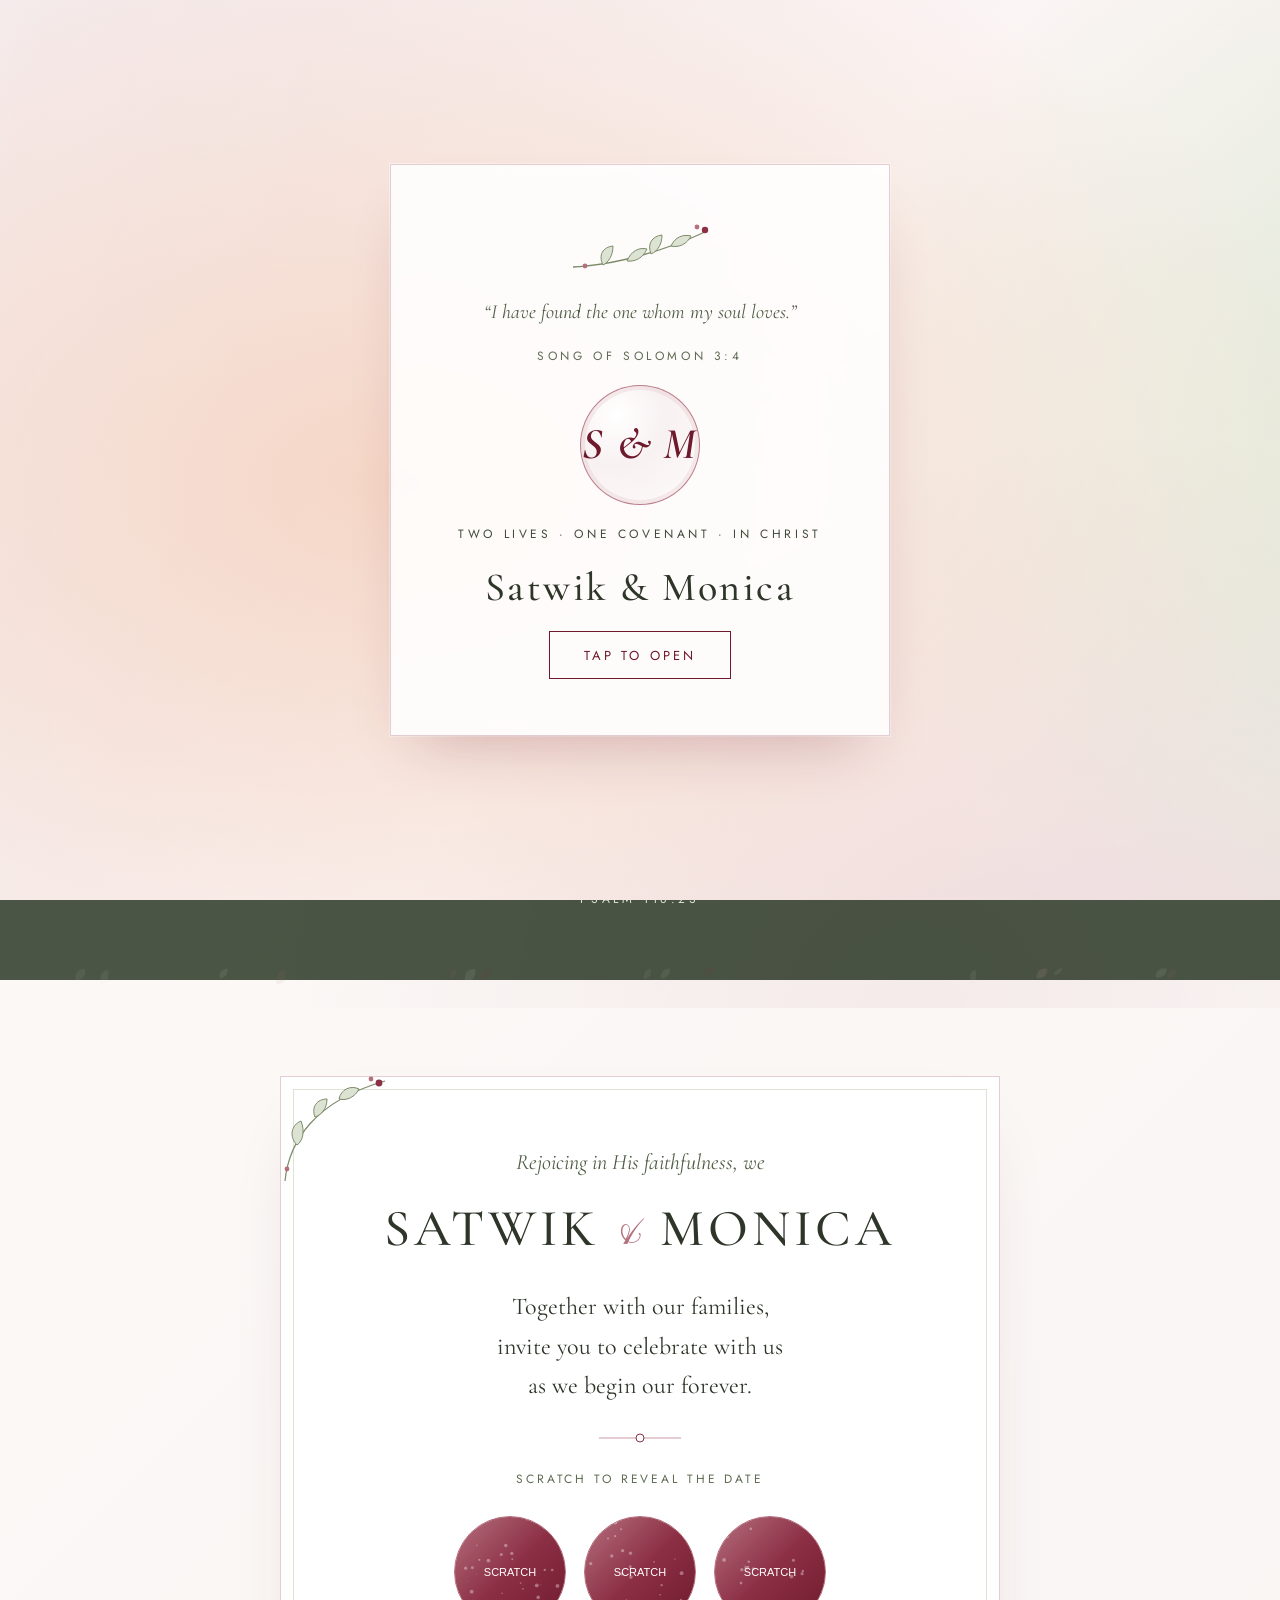
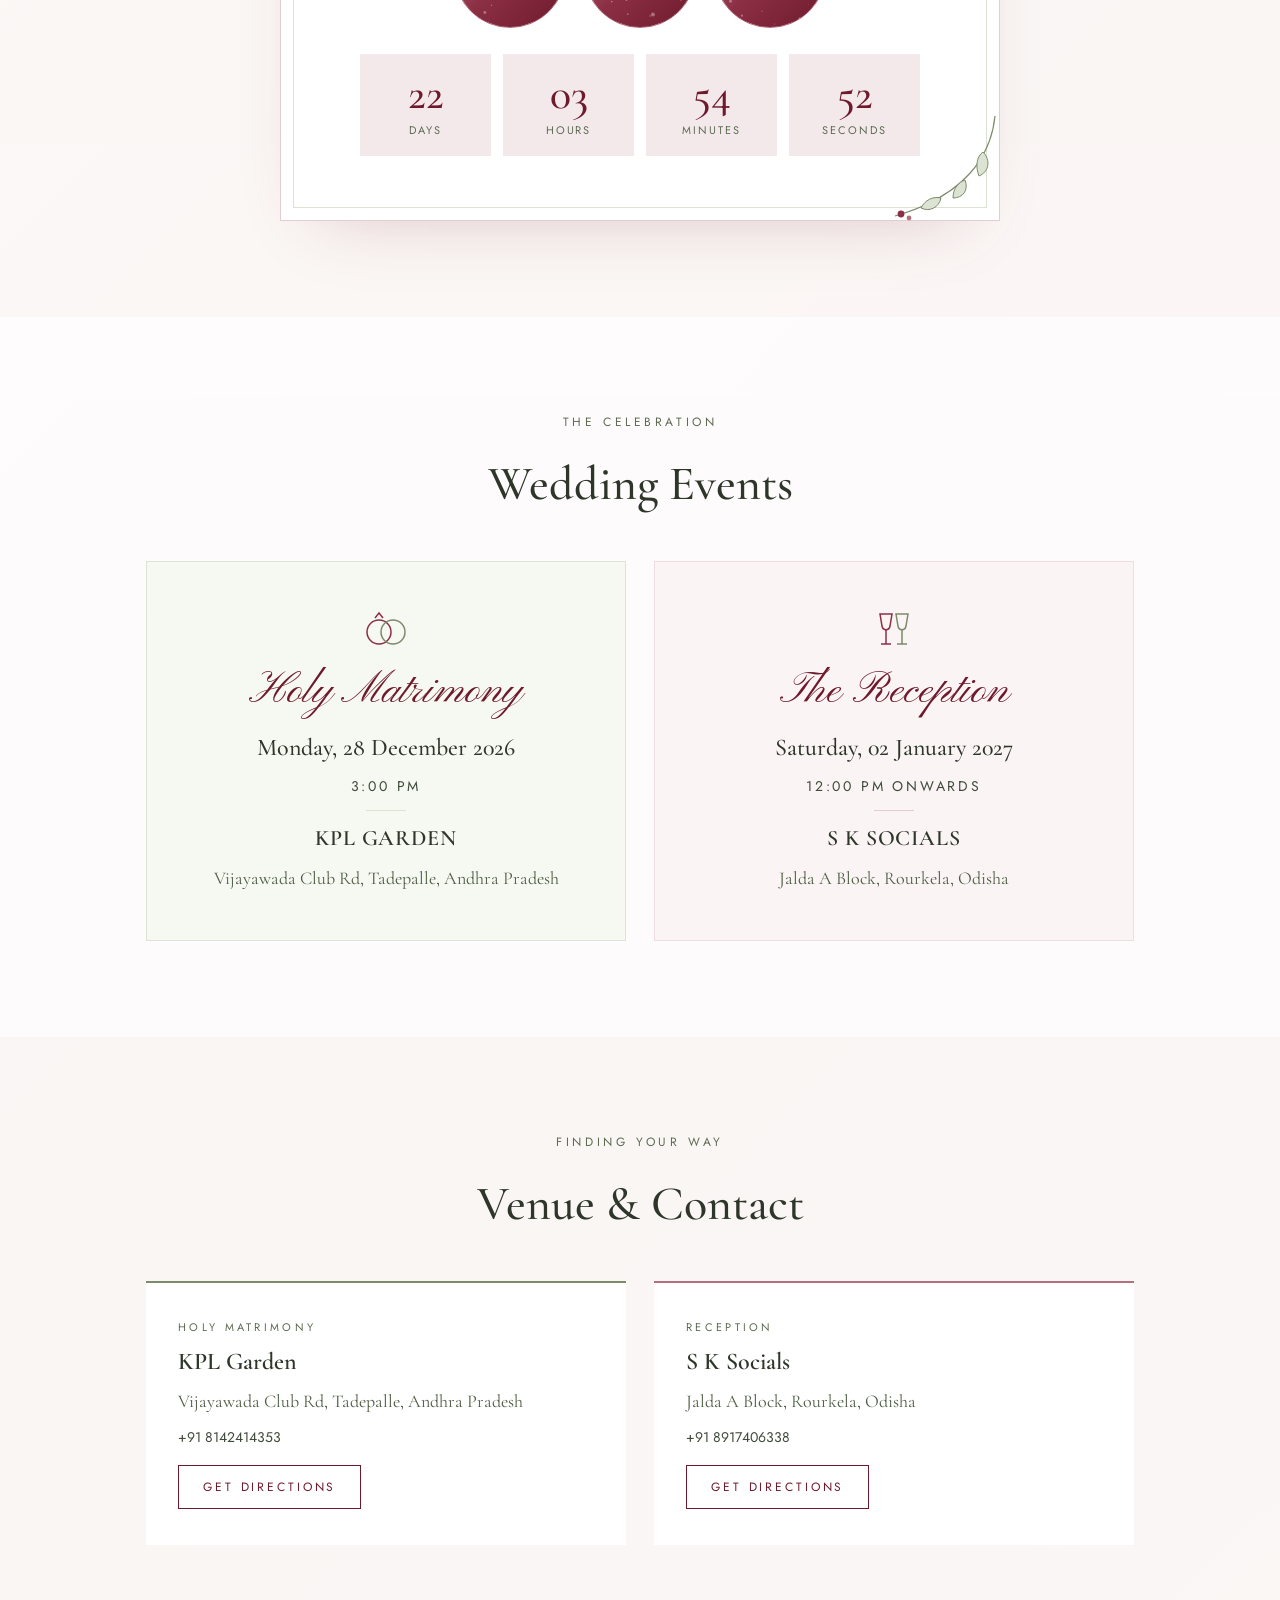
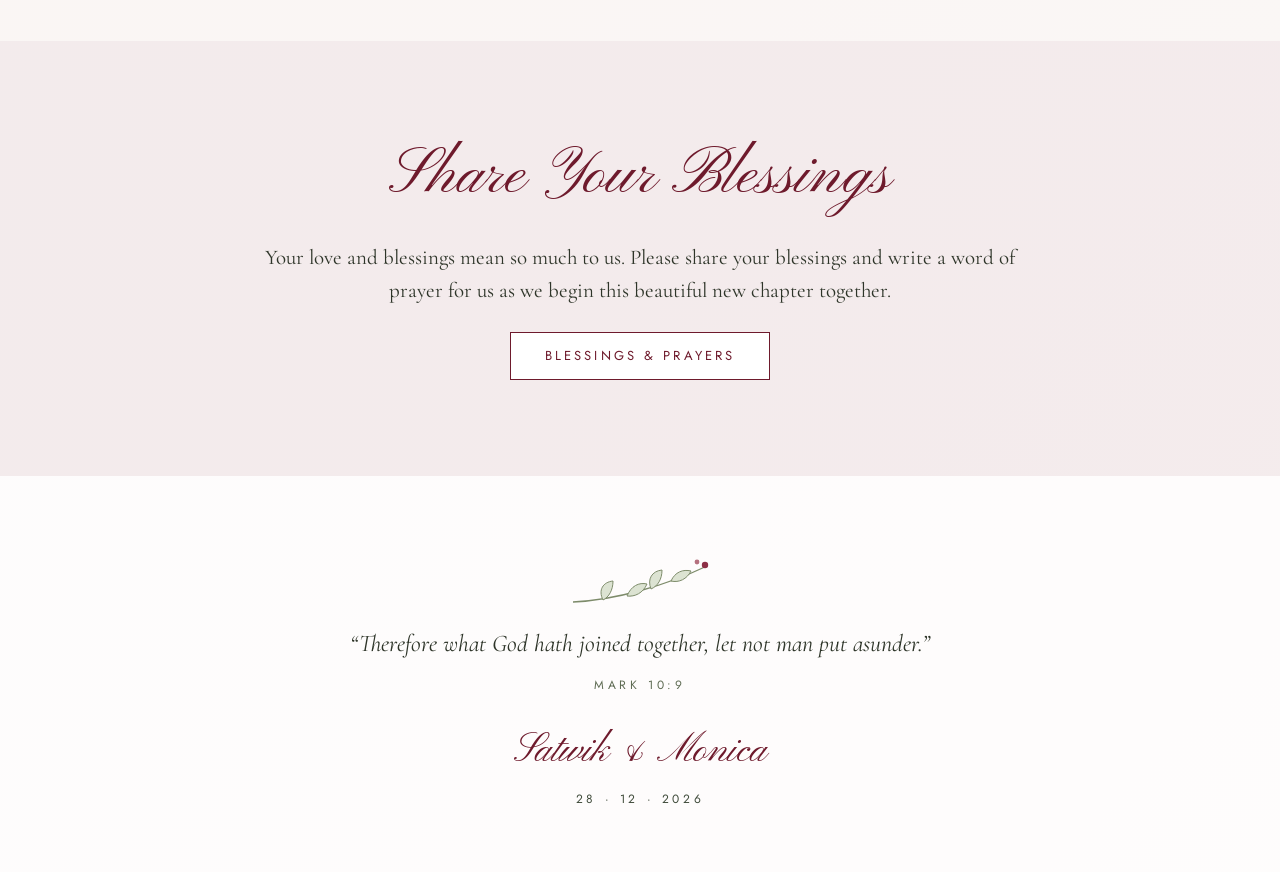
==== index.html @ 72ba2e5b "updated rsvp and animation" ====
<!DOCTYPE html>
<html lang="en">
<head>
<meta charset="UTF-8">
<meta name="viewport" content="width=device-width, initial-scale=1.0">
<meta name="theme-color" content="#6E1A2C">
<meta name="description" content="You are invited to our wedding">
<title>Wedding Invitation</title>
<link rel="preconnect" href="https://fonts.googleapis.com">
<link rel="preconnect" href="https://fonts.gstatic.com" crossorigin>
<link href="https://fonts.googleapis.com/css2?family=Cormorant+Garamond:ital,wght@0,400;0,500;0,600;1,400&family=Pinyon+Script&family=Jost:wght@400;500&display=swap" rel="stylesheet">
<link rel="stylesheet" href="inv.css">
</head>
<body class="locked">

<!--
  =====================================================================
   HOW TO EDIT THIS INVITATION
   You don't need to edit the HTML below.
   Scroll to the bottom of this file and change the values inside
   "WEDDING DETAILS" (names, date, venues, phone numbers, etc.).
   Every place on the page updates automatically.
   Colours are in inv.css, at the top (:root).
  =====================================================================
-->

<!-- ================= COVER (Tap to Open) ================= -->
<div id="cover" role="dialog" aria-label="Wedding invitation cover">
  <div class="cover-card">
    <svg class="float" width="150" height="56" viewBox="0 0 150 56" fill="none" aria-hidden="true"><path d="M8 46 C50 44 100 30 142 10" stroke="#7D8B6A" stroke-width="1.3"/><path d="M38 44 C33 34 38 26 48 25 C48 34 44 41 38 44Z" fill="#DCE3D2" stroke="#7D8B6A"/><path d="M62 40 C66 30 74 26 82 28 C78 37 70 41 62 40Z" fill="#DCE3D2" stroke="#7D8B6A"/><path d="M86 33 C82 23 87 15 97 14 C97 23 93 30 86 33Z" fill="#DCE3D2" stroke="#7D8B6A"/><path d="M106 25 C110 16 118 13 126 15 C122 23 114 27 106 25Z" fill="#DCE3D2" stroke="#7D8B6A"/><circle cx="140" cy="9" r="3.2" fill="#8C2F45"/><circle cx="132" cy="6" r="2.4" fill="#B5707E"/><circle cx="20" cy="45" r="2.4" fill="#B5707E"/></svg>
    <p class="verse">“I have found the one whom my soul loves.”</p>
    <p class="label">Song of Solomon 3:4</p>
    <div class="monogram" data-field="monogram"></div>
    <p class="label" style="color:var(--green-deep)">Two lives · One covenant · In Christ</p>
    <h1><span data-field="groom"></span> &amp; <span data-field="bride"></span></h1>
    <button class="btn" id="openBtn">Tap to Open</button>
  </div>
</div>

<!-- ================= NAVIGATION ================= -->
<nav>
  <a href="#top" class="brand" data-field="monogram"></a>
  <div class="links">
    <a href="#invitation-details">Invitation</a>
    <a href="#events">Events</a>
    <a href="#contact">Venue</a>
    <a href="#rsvp">BLESS US</a>
  </div>
</nav>

<!-- ================= HERO ================= -->
<section id="top">
  <div class="wrap narrow reveal">
    <svg width="220" height="44" viewBox="0 0 220 44" fill="none" aria-hidden="true"><path d="M10 22 H92" stroke="#C9D2BD"/><path d="M128 22 H210" stroke="#C9D2BD"/><path d="M110 8 C102 14 102 30 110 36 C118 30 118 14 110 8Z" fill="#F3E9EB" stroke="#B5707E"/><path d="M96 22 C100 14 106 14 110 22 C106 30 100 30 96 22Z" fill="#DCE3D2" stroke="#7D8B6A"/><path d="M124 22 C120 14 114 14 110 22 C114 30 120 30 124 22Z" fill="#DCE3D2" stroke="#7D8B6A"/></svg>
    <p class="label">Welcome to the wedding of</p>
    <h2 class="hero-name" data-field="groom"></h2>
    <span class="amp">&amp;</span>
    <h2 class="hero-name" data-field="bride"></h2>
    <div class="hero-meta">
      <span data-field="dayName"></span><span class="bar"></span>
      <span data-field="shortDate"></span><span class="bar"></span>
      <span data-field="city"></span>
    </div>
  </div>
</section>

<!-- ================= VERSE ================= -->
<section class="verse-band">
  <div class="wrap narrow reveal">
    <p class="q">“This is the LORD’s doing; it is marvellous in our eyes.”</p>
    <p class="label">Psalm 118:23</p>
  </div>
</section>

<!-- ================= INVITATION DETAILS ================= -->
<section id="invitation-details">
  <div class="inv-card reveal">
    <svg class="corner tl" viewBox="0 0 120 120" fill="none" aria-hidden="true"><path d="M10 110 C14 70 40 30 110 10" stroke="#7D8B6A" stroke-width="1.2"/><path d="M22 74 C14 66 16 54 26 50 C30 60 28 70 22 74Z" fill="#DCE3D2" stroke="#7D8B6A"/><path d="M40 46 C36 36 42 28 52 28 C52 38 46 44 40 46Z" fill="#DCE3D2" stroke="#7D8B6A"/><path d="M64 28 C66 18 76 14 84 18 C80 26 72 30 64 28Z" fill="#DCE3D2" stroke="#7D8B6A"/><circle cx="104" cy="12" r="3.4" fill="#8C2F45"/><circle cx="96" cy="8" r="2.4" fill="#B5707E"/><circle cx="12" cy="98" r="2.4" fill="#B5707E"/></svg>
    <svg class="corner br" viewBox="0 0 120 120" fill="none" aria-hidden="true"><path d="M10 110 C14 70 40 30 110 10" stroke="#7D8B6A" stroke-width="1.2"/><path d="M22 74 C14 66 16 54 26 50 C30 60 28 70 22 74Z" fill="#DCE3D2" stroke="#7D8B6A"/><path d="M40 46 C36 36 42 28 52 28 C52 38 46 44 40 46Z" fill="#DCE3D2" stroke="#7D8B6A"/><path d="M64 28 C66 18 76 14 84 18 C80 26 72 30 64 28Z" fill="#DCE3D2" stroke="#7D8B6A"/><circle cx="104" cy="12" r="3.4" fill="#8C2F45"/><circle cx="96" cy="8" r="2.4" fill="#B5707E"/></svg>

    <p class="lead">Rejoicing in His faithfulness, we</p>
    <h2 class="inv-names"><span data-field="groom"></span><span class="and">&amp;</span><span data-field="bride"></span></h2>
    <p class="inv-text">Together with our families,<br>invite you to celebrate with us<br>as we begin our forever.</p>

    <svg width="90" height="20" viewBox="0 0 90 20" fill="none" aria-hidden="true"><path d="M4 10 H86" stroke="#C99AA5"/><circle cx="45" cy="10" r="4" fill="#FFFFFF" stroke="#8C2F45"/></svg>

    <p class="scratch-hint" id="scratchHint">Scratch to reveal the date</p>
    <div class="scratch-row">
      <div class="scratch"><h3 data-field="scratchDay"></h3><canvas aria-label="Scratch to reveal the day"></canvas></div>
      <div class="scratch"><h3 data-field="scratchMonth"></h3><canvas aria-label="Scratch to reveal the month"></canvas></div>
      <div class="scratch"><h3 data-field="scratchYear"></h3><canvas aria-label="Scratch to reveal the year"></canvas></div>
    </div>

    <div class="countdown" id="countdown" aria-live="polite">
      <div class="cd"><b id="cdD">00</b><small>Days</small></div>
      <div class="cd"><b id="cdH">00</b><small>Hours</small></div>
      <div class="cd"><b id="cdM">00</b><small>Minutes</small></div>
      <div class="cd"><b id="cdS">00</b><small>Seconds</small></div>
    </div>
    <div class="special" id="special">
      <h3>Today is our special day!</h3>
      <p>We can’t wait to celebrate along with you.</p>
    </div>
  </div>
</section>

<!-- ================= EVENTS ================= -->
<section id="events">
  <div class="wrap">
    <p class="label reveal">The celebration</p>
    <h2 class="title reveal">Wedding Events</h2>
    <div class="cards">
      <div class="event green reveal">
        <svg width="56" height="40" viewBox="0 0 56 40" fill="none" aria-hidden="true"><circle cx="21" cy="22" r="12" stroke="#8C2F45" stroke-width="1.5"/><circle cx="35" cy="22" r="12" stroke="#7D8B6A" stroke-width="1.5"/><path d="M17 8 L21 3 L25 8" stroke="#8C2F45" stroke-width="1.5"/></svg>
        <h3>Holy Matrimony</h3>
        <p class="date" data-field="ceremony.date"></p>
        <p class="time" data-field="ceremony.time"></p>
        <span class="line"></span>
        <p class="venue" data-field="ceremony.venue"></p>
        <p class="addr" data-field="ceremony.address"></p>
      </div>
      <div class="event pink reveal">
        <svg width="56" height="40" viewBox="0 0 56 40" fill="none" aria-hidden="true"><path d="M14 4 H26 L24 16 C23 21 17 21 16 16 Z" stroke="#8C2F45" stroke-width="1.5"/><path d="M20 20 V34 M15 34 H25" stroke="#8C2F45" stroke-width="1.5"/><path d="M30 4 H42 L40 16 C39 21 33 21 32 16 Z" stroke="#7D8B6A" stroke-width="1.5"/><path d="M36 20 V34 M31 34 H41" stroke="#7D8B6A" stroke-width="1.5"/></svg>
        <h3>The Reception</h3>
        <p class="date" data-field="reception.date"></p>
        <p class="time" data-field="reception.time"></p>
        <span class="line"></span>
        <p class="venue" data-field="reception.venue"></p>
        <p class="addr" data-field="reception.address"></p>
      </div>
    </div>
  </div>
</section>

<!-- ================= VENUE & CONTACT ================= -->
<section id="contact">
  <div class="wrap">
    <p class="label reveal">Finding your way</p>
    <h2 class="title reveal">Venue &amp; Contact</h2>
    <div class="cards">
      <div class="vcard reveal">
        <p class="label">Holy Matrimony</p>
        <p class="name" data-field="ceremony.venue"></p>
        <p class="addr" data-field="ceremony.address"></p>
        <a class="phone" id="ceremonyPhone" href="#"></a>
        <a class="btn" id="ceremonyMap" href="#" target="_blank" rel="noopener">Get Directions</a>
      </div>
      <div class="vcard rose reveal">
        <p class="label">Reception</p>
        <p class="name" data-field="reception.venue"></p>
        <p class="addr" data-field="reception.address"></p>
        <a class="phone" id="receptionPhone" href="#"></a>
        <a class="btn" id="receptionMap" href="#" target="_blank" rel="noopener">Get Directions</a>
      </div>
    </div>
  </div>
</section>

<!-- ================= RSVP ================= -->
<section id="rsvp">
  <div class="wrap narrow reveal">
    <h2 class="script" style="margin:0;font-size:clamp(48px,6vw,64px)">Share Your Blessings</h2>
    <p>Your love and blessings mean so much to us. Please share your blessings and write a word of prayer for us as we begin this beautiful new chapter together.</p>
    <a class="btn" id="rsvpBtn" href="#" target="_blank" rel="noopener">Blessings &amp; Prayers</a>
  </div>
</section>

<!-- ================= FOOTER ================= -->
<footer>
  <div class="wrap narrow reveal">
    <svg width="150" height="56" viewBox="0 0 150 56" fill="none" aria-hidden="true"><path d="M8 46 C50 44 100 30 142 10" stroke="#7D8B6A" stroke-width="1.3"/><path d="M38 44 C33 34 38 26 48 25 C48 34 44 41 38 44Z" fill="#DCE3D2" stroke="#7D8B6A"/><path d="M62 40 C66 30 74 26 82 28 C78 37 70 41 62 40Z" fill="#DCE3D2" stroke="#7D8B6A"/><path d="M86 33 C82 23 87 15 97 14 C97 23 93 30 86 33Z" fill="#DCE3D2" stroke="#7D8B6A"/><path d="M106 25 C110 16 118 13 126 15 C122 23 114 27 106 25Z" fill="#DCE3D2" stroke="#7D8B6A"/><circle cx="140" cy="9" r="3.2" fill="#8C2F45"/><circle cx="132" cy="6" r="2.4" fill="#B5707E"/></svg>
    <p class="q">“Therefore what God hath joined together, let not man put asunder.”</p>
    <p class="label">Mark 10:9</p>
    <p class="script names"><span data-field="groom"></span> &amp; <span data-field="bride"></span></p>
    <p class="label" style="color:var(--green-deep)" data-field="shortDate"></p>
  </div>
</footer>

<!-- Background music (optional) – plays after "Tap to Open" -->
<audio id="bgMusic" loop preload="metadata"></audio>
<button id="musicBtn" aria-label="Play background music" title="Play background music">
  <svg width="20" height="20" viewBox="0 0 24 24" fill="none" stroke="currentColor" stroke-width="1.6" aria-hidden="true"><path d="M9 18V5l12-2v13"/><circle cx="6" cy="18" r="3"/><circle cx="18" cy="16" r="3"/></svg>
</button>

<script>
/* =====================================================================
   ✏️  WEDDING DETAILS — EDIT ONLY THIS PART
   Keep the quotes " " around every value.
   Use \n inside an address to start a new line.
   ===================================================================== */
const WEDDING = {
  groom:    "Satwik",            // Groom's first name
  bride:    "Monica",            // Bride's first name
  monogram: "S & M",            // Initials shown in the circle and menu
  city:     "Vijayawada",             // Shown under the names at the top

  // Wedding date & time (YYYY-MM-DDTHH:MM:SS) — used for the countdown,
  // the scratch circles and all the dates on the page.
  dateTime: "2026-12-28T15:00:00",
  timeZone: "+05:30",           // India = +05:30

  ceremony: {
    venue:   "KPL Garden",
    address: "Vijayawada Club Rd, Tadepalle, Andhra Pradesh",
    phone:   "+91 8142414353",
    mapLink: "https://maps.app.goo.gl/Qx7F8LjF2C4PEPLE7"                 // Paste a Google Maps link, or leave "" to search by venue name
  },

  reception: {
    date:    "Saturday, 02 January 2027",                // Leave "" if same day as the wedding, or e.g. "Sunday, 20 December 2026"
    time:    "12:00 PM onwards",
    venue:   "S K Socials",
    address: "Jalda A Block, Rourkela, Odisha",
    phone:   "+91 8917406338",
    mapLink: ""
  },

  rsvpBy:       "26 December 2026",
  rsvpWhatsApp: "918895868112", // WhatsApp number with country code, no + or spaces. Leave "" to use email.
  rsvpEmail:    "monica.aind92@gmail.com",

  music: "audio/great-is-thy-faithfulness.mp3" // Relative path; set to "" to disable music
};
/* ======================= END OF EDITABLE PART ======================= */


/* ---------- Build all the text from WEDDING ---------- */
const weddingDate = new Date(WEDDING.dateTime + WEDDING.timeZone);
const local = new Date(WEDDING.dateTime);  // for showing the day/month exactly as typed
const DAYS = ["Sunday","Monday","Tuesday","Wednesday","Thursday","Friday","Saturday"];
const MONTHS = ["January","February","March","April","May","June","July","August","September","October","November","December"];
const pad = n => String(n).padStart(2, "0");

const day = local.getDate(), month = local.getMonth(), year = local.getFullYear();
let h = local.getHours(); const ampm = h >= 12 ? "PM" : "AM"; h = h % 12 || 12;
const fullDate = `${DAYS[local.getDay()]}, ${day} ${MONTHS[month]} ${year}`;

const fields = {
  groom: WEDDING.groom,
  bride: WEDDING.bride,
  monogram: WEDDING.monogram,
  city: WEDDING.city,
  dayName: DAYS[local.getDay()],
  shortDate: `${pad(day)} · ${pad(month + 1)} · ${year}`,
  scratchDay: pad(day),
  scratchMonth: MONTHS[month].slice(0, 3).toUpperCase(),
  scratchYear: year,
  rsvpBy: WEDDING.rsvpBy,
  "ceremony.date": fullDate,
  "ceremony.time": `${h}:${pad(local.getMinutes())} ${ampm}`,
  "ceremony.venue": WEDDING.ceremony.venue,
  "ceremony.address": WEDDING.ceremony.address,
  "reception.date": WEDDING.reception.date || fullDate,
  "reception.time": WEDDING.reception.time,
  "reception.venue": WEDDING.reception.venue,
  "reception.address": WEDDING.reception.address
};
document.querySelectorAll("[data-field]").forEach(el => {
  const v = fields[el.dataset.field];
  if (v !== undefined) el.textContent = v;
});
document.title = `${WEDDING.groom} & ${WEDDING.bride} | Wedding Invitation`;

/* Phone + map links */
function setupVenue(key) {
  const v = WEDDING[key];
  const phone = document.getElementById(key + "Phone");
  phone.textContent = v.phone;
  phone.href = "tel:" + v.phone.replace(/[^\d+]/g, "");
  if (!v.phone) phone.style.display = "none";
  document.getElementById(key + "Map").href = v.mapLink ||
    "https://www.google.com/maps/search/?api=1&query=" + encodeURIComponent(v.venue + ", " + v.address.replace(/\n/g, ", "));
}
setupVenue("ceremony");
setupVenue("reception");

/* RSVP button: WhatsApp if a number is given, otherwise email */
const rsvpMsg = `Wishing you both a lifetime of love and happiness! My prayers and blessings are with you as you begin this beautiful new chapter together.`;
document.getElementById("rsvpBtn").href = WEDDING.rsvpWhatsApp
  ? `https://wa.me/${WEDDING.rsvpWhatsApp}?text=${encodeURIComponent(rsvpMsg)}`
  : `mailto:${WEDDING.rsvpEmail}?subject=${encodeURIComponent("RSVP - Wedding")}&body=${encodeURIComponent(rsvpMsg)}`;


/* ---------- Tap to open + music ---------- */
const cover = document.getElementById("cover");
const music = document.getElementById("bgMusic");
const musicBtn = document.getElementById("musicBtn");
if (WEDDING.music) {
  music.src = WEDDING.music;
  musicBtn.classList.add("show", "paused");
}

function syncMusicButton() {
  const playing = !music.paused;
  musicBtn.classList.toggle("paused", !playing);
  musicBtn.setAttribute("aria-label", playing ? "Pause background music" : "Play background music");
  musicBtn.title = playing ? "Pause background music" : "Play background music";
}

document.getElementById("openBtn").addEventListener("click", () => {
  cover.classList.add("hide");
  document.body.classList.remove("locked");
  document.body.classList.add("invitation-open");
  spawnPetals(28);
  if (WEDDING.music) {
    music.play().then(syncMusicButton).catch(error => {
      syncMusicButton();
      console.error("Background music could not start:", error);
    });
  }
});
musicBtn.addEventListener("click", () => {
  if (music.paused) {
    music.play().then(syncMusicButton).catch(error => {
      syncMusicButton();
      console.error("Background music could not start:", error);
    });
  } else {
    music.pause();
    syncMusicButton();
  }
});


/* ---------- Fade sections in on scroll ---------- */
const io = new IntersectionObserver(entries => {
  entries.forEach(e => { if (e.isIntersecting) { e.target.classList.add("in"); io.unobserve(e.target); } });
}, { threshold: 0.15 });
document.querySelectorAll(".reveal").forEach(el => io.observe(el));

/* ---------- Gentle floating petals on page load ---------- */
function spawnPetals(count = 12) {
  const colors = ["#B5707E", "#E3CDD2", "#DCE3D2", "#8C2F45", "#FFFFFF"];
  for (let i = 0; i < count; i++) {
    const p = document.createElement("span");
    p.className = "petal";
    p.style.left = Math.random() * 100 + "vw";
    p.style.width = (8 + Math.random() * 10) + "px";
    p.style.height = (10 + Math.random() * 12) + "px";
    p.style.background = colors[i % colors.length];
    p.style.setProperty("--dx", (Math.random() * 220 - 110) + "px");
    p.style.animationDuration = (5 + Math.random() * 6) + "s";
    p.style.animationDelay = (Math.random() * 1.4) + "s";
    document.body.appendChild(p);
    setTimeout(() => p.remove(), 12000);
  }
}
setTimeout(() => spawnPetals(18), 600);
setInterval(() => spawnPetals(10), 7000);

/* ---------- Scratch to reveal the date ---------- */
let revealed = 0;
const scratches = document.querySelectorAll(".scratch canvas");
scratches.forEach(canvas => {
  const ctx = canvas.getContext("2d");
  const dpr = window.devicePixelRatio || 1;
  let drawing = false, finished = false;

  function paint() {
    const r = canvas.getBoundingClientRect();
    canvas.width = r.width * dpr; canvas.height = r.height * dpr;
    ctx.setTransform(dpr, 0, 0, dpr, 0, 0);
    const g = ctx.createLinearGradient(0, 0, r.width, r.height);
    g.addColorStop(0, "#B5707E"); g.addColorStop(.5, "#8C2F45"); g.addColorStop(1, "#6E1A2C");
    ctx.fillStyle = g; ctx.fillRect(0, 0, r.width, r.height);
    ctx.fillStyle = "rgba(255,255,255,.35)";
    for (let i = 0; i < 26; i++) { ctx.beginPath(); ctx.arc(Math.random() * r.width, Math.random() * r.height, Math.random() * 1.6 + .4, 0, Math.PI * 2); ctx.fill(); }
    ctx.fillStyle = "#FFFFFF"; ctx.font = "500 11px Jost, sans-serif"; ctx.textAlign = "center";
    ctx.fillText("SCRATCH", r.width / 2, r.height / 2 + 4);
  }
  paint();

  function scratch(e) {
    if (!drawing || finished) return;
    const r = canvas.getBoundingClientRect();
    ctx.globalCompositeOperation = "destination-out";
    ctx.beginPath(); ctx.arc(e.clientX - r.left, e.clientY - r.top, 16, 0, Math.PI * 2); ctx.fill();
    check();
  }
  function check() {
    const data = ctx.getImageData(0, 0, canvas.width, canvas.height).data;
    let clear = 0;
    for (let i = 3; i < data.length; i += 32) if (data[i] === 0) clear++;
    if (clear / (data.length / 32) > 0.5) {
      finished = true; canvas.classList.add("done"); revealed++;
      if (revealed === scratches.length) { document.getElementById("scratchHint").style.opacity = 0; petals(); }
    }
  }
  canvas.addEventListener("pointerdown", e => { drawing = true; canvas.setPointerCapture(e.pointerId); scratch(e); });
  canvas.addEventListener("pointermove", scratch);
  ["pointerup", "pointercancel", "pointerleave"].forEach(t => canvas.addEventListener(t, () => drawing = false));
  canvas.tabIndex = 0;  // keyboard: press Enter to reveal
  canvas.addEventListener("keydown", e => {
    if (e.key === "Enter" || e.key === " ") { e.preventDefault(); ctx.clearRect(0, 0, canvas.width, canvas.height); check(); }
  });
});

/* Falling petals after all three circles are revealed */
function petals() {
  const colors = ["#B5707E", "#E3CDD2", "#DCE3D2", "#8C2F45", "#FFFFFF"];
  for (let i = 0; i < 40; i++) {
    const p = document.createElement("span");
    p.className = "petal";
    p.style.left = Math.random() * 100 + "vw";
    p.style.background = colors[i % colors.length];
    p.style.setProperty("--dx", (Math.random() * 160 - 80) + "px");
    p.style.animationDuration = (3 + Math.random() * 3) + "s";
    p.style.animationDelay = (Math.random() * 1.2) + "s";
    document.body.appendChild(p);
    setTimeout(() => p.remove(), 7500);
  }
}


/* ---------- Countdown ---------- */
function tick() {
  const diff = weddingDate - new Date();
  if (diff <= 0) {
    document.getElementById("countdown").style.display = "none";
    document.getElementById("special").classList.add("show");
    return clearInterval(timer);
  }
  document.getElementById("cdD").textContent = pad(Math.floor(diff / 864e5));
  document.getElementById("cdH").textContent = pad(Math.floor(diff / 36e5) % 24);
  document.getElementById("cdM").textContent = pad(Math.floor(diff / 6e4) % 60);
  document.getElementById("cdS").textContent = pad(Math.floor(diff / 1e3) % 60);
}
const timer = setInterval(tick, 1000);
tick();
</script>
</body>
</html>
---- inv.css ----
/* =========================================================
   WEDDING INVITATION – STYLES (inv.css)
   To change colours, edit only the values in :root below.
   ========================================================= */

:root{
  /* --- Burgundy family (main theme colour, used sparingly) --- */
  --burgundy:#6E1A2C;
  --burgundy-mid:#8C2F45;
  --rose:#B5707E;
  --blush:#F3E9EB;
  --blush-line:#E3CDD2;

  /* --- Whites --- */
  --white:#FFFFFF;
  --ivory:#FBF8F6;

  /* --- Greens --- */
  --sage:#7D8B6A;
  --sage-light:#DCE3D2;
  --sage-pale:#F6F8F2;
  --green-deep:#3F4B3A;

  /* --- Text --- */
  --text:#2E3529;
  --text-soft:#4F5D45;
  --label:#5E6B53;

  /* --- Fonts --- */
  --serif:'Cormorant Garamond', Georgia, serif;
  --script:'Pinyon Script', cursive;
  --sans:'Jost', system-ui, sans-serif;
  --monogram:'Cormorant Garamond', Georgia, serif;
}

/* ---------- Base ---------- */
*{box-sizing:border-box}
html{scroll-behavior:smooth}
body{margin:0;background:linear-gradient(135deg,#fffdfb 0%,#f9f1f3 18%,#fbf8f6 42%,#f3ebef 72%,#f8f4f1 100%);background-size:300% 300%;color:var(--text);font-family:var(--serif);-webkit-font-smoothing:antialiased;animation:backgroundShift 12s ease-in-out infinite alternate}
body::before{content:"";position:fixed;inset:-12%;pointer-events:none;z-index:0;background:
  radial-gradient(ellipse at 18% 24%, rgba(244,208,188,.72), transparent 34%),
  radial-gradient(ellipse at 82% 18%, rgba(190,211,177,.72), transparent 36%),
  radial-gradient(ellipse at 48% 72%, rgba(181,112,126,.34), transparent 38%);
  background-size:140% 140%;animation:ambientDrift 16s ease-in-out infinite alternate}
body::after{content:"";position:fixed;inset:-20%;pointer-events:none;z-index:0;background:
  radial-gradient(ellipse at 25% 42%,rgba(255,255,255,.72),transparent 25%),
  radial-gradient(ellipse at 76% 58%,rgba(243,233,235,.82),transparent 29%),
  radial-gradient(ellipse at 55% 12%,rgba(244,208,188,.48),transparent 24%);
  filter:blur(20px);animation:wallpaperDrift 20s ease-in-out infinite alternate}
body > *{position:relative;z-index:1}
body.locked{overflow:hidden}
a{color:var(--burgundy)}
img,svg{display:block}
@keyframes backgroundShift{0%{background-position:0% 50%}100%{background-position:100% 50%}}
@keyframes ambientDrift{0%{transform:scale(1) translate3d(-1%,0,0);background-position:0% 20%;opacity:.65}100%{transform:scale(1.12) translate3d(1%,-1%,0);background-position:100% 80%;opacity:1}}
@keyframes wallpaperDrift{0%{transform:translate3d(-2%,1%,0) rotate(-5deg) scale(.95)}100%{transform:translate3d(2%,-1%,0) rotate(5deg) scale(1.08)}}

.label{font-family:var(--sans);font-size:12px;letter-spacing:.3em;text-transform:uppercase;color:var(--label);margin:0}
.script{font-family:var(--script);font-weight:400;color:var(--burgundy)}
.btn{display:inline-flex;align-items:center;justify-content:center;min-height:48px;padding:0 34px;background:transparent;border:1px solid var(--burgundy);color:var(--burgundy);font-family:var(--sans);font-size:13px;letter-spacing:.24em;text-transform:uppercase;text-decoration:none;cursor:pointer;transition:background .3s,color .3s,transform .3s ease,box-shadow .3s ease}
.btn:hover,.btn:focus-visible{background:var(--burgundy);color:var(--white);transform:translateY(-1px);box-shadow:0 8px 18px -10px rgba(110,26,44,.5)}
section{padding:96px 16px;display:flex;justify-content:center}
.wrap{width:100%;max-width:1040px;display:flex;flex-direction:column;align-items:center;gap:24px;text-align:center}
.narrow{max-width:760px}
h2.title{margin:0;font-weight:500;font-size:clamp(36px,4.4vw,48px);color:var(--text)}

/* Fade-up when scrolled into view */
.reveal{opacity:0;transform:translateY(22px)}
.reveal.in{opacity:1;transform:none;animation:sectionReveal .9s ease both}
@keyframes sectionReveal{0%{opacity:0;transform:translateY(22px)}100%{opacity:1;transform:none}}

/* ---------- Cover (Tap to Open) ---------- */
#cover{position:fixed;inset:0;z-index:50;background:linear-gradient(125deg,#f3e9eb 0%,#fffaf7 32%,#e5ecdf 62%,#f5d9cc 100%);background-size:300% 300%;display:flex;align-items:center;justify-content:center;padding:24px 16px;overflow:hidden;transition:opacity 1.1s ease,visibility 1.1s,transform 1.1s cubic-bezier(.2,.75,.2,1),filter 1.1s ease;animation:backgroundShift 12s ease-in-out infinite alternate}
#cover::before{content:"";position:absolute;inset:-25%;background:
  radial-gradient(ellipse at 25% 35%,rgba(244,208,188,.8),transparent 32%),
  radial-gradient(ellipse at 75% 32%,rgba(190,211,177,.75),transparent 34%),
  radial-gradient(ellipse at 50% 70%,rgba(181,112,126,.32),transparent 38%),
  radial-gradient(ellipse at 50% 45%,rgba(255,255,255,.5),transparent 60%);
  background-size:150% 150%;animation:coverLight 9s ease-in-out infinite alternate;pointer-events:none}
#cover::after{content:"";position:absolute;inset:-40%;pointer-events:none;background:linear-gradient(115deg,transparent 35%,rgba(255,255,255,.38) 48%,rgba(255,255,255,.08) 53%,transparent 65%);transform:translateX(-35%) rotate(-8deg);animation:lightSweep 12s ease-in-out infinite}
#cover.hide{opacity:0;visibility:hidden;transform:scale(1.08);filter:blur(8px)}
.cover-card{position:relative;z-index:1;width:100%;max-width:500px;background:rgba(255,255,255,.88);border:1px solid var(--blush-line);padding:56px 32px;display:flex;flex-direction:column;align-items:center;gap:20px;text-align:center;box-shadow:0 30px 60px -30px rgba(110,26,44,.3),0 0 0 1px rgba(255,255,255,.4);backdrop-filter:blur(4px);animation:rise 1.5s cubic-bezier(.2,.8,.2,1) both,cardFloat 9s ease-in-out infinite 1.5s}
.cover-card .verse{margin:0;font-style:italic;font-size:20px;line-height:1.5;color:var(--text-soft)}
.monogram{width:120px;height:120px;border-radius:50%;border:1px solid rgba(181,112,126,.9);background:radial-gradient(circle at 30% 25%, rgba(255,255,255,.9), rgba(243,233,235,.6) 42%, rgba(255,255,255,.3) 100%);display:flex;align-items:center;justify-content:center;font-family:var(--monogram);font-size:44px;line-height:.9;font-style:italic;font-weight:600;letter-spacing:.04em;text-transform:uppercase;color:var(--burgundy);box-shadow:inset 0 0 0 4px rgba(181,112,126,.12),0 0 0 rgba(181,112,126,0);animation:monogramPulse 3.5s ease-in-out infinite}
.cover-card h1{margin:0;font-weight:500;font-size:clamp(30px,6vw,40px);letter-spacing:.06em;animation:fadeUp 1.2s ease both}
.float{animation:float 4s ease-in-out infinite}
@keyframes rise{0%{opacity:0;transform:translateY(34px) scale(.9);filter:blur(6px)}70%{opacity:1;filter:blur(0)}100%{transform:none}}
@keyframes float{0%,100%{transform:translateY(0)}50%{transform:translateY(-6px)}}
@keyframes cardFloat{0%,100%{transform:translateY(0)}50%{transform:translateY(-8px)}}
@keyframes coverLight{0%{transform:translate3d(-6%,3%,0) scale(.88);opacity:.72}100%{transform:translate3d(6%,-3%,0) scale(1.12);opacity:1}}
@keyframes lightSweep{0%,15%{transform:translateX(-45%) rotate(-8deg);opacity:0}35%{opacity:.8}70%,100%{transform:translateX(45%) rotate(-8deg);opacity:0}}
@keyframes monogramPulse{0%,100%{transform:scale(1);box-shadow:inset 0 0 0 4px rgba(181,112,126,.12),0 0 0 rgba(181,112,126,0)}50%{transform:scale(1.05);box-shadow:inset 0 0 0 4px rgba(181,112,126,.18),0 0 20px rgba(181,112,126,.15)}}
@keyframes fadeUp{0%{opacity:0;transform:translateY(12px)}100%{opacity:1;transform:translateY(0)}}

/* ---------- Navigation ---------- */
nav{position:sticky;top:0;z-index:20;background:rgba(255,255,255,.94);backdrop-filter:blur(6px);border-bottom:1px solid #EFE3E5;padding:12px 24px;display:flex;flex-wrap:wrap;align-items:center;justify-content:space-between;gap:10px}
nav .brand{font-family:var(--monogram);font-size:28px;line-height:1;font-style:italic;font-weight:600;letter-spacing:.16em;text-transform:uppercase;color:var(--burgundy);text-decoration:none;display:inline-flex;align-items:center;justify-content:center;min-width:86px;transition:transform .3s ease,color .3s ease}
nav .brand:hover{transform:scale(1.04);color:var(--burgundy-mid)}
nav .links{display:flex;flex-wrap:wrap;gap:22px}
nav .links a{font-family:var(--sans);font-size:12px;letter-spacing:.2em;text-transform:uppercase;color:var(--green-deep);text-decoration:none;padding:8px 0}
nav .links a:hover{color:var(--burgundy)}

/* ---------- Hero ---------- */
#top{background:rgba(255,255,255,.72);padding:100px 16px 110px}
.hero-name{margin:0;font-family:var(--script);font-weight:400;font-size:clamp(56px,10vw,104px);line-height:1.05;color:var(--burgundy);animation:fadeUp .9s ease both}
.amp{font-style:italic;font-size:30px;color:var(--sage);animation:fadeUp 1.1s ease both}
.hero-meta{margin-top:12px;display:flex;flex-wrap:wrap;align-items:center;justify-content:center;gap:20px;font-family:var(--sans);font-size:14px;letter-spacing:.28em;text-transform:uppercase;color:var(--green-deep);animation:fadeUp 1.3s ease both}
.hero-meta .bar{width:1px;height:28px;background:var(--sage-light)}

/* ---------- Verse band ---------- */
.verse-band{background:rgba(63,75,58,.94);padding:72px 16px}
.verse-band p.q{margin:0;font-style:italic;font-size:clamp(24px,3.4vw,34px);line-height:1.4;color:var(--white)}
.verse-band .label{color:var(--sage-light)}

/* ---------- Invitation details ---------- */
#invitation-details{background:rgba(251,248,246,.72);position:relative;overflow:hidden}
.inv-card{position:relative;width:100%;max-width:720px;background:var(--white);border:1px solid var(--blush-line);padding:72px 32px 64px;display:flex;flex-direction:column;align-items:center;gap:22px;text-align:center;box-shadow:0 30px 70px -40px rgba(110,26,44,.25)}
.inv-card::before{content:"";position:absolute;inset:12px;border:1px solid var(--sage-light);pointer-events:none}
.corner{position:absolute;width:120px;height:120px;pointer-events:none}
.corner.tl{top:-6px;left:-6px}
.corner.br{bottom:-6px;right:-6px;transform:rotate(180deg)}
.inv-card .lead{margin:0;font-style:italic;font-size:22px;color:var(--text-soft)}
.inv-names{margin:0;font-weight:500;font-size:clamp(34px,6vw,52px);letter-spacing:.08em;text-transform:uppercase;color:var(--text)}
.inv-names .and{font-family:var(--script);font-weight:400;letter-spacing:0;text-transform:none;color:var(--rose);padding:0 10px}
.inv-text{margin:0;font-size:clamp(20px,2.4vw,24px);line-height:1.65;color:var(--text)}

/* Scratch-to-reveal circles */
.scratch-row{display:flex;flex-wrap:wrap;justify-content:center;gap:18px;margin-top:6px}
.scratch{position:relative;width:112px;height:112px;border-radius:50%;background:var(--white);border:1px solid var(--rose);display:flex;align-items:center;justify-content:center;touch-action:none;user-select:none}
.scratch h3{margin:0;font-size:38px;font-weight:600;letter-spacing:.06em;color:var(--burgundy)}
.scratch canvas{position:absolute;inset:0;width:100%;height:100%;border-radius:50%;cursor:grab;transition:opacity .7s ease}
.scratch canvas.done{opacity:0;pointer-events:none}
.scratch-hint{margin:0;font-family:var(--sans);font-size:12px;letter-spacing:.24em;text-transform:uppercase;color:var(--label);transition:opacity .5s}

/* Countdown */
.countdown{width:100%;max-width:560px;display:grid;grid-template-columns:repeat(4,minmax(0,1fr));gap:12px;margin-top:4px}
.cd{background:var(--blush);padding:18px 4px;display:flex;flex-direction:column;gap:6px}
.cd b{font-size:clamp(30px,5vw,44px);font-weight:500;line-height:1;color:var(--burgundy)}
.cd small{font-family:var(--sans);font-size:11px;letter-spacing:.18em;text-transform:uppercase;color:var(--label)}
.special{display:none;flex-direction:column;gap:6px}
.special.show{display:flex}
.special h3{margin:0;font-family:var(--script);font-weight:400;font-size:44px;color:var(--burgundy)}
.special p{margin:0;font-size:20px;color:var(--text-soft)}

/* Falling petals */
.petal{position:fixed;top:-24px;width:12px;height:14px;border-radius:12px 0 12px 0;pointer-events:none;z-index:60;opacity:.85;filter:drop-shadow(0 4px 8px rgba(110,26,44,.12));animation:fall 7s linear forwards}
@keyframes fall{0%{transform:translate3d(0,0,0) rotate(0deg) scale(1);opacity:0}10%{opacity:1}100%{transform:translate3d(var(--dx),110vh,0) rotate(720deg) scale(.65);opacity:.08}}

/* ---------- Events ---------- */
#events{background:rgba(255,255,255,.72)}
.cards{width:100%;display:flex;flex-wrap:wrap;gap:28px;justify-content:center;margin-top:24px}
.event{flex:1 1 320px;max-width:480px;padding:48px 32px;display:flex;flex-direction:column;align-items:center;gap:14px;text-align:center;border:1px solid}
.event.green{background:var(--sage-pale);border-color:var(--sage-light)}
.event.pink{background:#FBF4F5;border-color:#EFDDE1}
.event h3{margin:0;font-family:var(--script);font-weight:400;font-size:44px;color:var(--burgundy)}
.event{transition:transform .35s ease,box-shadow .35s ease}
.event:hover{transform:translateY(-4px);box-shadow:0 18px 28px -18px rgba(110,26,44,.22)}
.event .date{margin:0;font-size:24px;font-weight:500}
.event .time{margin:0;font-family:var(--sans);font-size:14px;letter-spacing:.2em;text-transform:uppercase;color:var(--green-deep)}
.event .line{width:40px;height:1px;background:var(--sage-light)}
.event.pink .line{background:var(--blush-line)}
.event .venue{margin:0;font-size:22px;font-weight:600;letter-spacing:.04em;text-transform:uppercase}
.addr{margin:0;font-size:18px;line-height:1.5;color:var(--text-soft);white-space:pre-line}

/* ---------- Venue & contact ---------- */
#contact{background:rgba(251,248,246,.72)}
.vcard{flex:1 1 320px;max-width:480px;background:var(--white);padding:36px 32px;display:flex;flex-direction:column;gap:12px;text-align:left;border-top:2px solid var(--sage)}
.vcard.rose{border-top-color:var(--rose)}
.vcard .label{font-size:11px}
.vcard .name{margin:0;font-size:24px;font-weight:600}
.vcard .phone{font-family:var(--sans);font-size:14px;color:var(--green-deep);text-decoration:none}
.vcard .btn{align-self:flex-start;margin-top:6px;min-height:44px;padding:0 24px;font-size:12px}

/* ---------- RSVP ---------- */
#rsvp{background:rgba(243,233,235,.78)}
#rsvp p{margin:0;font-size:21px;line-height:1.6}
#rsvp .btn{background:var(--white)}

/* ---------- Footer ---------- */
footer{background:rgba(255,255,255,.76);padding:80px 16px 64px;display:flex;justify-content:center}
footer .wrap{gap:14px}
footer .q{margin:0;font-style:italic;font-size:24px;line-height:1.5}
footer .names{margin:18px 0 0;font-size:40px}

/* ---------- Music button ---------- */
#musicBtn{position:fixed;right:18px;bottom:18px;z-index:30;width:48px;height:48px;border-radius:50%;border:1px solid var(--burgundy);background:var(--white);color:var(--burgundy);display:none;align-items:center;justify-content:center;cursor:pointer;box-shadow:0 8px 20px -10px rgba(110,26,44,.4)}
#musicBtn.show{display:flex}
#musicBtn.paused{opacity:.55}

/* ---------- Phones ---------- */
@media (max-width:520px){
  section{padding:72px 16px}
  .inv-card{padding:60px 20px 52px}
  .scratch{width:92px;height:92px}
  .scratch h3{font-size:30px}
  .corner{width:84px;height:84px}
  nav{justify-content:center}
}

/* Respect users who prefer less motion */
@media (prefers-reduced-motion:reduce){
  *{animation:none!important;transition:none!important}
  .reveal{opacity:1;transform:none}
}
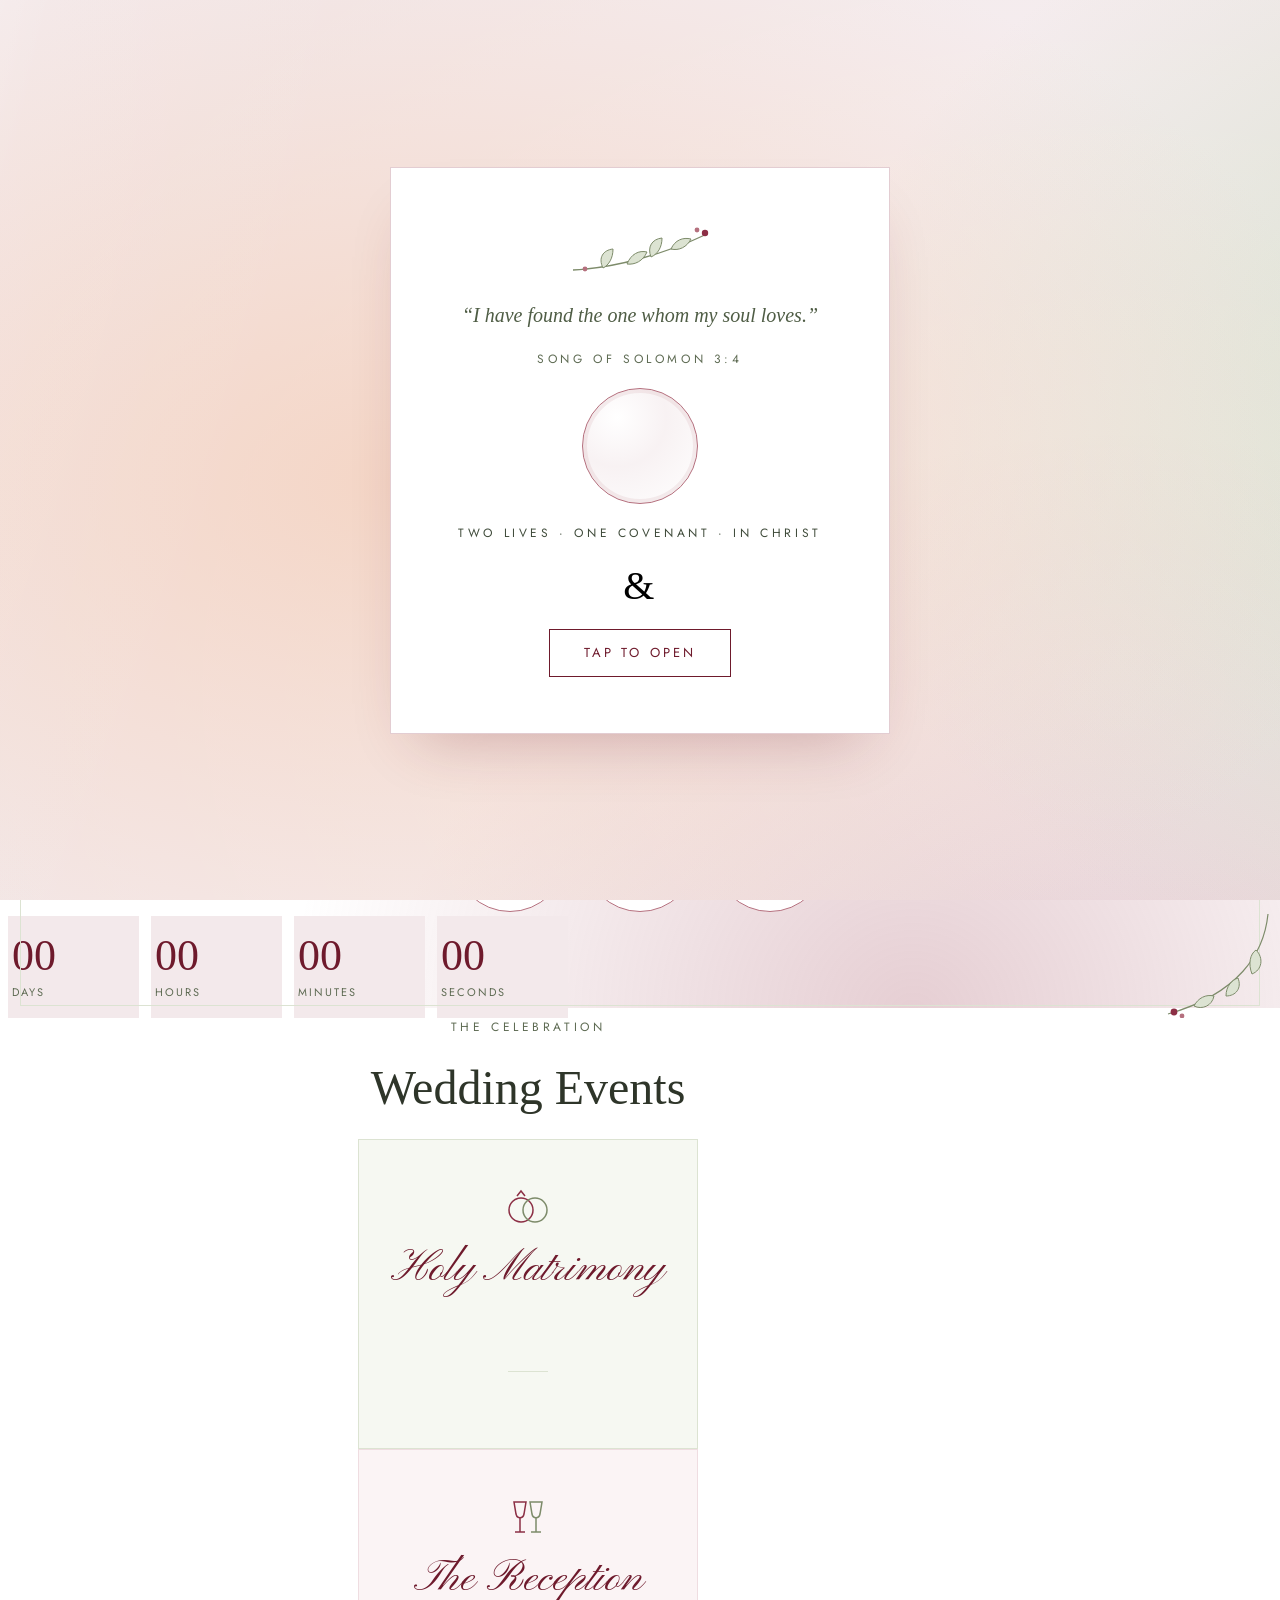
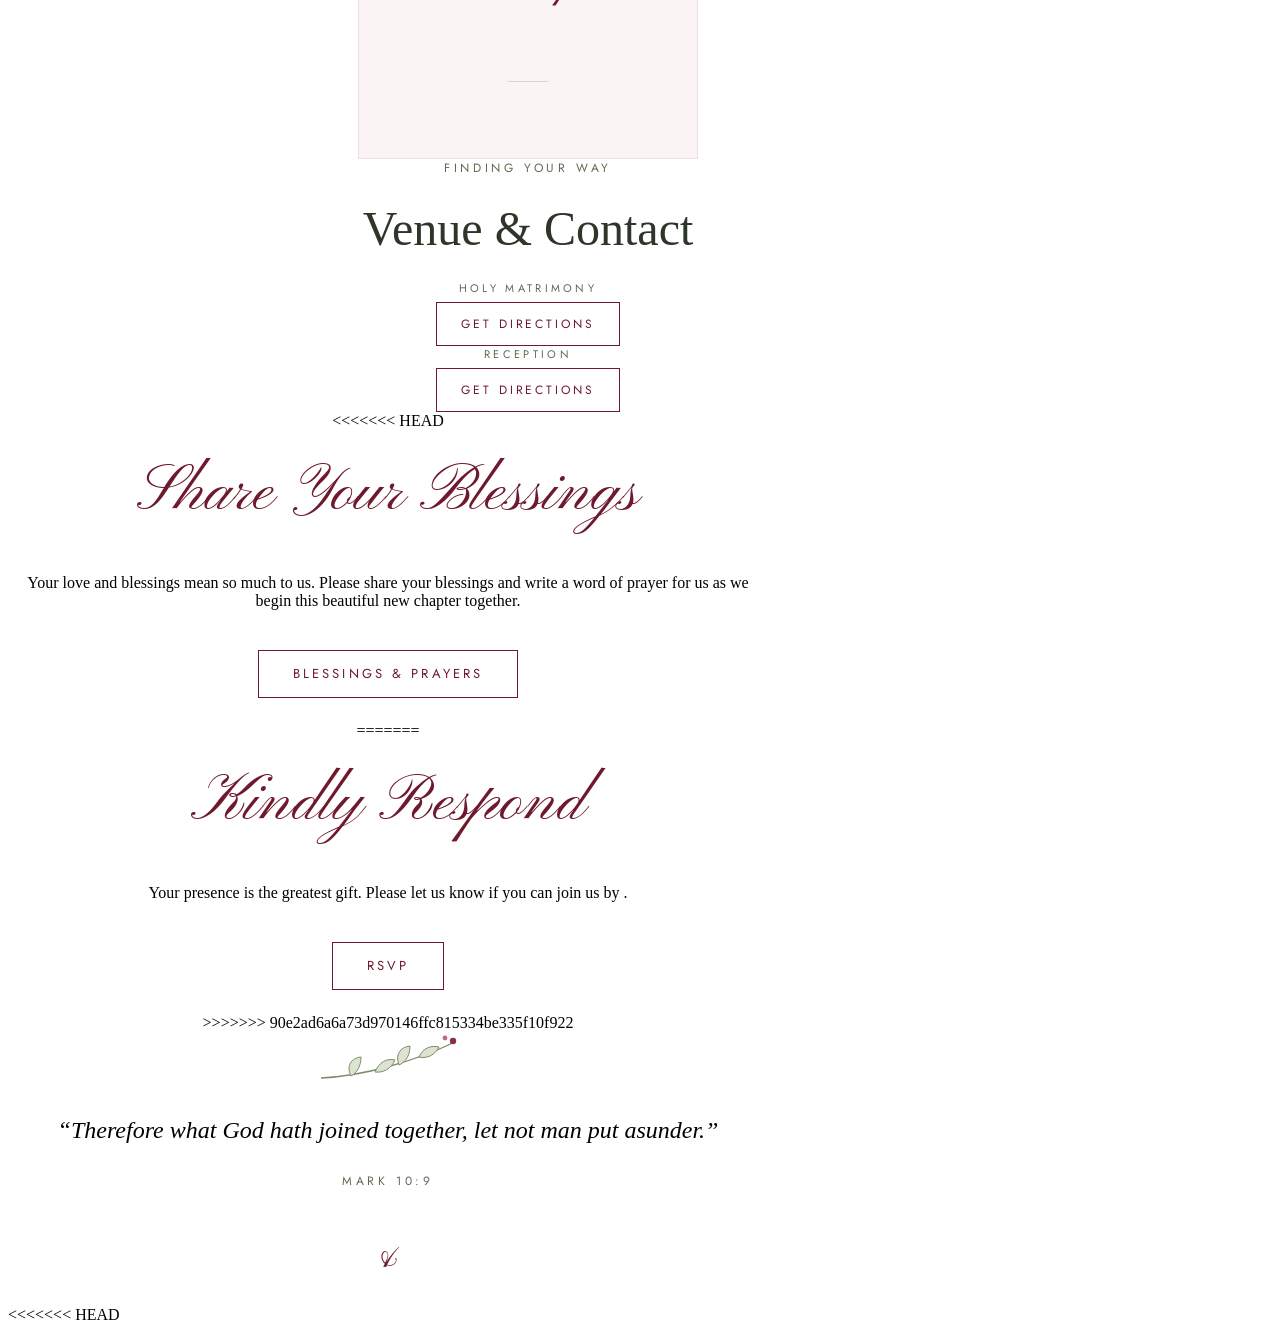
==== commit 23868026: "Merge remote and local changes" ====
--- a/index.html
+++ b/index.html
@@ -44,7 +44,11 @@
     <a href="#invitation-details">Invitation</a>
     <a href="#events">Events</a>
     <a href="#contact">Venue</a>
+<<<<<<< HEAD
     <a href="#rsvp">BLESS US</a>
+=======
+    <a href="#rsvp">RSVP</a>
+>>>>>>> 90e2ad6a6a73d970146ffc815334be335f10f922
   </div>
 </nav>
 
@@ -159,9 +163,15 @@
 <!-- ================= RSVP ================= -->
 <section id="rsvp">
   <div class="wrap narrow reveal">
+<<<<<<< HEAD
     <h2 class="script" style="margin:0;font-size:clamp(48px,6vw,64px)">Share Your Blessings</h2>
     <p>Your love and blessings mean so much to us. Please share your blessings and write a word of prayer for us as we begin this beautiful new chapter together.</p>
     <a class="btn" id="rsvpBtn" href="#" target="_blank" rel="noopener">Blessings &amp; Prayers</a>
+=======
+    <h2 class="script" style="margin:0;font-size:clamp(48px,6vw,64px)">Kindly Respond</h2>
+    <p>Your presence is the greatest gift. Please let us know if you can join us by <span data-field="rsvpBy"></span>.</p>
+    <a class="btn" id="rsvpBtn" href="#" target="_blank" rel="noopener">RSVP</a>
+>>>>>>> 90e2ad6a6a73d970146ffc815334be335f10f922
   </div>
 </section>
 
@@ -177,8 +187,13 @@
 </footer>
 
 <!-- Background music (optional) – plays after "Tap to Open" -->
+<<<<<<< HEAD
 <audio id="bgMusic" loop preload="metadata"></audio>
 <button id="musicBtn" aria-label="Play background music" title="Play background music">
+=======
+<audio id="bgMusic" loop preload="none"></audio>
+<button id="musicBtn" aria-label="Pause music">
+>>>>>>> 90e2ad6a6a73d970146ffc815334be335f10f922
   <svg width="20" height="20" viewBox="0 0 24 24" fill="none" stroke="currentColor" stroke-width="1.6" aria-hidden="true"><path d="M9 18V5l12-2v13"/><circle cx="6" cy="18" r="3"/><circle cx="18" cy="16" r="3"/></svg>
 </button>
 
@@ -196,13 +211,22 @@
 
   // Wedding date & time (YYYY-MM-DDTHH:MM:SS) — used for the countdown,
   // the scratch circles and all the dates on the page.
+<<<<<<< HEAD
   dateTime: "2026-12-28T15:00:00",
+=======
+  dateTime: "2026-12-28T03:00:00",
+>>>>>>> 90e2ad6a6a73d970146ffc815334be335f10f922
   timeZone: "+05:30",           // India = +05:30
 
   ceremony: {
     venue:   "KPL Garden",
+<<<<<<< HEAD
     address: "Vijayawada Club Rd, Tadepalle, Andhra Pradesh",
     phone:   "+91 8142414353",
+=======
+    address: "Vijayawada Club Rd, Tadepalle, Andhra Pradesh 522501",
+    phone:   "+91 00000 00000",
+>>>>>>> 90e2ad6a6a73d970146ffc815334be335f10f922
     mapLink: "https://maps.app.goo.gl/Qx7F8LjF2C4PEPLE7"                 // Paste a Google Maps link, or leave "" to search by venue name
   },
 
@@ -210,8 +234,13 @@
     date:    "Saturday, 02 January 2027",                // Leave "" if same day as the wedding, or e.g. "Sunday, 20 December 2026"
     time:    "12:00 PM onwards",
     venue:   "S K Socials",
+<<<<<<< HEAD
     address: "Jalda A Block, Rourkela, Odisha",
     phone:   "+91 8917406338",
+=======
+    address: "Jalda A Block",
+    phone:   "+91 00000 00000",
+>>>>>>> 90e2ad6a6a73d970146ffc815334be335f10f922
     mapLink: ""
   },
 
@@ -219,7 +248,11 @@
   rsvpWhatsApp: "918895868112", // WhatsApp number with country code, no + or spaces. Leave "" to use email.
   rsvpEmail:    "monica.aind92@gmail.com",
 
+<<<<<<< HEAD
   music: "audio/great-is-thy-faithfulness.mp3" // Relative path; set to "" to disable music
+=======
+  music: "D:/Monica/Monica/Wedding-docs/e-invitation/satpin-wed-02/audio/great-is-thy-faithfulness.mp3"       // Put your song file here, or "" for no music
+>>>>>>> 90e2ad6a6a73d970146ffc815334be335f10f922
 };
 /* ======================= END OF EDITABLE PART ======================= */
 
@@ -275,7 +308,11 @@
 setupVenue("reception");
 
 /* RSVP button: WhatsApp if a number is given, otherwise email */
+<<<<<<< HEAD
 const rsvpMsg = `Wishing you both a lifetime of love and happiness! My prayers and blessings are with you as you begin this beautiful new chapter together.`;
+=======
+const rsvpMsg = `Hi! I'd love to attend the wedding of ${WEDDING.groom} & ${WEDDING.bride}.`;
+>>>>>>> 90e2ad6a6a73d970146ffc815334be335f10f922
 document.getElementById("rsvpBtn").href = WEDDING.rsvpWhatsApp
   ? `https://wa.me/${WEDDING.rsvpWhatsApp}?text=${encodeURIComponent(rsvpMsg)}`
   : `mailto:${WEDDING.rsvpEmail}?subject=${encodeURIComponent("RSVP - Wedding")}&body=${encodeURIComponent(rsvpMsg)}`;
@@ -285,6 +322,7 @@
 const cover = document.getElementById("cover");
 const music = document.getElementById("bgMusic");
 const musicBtn = document.getElementById("musicBtn");
+<<<<<<< HEAD
 if (WEDDING.music) {
   music.src = WEDDING.music;
   musicBtn.classList.add("show", "paused");
@@ -296,10 +334,14 @@
   musicBtn.setAttribute("aria-label", playing ? "Pause background music" : "Play background music");
   musicBtn.title = playing ? "Pause background music" : "Play background music";
 }
+=======
+if (WEDDING.music) music.src = WEDDING.music;
+>>>>>>> 90e2ad6a6a73d970146ffc815334be335f10f922
 
 document.getElementById("openBtn").addEventListener("click", () => {
   cover.classList.add("hide");
   document.body.classList.remove("locked");
+<<<<<<< HEAD
   document.body.classList.add("invitation-open");
   spawnPetals(28);
   if (WEDDING.music) {
@@ -319,6 +361,13 @@
     music.pause();
     syncMusicButton();
   }
+=======
+  if (WEDDING.music) music.play().then(() => musicBtn.classList.add("show")).catch(() => {});
+});
+musicBtn.addEventListener("click", () => {
+  if (music.paused) { music.play(); musicBtn.classList.remove("paused"); musicBtn.setAttribute("aria-label", "Pause music"); }
+  else { music.pause(); musicBtn.classList.add("paused"); musicBtn.setAttribute("aria-label", "Play music"); }
+>>>>>>> 90e2ad6a6a73d970146ffc815334be335f10f922
 });
 
 
@@ -328,6 +377,7 @@
 }, { threshold: 0.15 });
 document.querySelectorAll(".reveal").forEach(el => io.observe(el));
 
+<<<<<<< HEAD
 /* ---------- Gentle floating petals on page load ---------- */
 function spawnPetals(count = 12) {
   const colors = ["#B5707E", "#E3CDD2", "#DCE3D2", "#8C2F45", "#FFFFFF"];
@@ -347,6 +397,8 @@
 }
 setTimeout(() => spawnPetals(18), 600);
 setInterval(() => spawnPetals(10), 7000);
+=======
+>>>>>>> 90e2ad6a6a73d970146ffc815334be335f10f922
 
 /* ---------- Scratch to reveal the date ---------- */
 let revealed = 0;
--- a/inv.css
+++ b/inv.css
@@ -30,12 +30,16 @@
   --serif:'Cormorant Garamond', Georgia, serif;
   --script:'Pinyon Script', cursive;
   --sans:'Jost', system-ui, sans-serif;
+<<<<<<< HEAD
   --monogram:'Cormorant Garamond', Georgia, serif;
+=======
+>>>>>>> 90e2ad6a6a73d970146ffc815334be335f10f922
 }
 
 /* ---------- Base ---------- */
 *{box-sizing:border-box}
 html{scroll-behavior:smooth}
+<<<<<<< HEAD
 body{margin:0;background:linear-gradient(135deg,#fffdfb 0%,#f9f1f3 18%,#fbf8f6 42%,#f3ebef 72%,#f8f4f1 100%);background-size:300% 300%;color:var(--text);font-family:var(--serif);-webkit-font-smoothing:antialiased;animation:backgroundShift 12s ease-in-out infinite alternate}
 body::before{content:"";position:fixed;inset:-12%;pointer-events:none;z-index:0;background:
   radial-gradient(ellipse at 18% 24%, rgba(244,208,188,.72), transparent 34%),
@@ -59,12 +63,24 @@
 .script{font-family:var(--script);font-weight:400;color:var(--burgundy)}
 .btn{display:inline-flex;align-items:center;justify-content:center;min-height:48px;padding:0 34px;background:transparent;border:1px solid var(--burgundy);color:var(--burgundy);font-family:var(--sans);font-size:13px;letter-spacing:.24em;text-transform:uppercase;text-decoration:none;cursor:pointer;transition:background .3s,color .3s,transform .3s ease,box-shadow .3s ease}
 .btn:hover,.btn:focus-visible{background:var(--burgundy);color:var(--white);transform:translateY(-1px);box-shadow:0 8px 18px -10px rgba(110,26,44,.5)}
+=======
+body{margin:0;background:var(--ivory);color:var(--text);font-family:var(--serif);-webkit-font-smoothing:antialiased}
+body.locked{overflow:hidden}
+a{color:var(--burgundy)}
+img,svg{display:block}
+
+.label{font-family:var(--sans);font-size:12px;letter-spacing:.3em;text-transform:uppercase;color:var(--label);margin:0}
+.script{font-family:var(--script);font-weight:400;color:var(--burgundy)}
+.btn{display:inline-flex;align-items:center;justify-content:center;min-height:48px;padding:0 34px;background:transparent;border:1px solid var(--burgundy);color:var(--burgundy);font-family:var(--sans);font-size:13px;letter-spacing:.24em;text-transform:uppercase;text-decoration:none;cursor:pointer;transition:background .3s,color .3s}
+.btn:hover,.btn:focus-visible{background:var(--burgundy);color:var(--white)}
+>>>>>>> 90e2ad6a6a73d970146ffc815334be335f10f922
 section{padding:96px 16px;display:flex;justify-content:center}
 .wrap{width:100%;max-width:1040px;display:flex;flex-direction:column;align-items:center;gap:24px;text-align:center}
 .narrow{max-width:760px}
 h2.title{margin:0;font-weight:500;font-size:clamp(36px,4.4vw,48px);color:var(--text)}
 
 /* Fade-up when scrolled into view */
+<<<<<<< HEAD
 .reveal{opacity:0;transform:translateY(22px)}
 .reveal.in{opacity:1;transform:none;animation:sectionReveal .9s ease both}
 @keyframes sectionReveal{0%{opacity:0;transform:translateY(22px)}100%{opacity:1;transform:none}}
@@ -96,11 +112,31 @@
 nav{position:sticky;top:0;z-index:20;background:rgba(255,255,255,.94);backdrop-filter:blur(6px);border-bottom:1px solid #EFE3E5;padding:12px 24px;display:flex;flex-wrap:wrap;align-items:center;justify-content:space-between;gap:10px}
 nav .brand{font-family:var(--monogram);font-size:28px;line-height:1;font-style:italic;font-weight:600;letter-spacing:.16em;text-transform:uppercase;color:var(--burgundy);text-decoration:none;display:inline-flex;align-items:center;justify-content:center;min-width:86px;transition:transform .3s ease,color .3s ease}
 nav .brand:hover{transform:scale(1.04);color:var(--burgundy-mid)}
+=======
+.reveal{opacity:0;transform:translateY(22px);transition:opacity 1s ease,transform 1s ease}
+.reveal.in{opacity:1;transform:none}
+
+/* ---------- Cover (Tap to Open) ---------- */
+#cover{position:fixed;inset:0;z-index:50;background:var(--blush);display:flex;align-items:center;justify-content:center;padding:24px 16px;transition:opacity .9s ease,visibility .9s}
+#cover.hide{opacity:0;visibility:hidden}
+.cover-card{width:100%;max-width:500px;background:var(--white);border:1px solid var(--blush-line);padding:56px 32px;display:flex;flex-direction:column;align-items:center;gap:20px;text-align:center;box-shadow:0 30px 60px -30px rgba(110,26,44,.3);animation:rise 1.2s ease both}
+.cover-card .verse{margin:0;font-style:italic;font-size:20px;line-height:1.5;color:var(--text-soft)}
+.monogram{width:116px;height:116px;border-radius:50%;border:1px solid var(--rose);display:flex;align-items:center;justify-content:center;font-family:var(--script);font-size:42px;color:var(--burgundy)}
+.cover-card h1{margin:0;font-weight:500;font-size:clamp(30px,6vw,40px);letter-spacing:.06em}
+.float{animation:float 4s ease-in-out infinite}
+@keyframes rise{from{opacity:0;transform:translateY(18px)}to{opacity:1;transform:none}}
+@keyframes float{0%,100%{transform:translateY(0)}50%{transform:translateY(-6px)}}
+
+/* ---------- Navigation ---------- */
+nav{position:sticky;top:0;z-index:20;background:rgba(255,255,255,.94);backdrop-filter:blur(6px);border-bottom:1px solid #EFE3E5;padding:12px 24px;display:flex;flex-wrap:wrap;align-items:center;justify-content:space-between;gap:10px}
+nav .brand{font-family:var(--script);font-size:28px;color:var(--burgundy);text-decoration:none}
+>>>>>>> 90e2ad6a6a73d970146ffc815334be335f10f922
 nav .links{display:flex;flex-wrap:wrap;gap:22px}
 nav .links a{font-family:var(--sans);font-size:12px;letter-spacing:.2em;text-transform:uppercase;color:var(--green-deep);text-decoration:none;padding:8px 0}
 nav .links a:hover{color:var(--burgundy)}
 
 /* ---------- Hero ---------- */
+<<<<<<< HEAD
 #top{background:rgba(255,255,255,.72);padding:100px 16px 110px}
 .hero-name{margin:0;font-family:var(--script);font-weight:400;font-size:clamp(56px,10vw,104px);line-height:1.05;color:var(--burgundy);animation:fadeUp .9s ease both}
 .amp{font-style:italic;font-size:30px;color:var(--sage);animation:fadeUp 1.1s ease both}
@@ -109,11 +145,25 @@
 
 /* ---------- Verse band ---------- */
 .verse-band{background:rgba(63,75,58,.94);padding:72px 16px}
+=======
+#top{background:var(--white);padding:100px 16px 110px}
+.hero-name{margin:0;font-family:var(--script);font-weight:400;font-size:clamp(56px,10vw,104px);line-height:1.05;color:var(--burgundy)}
+.amp{font-style:italic;font-size:30px;color:var(--sage)}
+.hero-meta{margin-top:12px;display:flex;flex-wrap:wrap;align-items:center;justify-content:center;gap:20px;font-family:var(--sans);font-size:14px;letter-spacing:.28em;text-transform:uppercase;color:var(--green-deep)}
+.hero-meta .bar{width:1px;height:28px;background:var(--sage-light)}
+
+/* ---------- Verse band ---------- */
+.verse-band{background:var(--green-deep);padding:72px 16px}
+>>>>>>> 90e2ad6a6a73d970146ffc815334be335f10f922
 .verse-band p.q{margin:0;font-style:italic;font-size:clamp(24px,3.4vw,34px);line-height:1.4;color:var(--white)}
 .verse-band .label{color:var(--sage-light)}
 
 /* ---------- Invitation details ---------- */
+<<<<<<< HEAD
 #invitation-details{background:rgba(251,248,246,.72);position:relative;overflow:hidden}
+=======
+#invitation-details{background:var(--ivory);position:relative;overflow:hidden}
+>>>>>>> 90e2ad6a6a73d970146ffc815334be335f10f922
 .inv-card{position:relative;width:100%;max-width:720px;background:var(--white);border:1px solid var(--blush-line);padding:72px 32px 64px;display:flex;flex-direction:column;align-items:center;gap:22px;text-align:center;box-shadow:0 30px 70px -40px rgba(110,26,44,.25)}
 .inv-card::before{content:"";position:absolute;inset:12px;border:1px solid var(--sage-light);pointer-events:none}
 .corner{position:absolute;width:120px;height:120px;pointer-events:none}
@@ -143,18 +193,29 @@
 .special p{margin:0;font-size:20px;color:var(--text-soft)}
 
 /* Falling petals */
+<<<<<<< HEAD
 .petal{position:fixed;top:-24px;width:12px;height:14px;border-radius:12px 0 12px 0;pointer-events:none;z-index:60;opacity:.85;filter:drop-shadow(0 4px 8px rgba(110,26,44,.12));animation:fall 7s linear forwards}
 @keyframes fall{0%{transform:translate3d(0,0,0) rotate(0deg) scale(1);opacity:0}10%{opacity:1}100%{transform:translate3d(var(--dx),110vh,0) rotate(720deg) scale(.65);opacity:.08}}
 
 /* ---------- Events ---------- */
 #events{background:rgba(255,255,255,.72)}
+=======
+.petal{position:fixed;top:-20px;width:12px;height:14px;border-radius:12px 0 12px 0;pointer-events:none;z-index:40;animation:fall linear forwards}
+@keyframes fall{to{transform:translate(var(--dx),110vh) rotate(540deg);opacity:.2}}
+
+/* ---------- Events ---------- */
+#events{background:var(--white)}
+>>>>>>> 90e2ad6a6a73d970146ffc815334be335f10f922
 .cards{width:100%;display:flex;flex-wrap:wrap;gap:28px;justify-content:center;margin-top:24px}
 .event{flex:1 1 320px;max-width:480px;padding:48px 32px;display:flex;flex-direction:column;align-items:center;gap:14px;text-align:center;border:1px solid}
 .event.green{background:var(--sage-pale);border-color:var(--sage-light)}
 .event.pink{background:#FBF4F5;border-color:#EFDDE1}
 .event h3{margin:0;font-family:var(--script);font-weight:400;font-size:44px;color:var(--burgundy)}
+<<<<<<< HEAD
 .event{transition:transform .35s ease,box-shadow .35s ease}
 .event:hover{transform:translateY(-4px);box-shadow:0 18px 28px -18px rgba(110,26,44,.22)}
+=======
+>>>>>>> 90e2ad6a6a73d970146ffc815334be335f10f922
 .event .date{margin:0;font-size:24px;font-weight:500}
 .event .time{margin:0;font-family:var(--sans);font-size:14px;letter-spacing:.2em;text-transform:uppercase;color:var(--green-deep)}
 .event .line{width:40px;height:1px;background:var(--sage-light)}
@@ -163,7 +224,11 @@
 .addr{margin:0;font-size:18px;line-height:1.5;color:var(--text-soft);white-space:pre-line}
 
 /* ---------- Venue & contact ---------- */
+<<<<<<< HEAD
 #contact{background:rgba(251,248,246,.72)}
+=======
+#contact{background:var(--ivory)}
+>>>>>>> 90e2ad6a6a73d970146ffc815334be335f10f922
 .vcard{flex:1 1 320px;max-width:480px;background:var(--white);padding:36px 32px;display:flex;flex-direction:column;gap:12px;text-align:left;border-top:2px solid var(--sage)}
 .vcard.rose{border-top-color:var(--rose)}
 .vcard .label{font-size:11px}
@@ -172,12 +237,20 @@
 .vcard .btn{align-self:flex-start;margin-top:6px;min-height:44px;padding:0 24px;font-size:12px}
 
 /* ---------- RSVP ---------- */
+<<<<<<< HEAD
 #rsvp{background:rgba(243,233,235,.78)}
+=======
+#rsvp{background:var(--blush)}
+>>>>>>> 90e2ad6a6a73d970146ffc815334be335f10f922
 #rsvp p{margin:0;font-size:21px;line-height:1.6}
 #rsvp .btn{background:var(--white)}
 
 /* ---------- Footer ---------- */
+<<<<<<< HEAD
 footer{background:rgba(255,255,255,.76);padding:80px 16px 64px;display:flex;justify-content:center}
+=======
+footer{background:var(--white);padding:80px 16px 64px;display:flex;justify-content:center}
+>>>>>>> 90e2ad6a6a73d970146ffc815334be335f10f922
 footer .wrap{gap:14px}
 footer .q{margin:0;font-style:italic;font-size:24px;line-height:1.5}
 footer .names{margin:18px 0 0;font-size:40px}
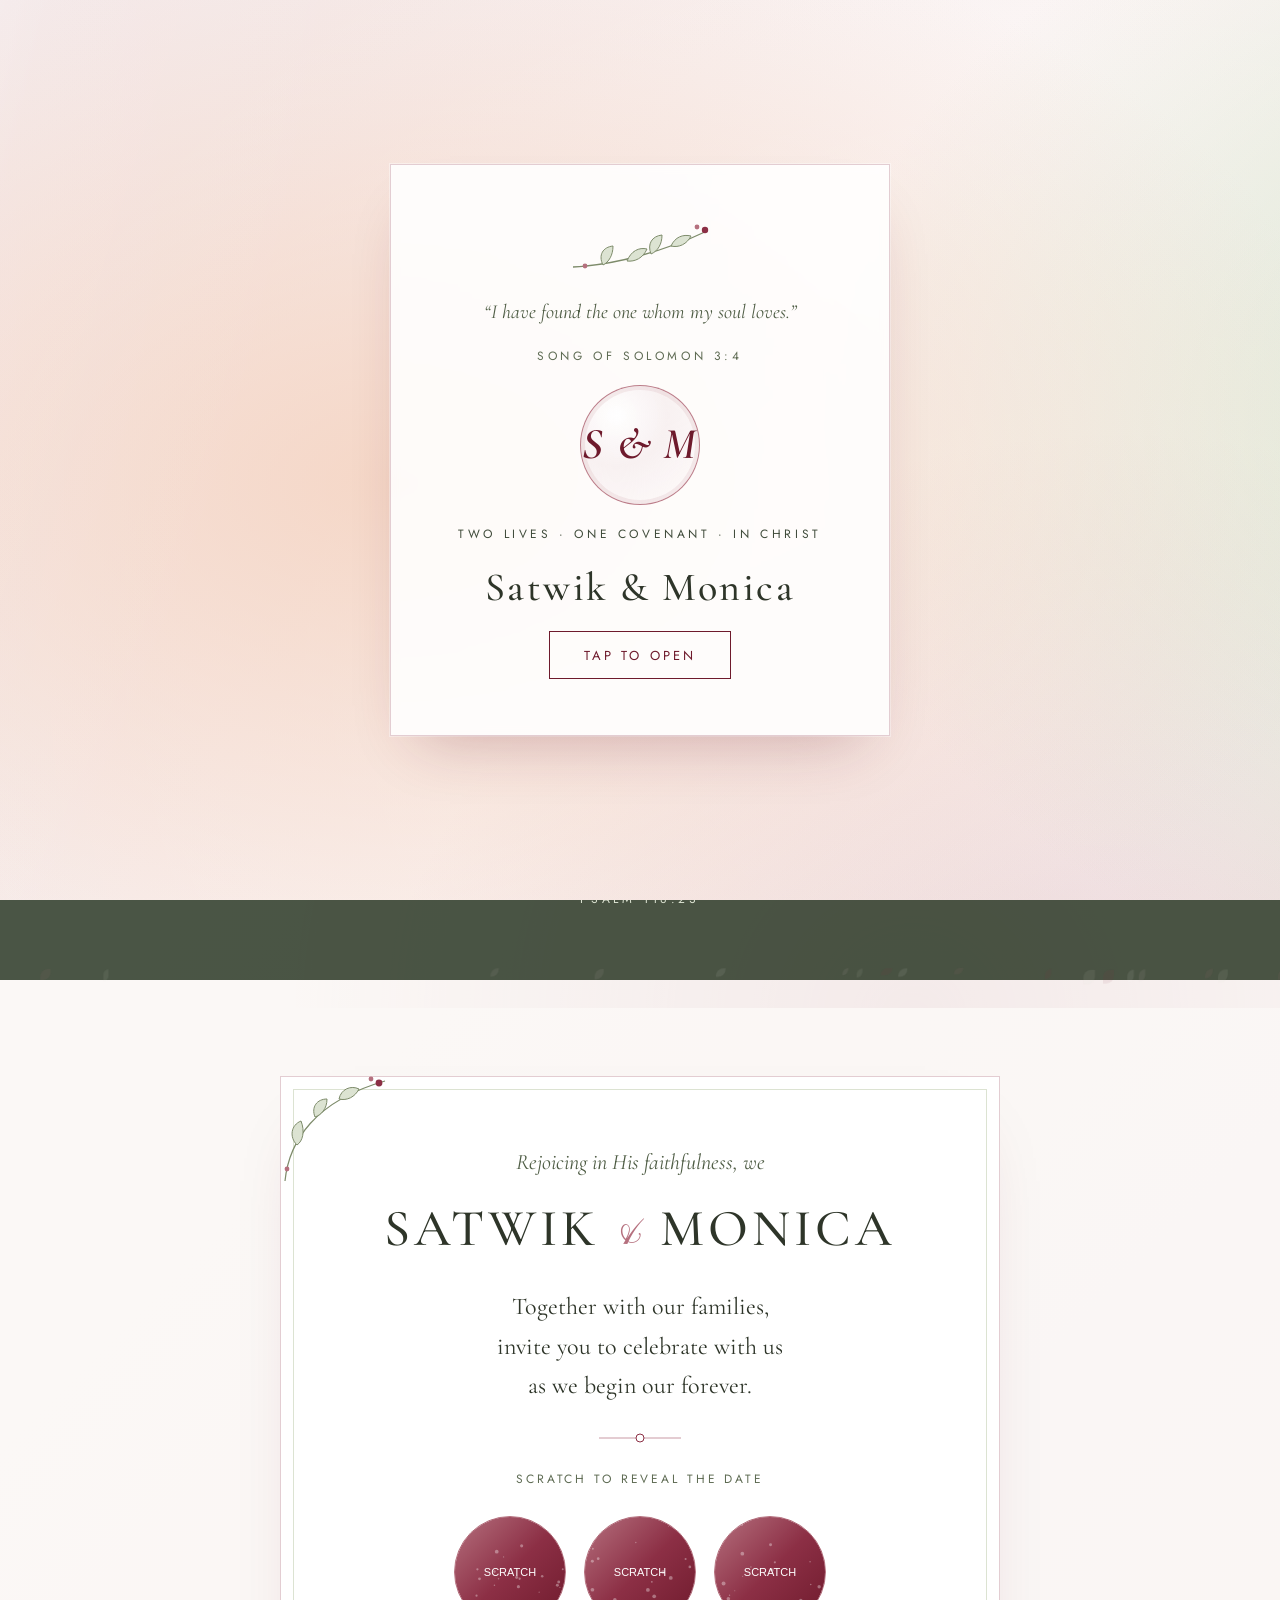
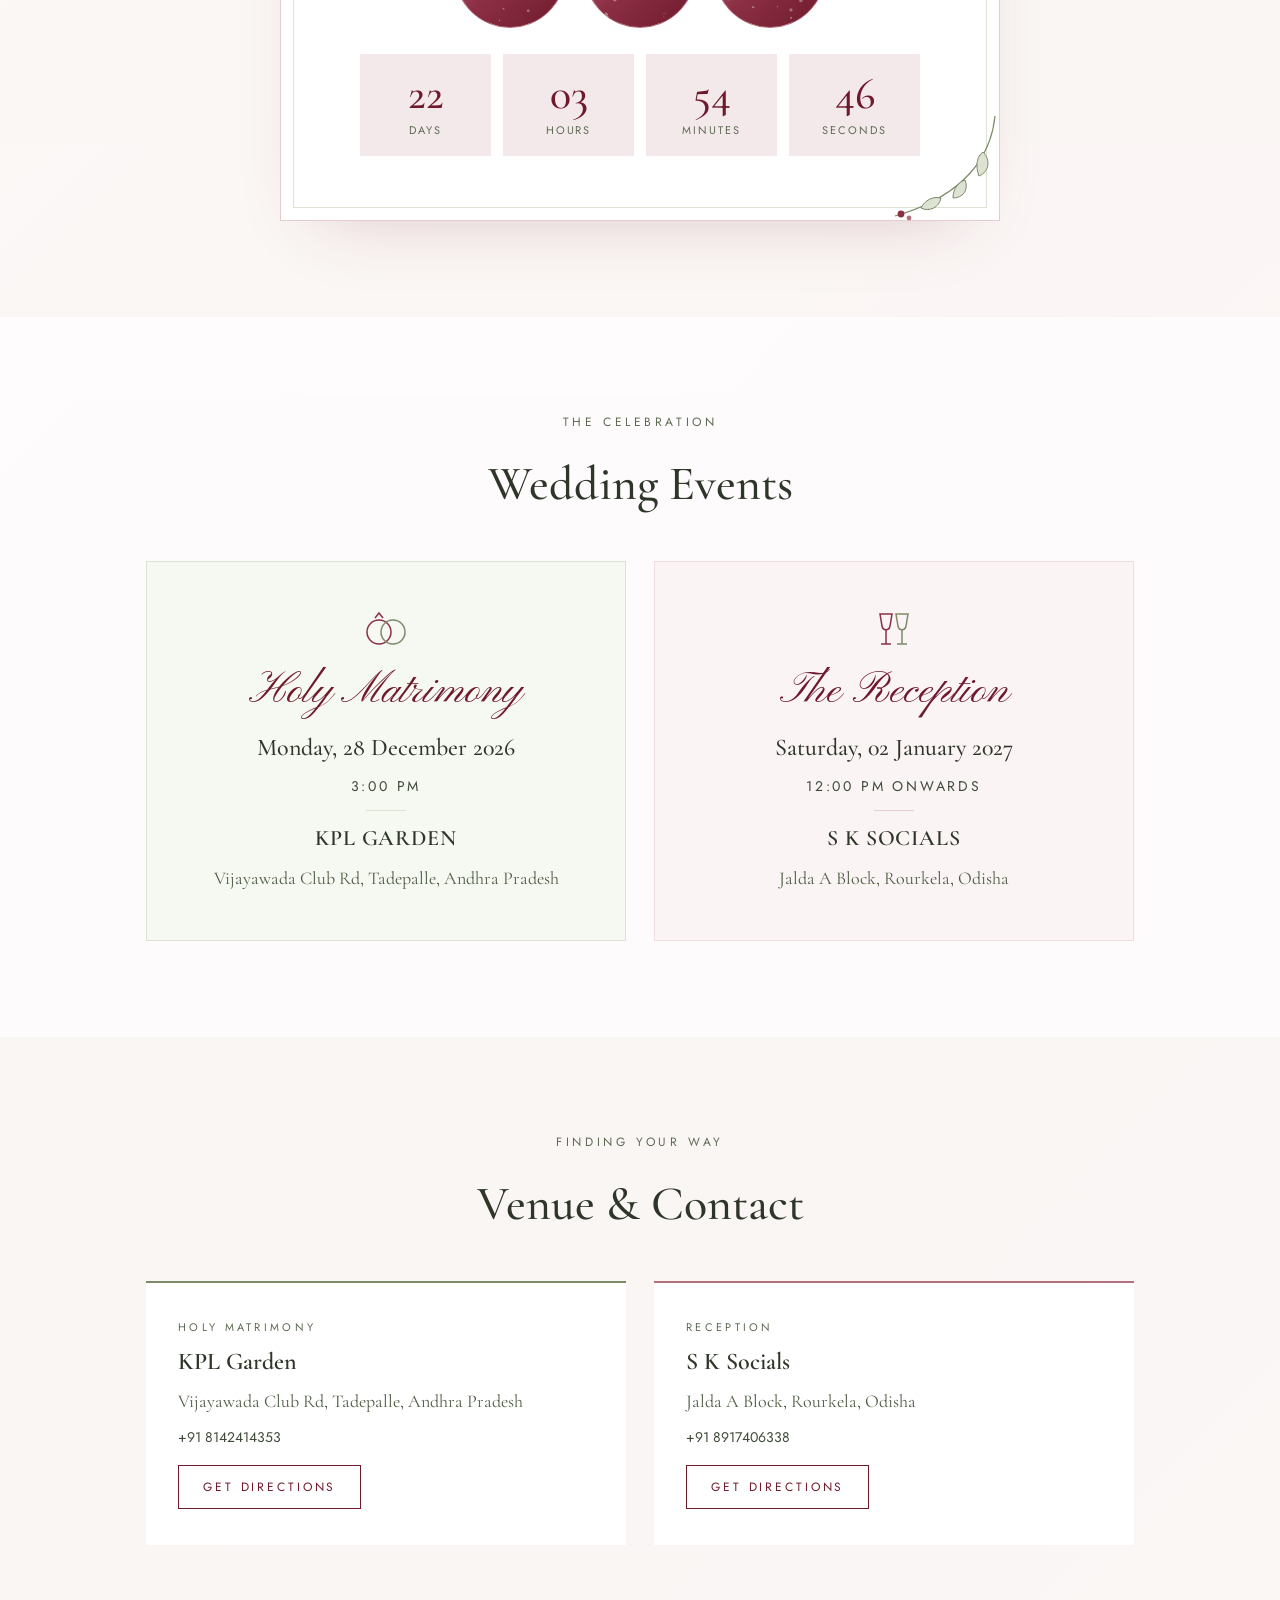
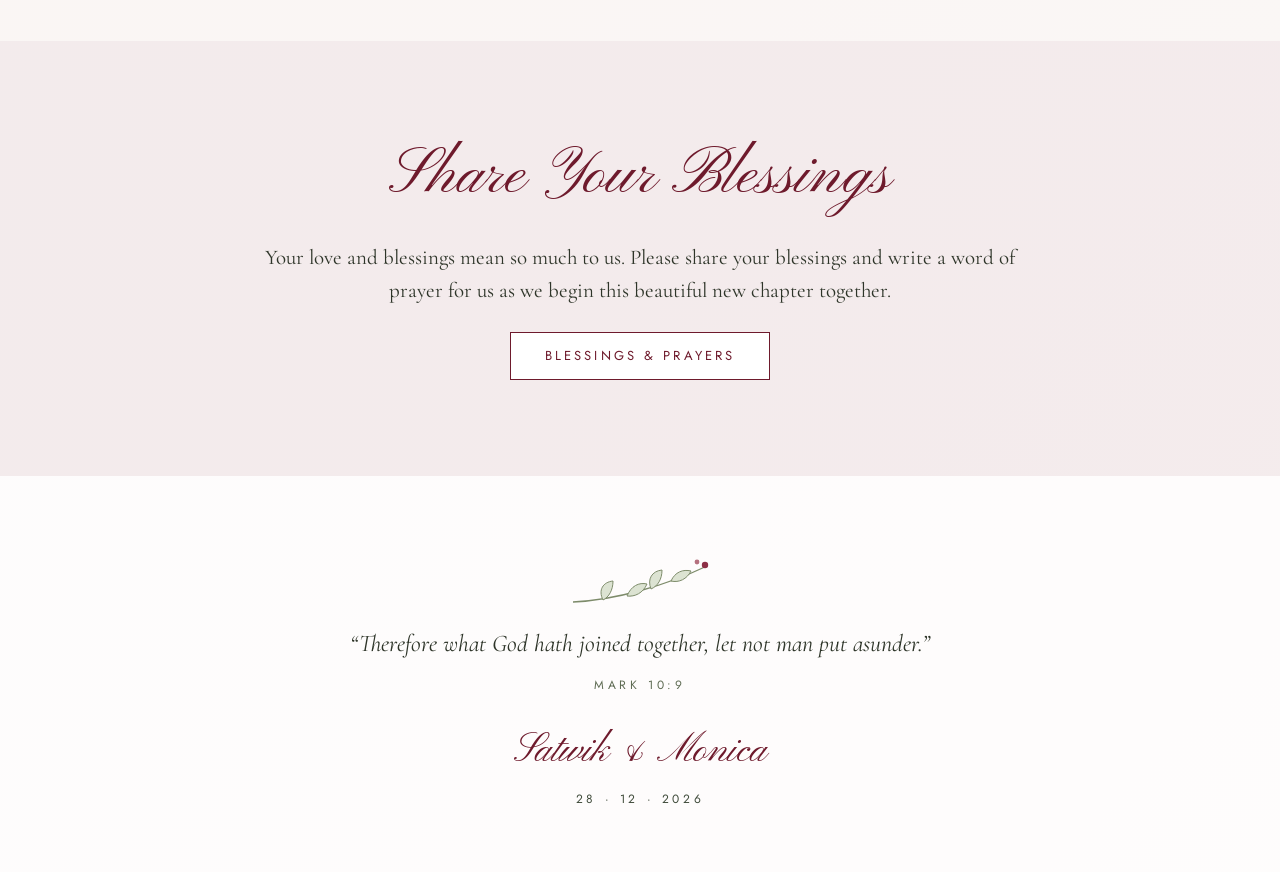
==== commit 202ab7b0: "Agent Host changes for agents/cleanup-and-organization (#2)" ====
--- a/index.html
+++ b/index.html
@@ -44,11 +44,7 @@
     <a href="#invitation-details">Invitation</a>
     <a href="#events">Events</a>
     <a href="#contact">Venue</a>
-<<<<<<< HEAD
     <a href="#rsvp">BLESS US</a>
-=======
-    <a href="#rsvp">RSVP</a>
->>>>>>> 90e2ad6a6a73d970146ffc815334be335f10f922
   </div>
 </nav>
 
@@ -163,15 +159,9 @@
 <!-- ================= RSVP ================= -->
 <section id="rsvp">
   <div class="wrap narrow reveal">
-<<<<<<< HEAD
     <h2 class="script" style="margin:0;font-size:clamp(48px,6vw,64px)">Share Your Blessings</h2>
     <p>Your love and blessings mean so much to us. Please share your blessings and write a word of prayer for us as we begin this beautiful new chapter together.</p>
     <a class="btn" id="rsvpBtn" href="#" target="_blank" rel="noopener">Blessings &amp; Prayers</a>
-=======
-    <h2 class="script" style="margin:0;font-size:clamp(48px,6vw,64px)">Kindly Respond</h2>
-    <p>Your presence is the greatest gift. Please let us know if you can join us by <span data-field="rsvpBy"></span>.</p>
-    <a class="btn" id="rsvpBtn" href="#" target="_blank" rel="noopener">RSVP</a>
->>>>>>> 90e2ad6a6a73d970146ffc815334be335f10f922
   </div>
 </section>
 
@@ -187,13 +177,8 @@
 </footer>
 
 <!-- Background music (optional) – plays after "Tap to Open" -->
-<<<<<<< HEAD
 <audio id="bgMusic" loop preload="metadata"></audio>
 <button id="musicBtn" aria-label="Play background music" title="Play background music">
-=======
-<audio id="bgMusic" loop preload="none"></audio>
-<button id="musicBtn" aria-label="Pause music">
->>>>>>> 90e2ad6a6a73d970146ffc815334be335f10f922
   <svg width="20" height="20" viewBox="0 0 24 24" fill="none" stroke="currentColor" stroke-width="1.6" aria-hidden="true"><path d="M9 18V5l12-2v13"/><circle cx="6" cy="18" r="3"/><circle cx="18" cy="16" r="3"/></svg>
 </button>
 
@@ -211,22 +196,13 @@
 
   // Wedding date & time (YYYY-MM-DDTHH:MM:SS) — used for the countdown,
   // the scratch circles and all the dates on the page.
-<<<<<<< HEAD
   dateTime: "2026-12-28T15:00:00",
-=======
-  dateTime: "2026-12-28T03:00:00",
->>>>>>> 90e2ad6a6a73d970146ffc815334be335f10f922
   timeZone: "+05:30",           // India = +05:30
 
   ceremony: {
     venue:   "KPL Garden",
-<<<<<<< HEAD
     address: "Vijayawada Club Rd, Tadepalle, Andhra Pradesh",
     phone:   "+91 8142414353",
-=======
-    address: "Vijayawada Club Rd, Tadepalle, Andhra Pradesh 522501",
-    phone:   "+91 00000 00000",
->>>>>>> 90e2ad6a6a73d970146ffc815334be335f10f922
     mapLink: "https://maps.app.goo.gl/Qx7F8LjF2C4PEPLE7"                 // Paste a Google Maps link, or leave "" to search by venue name
   },
 
@@ -234,13 +210,8 @@
     date:    "Saturday, 02 January 2027",                // Leave "" if same day as the wedding, or e.g. "Sunday, 20 December 2026"
     time:    "12:00 PM onwards",
     venue:   "S K Socials",
-<<<<<<< HEAD
     address: "Jalda A Block, Rourkela, Odisha",
     phone:   "+91 8917406338",
-=======
-    address: "Jalda A Block",
-    phone:   "+91 00000 00000",
->>>>>>> 90e2ad6a6a73d970146ffc815334be335f10f922
     mapLink: ""
   },
 
@@ -248,11 +219,7 @@
   rsvpWhatsApp: "918895868112", // WhatsApp number with country code, no + or spaces. Leave "" to use email.
   rsvpEmail:    "monica.aind92@gmail.com",
 
-<<<<<<< HEAD
   music: "audio/great-is-thy-faithfulness.mp3" // Relative path; set to "" to disable music
-=======
-  music: "D:/Monica/Monica/Wedding-docs/e-invitation/satpin-wed-02/audio/great-is-thy-faithfulness.mp3"       // Put your song file here, or "" for no music
->>>>>>> 90e2ad6a6a73d970146ffc815334be335f10f922
 };
 /* ======================= END OF EDITABLE PART ======================= */
 
@@ -308,11 +275,7 @@
 setupVenue("reception");
 
 /* RSVP button: WhatsApp if a number is given, otherwise email */
-<<<<<<< HEAD
 const rsvpMsg = `Wishing you both a lifetime of love and happiness! My prayers and blessings are with you as you begin this beautiful new chapter together.`;
-=======
-const rsvpMsg = `Hi! I'd love to attend the wedding of ${WEDDING.groom} & ${WEDDING.bride}.`;
->>>>>>> 90e2ad6a6a73d970146ffc815334be335f10f922
 document.getElementById("rsvpBtn").href = WEDDING.rsvpWhatsApp
   ? `https://wa.me/${WEDDING.rsvpWhatsApp}?text=${encodeURIComponent(rsvpMsg)}`
   : `mailto:${WEDDING.rsvpEmail}?subject=${encodeURIComponent("RSVP - Wedding")}&body=${encodeURIComponent(rsvpMsg)}`;
@@ -322,7 +285,6 @@
 const cover = document.getElementById("cover");
 const music = document.getElementById("bgMusic");
 const musicBtn = document.getElementById("musicBtn");
-<<<<<<< HEAD
 if (WEDDING.music) {
   music.src = WEDDING.music;
   musicBtn.classList.add("show", "paused");
@@ -334,14 +296,10 @@
   musicBtn.setAttribute("aria-label", playing ? "Pause background music" : "Play background music");
   musicBtn.title = playing ? "Pause background music" : "Play background music";
 }
-=======
-if (WEDDING.music) music.src = WEDDING.music;
->>>>>>> 90e2ad6a6a73d970146ffc815334be335f10f922
 
 document.getElementById("openBtn").addEventListener("click", () => {
   cover.classList.add("hide");
   document.body.classList.remove("locked");
-<<<<<<< HEAD
   document.body.classList.add("invitation-open");
   spawnPetals(28);
   if (WEDDING.music) {
@@ -361,13 +319,6 @@
     music.pause();
     syncMusicButton();
   }
-=======
-  if (WEDDING.music) music.play().then(() => musicBtn.classList.add("show")).catch(() => {});
-});
-musicBtn.addEventListener("click", () => {
-  if (music.paused) { music.play(); musicBtn.classList.remove("paused"); musicBtn.setAttribute("aria-label", "Pause music"); }
-  else { music.pause(); musicBtn.classList.add("paused"); musicBtn.setAttribute("aria-label", "Play music"); }
->>>>>>> 90e2ad6a6a73d970146ffc815334be335f10f922
 });
 
 
@@ -377,7 +328,6 @@
 }, { threshold: 0.15 });
 document.querySelectorAll(".reveal").forEach(el => io.observe(el));
 
-<<<<<<< HEAD
 /* ---------- Gentle floating petals on page load ---------- */
 function spawnPetals(count = 12) {
   const colors = ["#B5707E", "#E3CDD2", "#DCE3D2", "#8C2F45", "#FFFFFF"];
@@ -397,8 +347,6 @@
 }
 setTimeout(() => spawnPetals(18), 600);
 setInterval(() => spawnPetals(10), 7000);
-=======
->>>>>>> 90e2ad6a6a73d970146ffc815334be335f10f922
 
 /* ---------- Scratch to reveal the date ---------- */
 let revealed = 0;
--- a/inv.css
+++ b/inv.css
@@ -30,16 +30,12 @@
   --serif:'Cormorant Garamond', Georgia, serif;
   --script:'Pinyon Script', cursive;
   --sans:'Jost', system-ui, sans-serif;
-<<<<<<< HEAD
   --monogram:'Cormorant Garamond', Georgia, serif;
-=======
->>>>>>> 90e2ad6a6a73d970146ffc815334be335f10f922
 }
 
 /* ---------- Base ---------- */
 *{box-sizing:border-box}
 html{scroll-behavior:smooth}
-<<<<<<< HEAD
 body{margin:0;background:linear-gradient(135deg,#fffdfb 0%,#f9f1f3 18%,#fbf8f6 42%,#f3ebef 72%,#f8f4f1 100%);background-size:300% 300%;color:var(--text);font-family:var(--serif);-webkit-font-smoothing:antialiased;animation:backgroundShift 12s ease-in-out infinite alternate}
 body::before{content:"";position:fixed;inset:-12%;pointer-events:none;z-index:0;background:
   radial-gradient(ellipse at 18% 24%, rgba(244,208,188,.72), transparent 34%),
@@ -63,24 +59,12 @@
 .script{font-family:var(--script);font-weight:400;color:var(--burgundy)}
 .btn{display:inline-flex;align-items:center;justify-content:center;min-height:48px;padding:0 34px;background:transparent;border:1px solid var(--burgundy);color:var(--burgundy);font-family:var(--sans);font-size:13px;letter-spacing:.24em;text-transform:uppercase;text-decoration:none;cursor:pointer;transition:background .3s,color .3s,transform .3s ease,box-shadow .3s ease}
 .btn:hover,.btn:focus-visible{background:var(--burgundy);color:var(--white);transform:translateY(-1px);box-shadow:0 8px 18px -10px rgba(110,26,44,.5)}
-=======
-body{margin:0;background:var(--ivory);color:var(--text);font-family:var(--serif);-webkit-font-smoothing:antialiased}
-body.locked{overflow:hidden}
-a{color:var(--burgundy)}
-img,svg{display:block}
-
-.label{font-family:var(--sans);font-size:12px;letter-spacing:.3em;text-transform:uppercase;color:var(--label);margin:0}
-.script{font-family:var(--script);font-weight:400;color:var(--burgundy)}
-.btn{display:inline-flex;align-items:center;justify-content:center;min-height:48px;padding:0 34px;background:transparent;border:1px solid var(--burgundy);color:var(--burgundy);font-family:var(--sans);font-size:13px;letter-spacing:.24em;text-transform:uppercase;text-decoration:none;cursor:pointer;transition:background .3s,color .3s}
-.btn:hover,.btn:focus-visible{background:var(--burgundy);color:var(--white)}
->>>>>>> 90e2ad6a6a73d970146ffc815334be335f10f922
 section{padding:96px 16px;display:flex;justify-content:center}
 .wrap{width:100%;max-width:1040px;display:flex;flex-direction:column;align-items:center;gap:24px;text-align:center}
 .narrow{max-width:760px}
 h2.title{margin:0;font-weight:500;font-size:clamp(36px,4.4vw,48px);color:var(--text)}
 
 /* Fade-up when scrolled into view */
-<<<<<<< HEAD
 .reveal{opacity:0;transform:translateY(22px)}
 .reveal.in{opacity:1;transform:none;animation:sectionReveal .9s ease both}
 @keyframes sectionReveal{0%{opacity:0;transform:translateY(22px)}100%{opacity:1;transform:none}}
@@ -112,31 +96,11 @@
 nav{position:sticky;top:0;z-index:20;background:rgba(255,255,255,.94);backdrop-filter:blur(6px);border-bottom:1px solid #EFE3E5;padding:12px 24px;display:flex;flex-wrap:wrap;align-items:center;justify-content:space-between;gap:10px}
 nav .brand{font-family:var(--monogram);font-size:28px;line-height:1;font-style:italic;font-weight:600;letter-spacing:.16em;text-transform:uppercase;color:var(--burgundy);text-decoration:none;display:inline-flex;align-items:center;justify-content:center;min-width:86px;transition:transform .3s ease,color .3s ease}
 nav .brand:hover{transform:scale(1.04);color:var(--burgundy-mid)}
-=======
-.reveal{opacity:0;transform:translateY(22px);transition:opacity 1s ease,transform 1s ease}
-.reveal.in{opacity:1;transform:none}
-
-/* ---------- Cover (Tap to Open) ---------- */
-#cover{position:fixed;inset:0;z-index:50;background:var(--blush);display:flex;align-items:center;justify-content:center;padding:24px 16px;transition:opacity .9s ease,visibility .9s}
-#cover.hide{opacity:0;visibility:hidden}
-.cover-card{width:100%;max-width:500px;background:var(--white);border:1px solid var(--blush-line);padding:56px 32px;display:flex;flex-direction:column;align-items:center;gap:20px;text-align:center;box-shadow:0 30px 60px -30px rgba(110,26,44,.3);animation:rise 1.2s ease both}
-.cover-card .verse{margin:0;font-style:italic;font-size:20px;line-height:1.5;color:var(--text-soft)}
-.monogram{width:116px;height:116px;border-radius:50%;border:1px solid var(--rose);display:flex;align-items:center;justify-content:center;font-family:var(--script);font-size:42px;color:var(--burgundy)}
-.cover-card h1{margin:0;font-weight:500;font-size:clamp(30px,6vw,40px);letter-spacing:.06em}
-.float{animation:float 4s ease-in-out infinite}
-@keyframes rise{from{opacity:0;transform:translateY(18px)}to{opacity:1;transform:none}}
-@keyframes float{0%,100%{transform:translateY(0)}50%{transform:translateY(-6px)}}
-
-/* ---------- Navigation ---------- */
-nav{position:sticky;top:0;z-index:20;background:rgba(255,255,255,.94);backdrop-filter:blur(6px);border-bottom:1px solid #EFE3E5;padding:12px 24px;display:flex;flex-wrap:wrap;align-items:center;justify-content:space-between;gap:10px}
-nav .brand{font-family:var(--script);font-size:28px;color:var(--burgundy);text-decoration:none}
->>>>>>> 90e2ad6a6a73d970146ffc815334be335f10f922
 nav .links{display:flex;flex-wrap:wrap;gap:22px}
 nav .links a{font-family:var(--sans);font-size:12px;letter-spacing:.2em;text-transform:uppercase;color:var(--green-deep);text-decoration:none;padding:8px 0}
 nav .links a:hover{color:var(--burgundy)}
 
 /* ---------- Hero ---------- */
-<<<<<<< HEAD
 #top{background:rgba(255,255,255,.72);padding:100px 16px 110px}
 .hero-name{margin:0;font-family:var(--script);font-weight:400;font-size:clamp(56px,10vw,104px);line-height:1.05;color:var(--burgundy);animation:fadeUp .9s ease both}
 .amp{font-style:italic;font-size:30px;color:var(--sage);animation:fadeUp 1.1s ease both}
@@ -145,25 +109,11 @@
 
 /* ---------- Verse band ---------- */
 .verse-band{background:rgba(63,75,58,.94);padding:72px 16px}
-=======
-#top{background:var(--white);padding:100px 16px 110px}
-.hero-name{margin:0;font-family:var(--script);font-weight:400;font-size:clamp(56px,10vw,104px);line-height:1.05;color:var(--burgundy)}
-.amp{font-style:italic;font-size:30px;color:var(--sage)}
-.hero-meta{margin-top:12px;display:flex;flex-wrap:wrap;align-items:center;justify-content:center;gap:20px;font-family:var(--sans);font-size:14px;letter-spacing:.28em;text-transform:uppercase;color:var(--green-deep)}
-.hero-meta .bar{width:1px;height:28px;background:var(--sage-light)}
-
-/* ---------- Verse band ---------- */
-.verse-band{background:var(--green-deep);padding:72px 16px}
->>>>>>> 90e2ad6a6a73d970146ffc815334be335f10f922
 .verse-band p.q{margin:0;font-style:italic;font-size:clamp(24px,3.4vw,34px);line-height:1.4;color:var(--white)}
 .verse-band .label{color:var(--sage-light)}
 
 /* ---------- Invitation details ---------- */
-<<<<<<< HEAD
 #invitation-details{background:rgba(251,248,246,.72);position:relative;overflow:hidden}
-=======
-#invitation-details{background:var(--ivory);position:relative;overflow:hidden}
->>>>>>> 90e2ad6a6a73d970146ffc815334be335f10f922
 .inv-card{position:relative;width:100%;max-width:720px;background:var(--white);border:1px solid var(--blush-line);padding:72px 32px 64px;display:flex;flex-direction:column;align-items:center;gap:22px;text-align:center;box-shadow:0 30px 70px -40px rgba(110,26,44,.25)}
 .inv-card::before{content:"";position:absolute;inset:12px;border:1px solid var(--sage-light);pointer-events:none}
 .corner{position:absolute;width:120px;height:120px;pointer-events:none}
@@ -193,29 +143,18 @@
 .special p{margin:0;font-size:20px;color:var(--text-soft)}
 
 /* Falling petals */
-<<<<<<< HEAD
 .petal{position:fixed;top:-24px;width:12px;height:14px;border-radius:12px 0 12px 0;pointer-events:none;z-index:60;opacity:.85;filter:drop-shadow(0 4px 8px rgba(110,26,44,.12));animation:fall 7s linear forwards}
 @keyframes fall{0%{transform:translate3d(0,0,0) rotate(0deg) scale(1);opacity:0}10%{opacity:1}100%{transform:translate3d(var(--dx),110vh,0) rotate(720deg) scale(.65);opacity:.08}}
 
 /* ---------- Events ---------- */
 #events{background:rgba(255,255,255,.72)}
-=======
-.petal{position:fixed;top:-20px;width:12px;height:14px;border-radius:12px 0 12px 0;pointer-events:none;z-index:40;animation:fall linear forwards}
-@keyframes fall{to{transform:translate(var(--dx),110vh) rotate(540deg);opacity:.2}}
-
-/* ---------- Events ---------- */
-#events{background:var(--white)}
->>>>>>> 90e2ad6a6a73d970146ffc815334be335f10f922
 .cards{width:100%;display:flex;flex-wrap:wrap;gap:28px;justify-content:center;margin-top:24px}
 .event{flex:1 1 320px;max-width:480px;padding:48px 32px;display:flex;flex-direction:column;align-items:center;gap:14px;text-align:center;border:1px solid}
 .event.green{background:var(--sage-pale);border-color:var(--sage-light)}
 .event.pink{background:#FBF4F5;border-color:#EFDDE1}
 .event h3{margin:0;font-family:var(--script);font-weight:400;font-size:44px;color:var(--burgundy)}
-<<<<<<< HEAD
 .event{transition:transform .35s ease,box-shadow .35s ease}
 .event:hover{transform:translateY(-4px);box-shadow:0 18px 28px -18px rgba(110,26,44,.22)}
-=======
->>>>>>> 90e2ad6a6a73d970146ffc815334be335f10f922
 .event .date{margin:0;font-size:24px;font-weight:500}
 .event .time{margin:0;font-family:var(--sans);font-size:14px;letter-spacing:.2em;text-transform:uppercase;color:var(--green-deep)}
 .event .line{width:40px;height:1px;background:var(--sage-light)}
@@ -224,11 +163,7 @@
 .addr{margin:0;font-size:18px;line-height:1.5;color:var(--text-soft);white-space:pre-line}
 
 /* ---------- Venue & contact ---------- */
-<<<<<<< HEAD
 #contact{background:rgba(251,248,246,.72)}
-=======
-#contact{background:var(--ivory)}
->>>>>>> 90e2ad6a6a73d970146ffc815334be335f10f922
 .vcard{flex:1 1 320px;max-width:480px;background:var(--white);padding:36px 32px;display:flex;flex-direction:column;gap:12px;text-align:left;border-top:2px solid var(--sage)}
 .vcard.rose{border-top-color:var(--rose)}
 .vcard .label{font-size:11px}
@@ -237,20 +172,12 @@
 .vcard .btn{align-self:flex-start;margin-top:6px;min-height:44px;padding:0 24px;font-size:12px}
 
 /* ---------- RSVP ---------- */
-<<<<<<< HEAD
 #rsvp{background:rgba(243,233,235,.78)}
-=======
-#rsvp{background:var(--blush)}
->>>>>>> 90e2ad6a6a73d970146ffc815334be335f10f922
 #rsvp p{margin:0;font-size:21px;line-height:1.6}
 #rsvp .btn{background:var(--white)}
 
 /* ---------- Footer ---------- */
-<<<<<<< HEAD
 footer{background:rgba(255,255,255,.76);padding:80px 16px 64px;display:flex;justify-content:center}
-=======
-footer{background:var(--white);padding:80px 16px 64px;display:flex;justify-content:center}
->>>>>>> 90e2ad6a6a73d970146ffc815334be335f10f922
 footer .wrap{gap:14px}
 footer .q{margin:0;font-style:italic;font-size:24px;line-height:1.5}
 footer .names{margin:18px 0 0;font-size:40px}
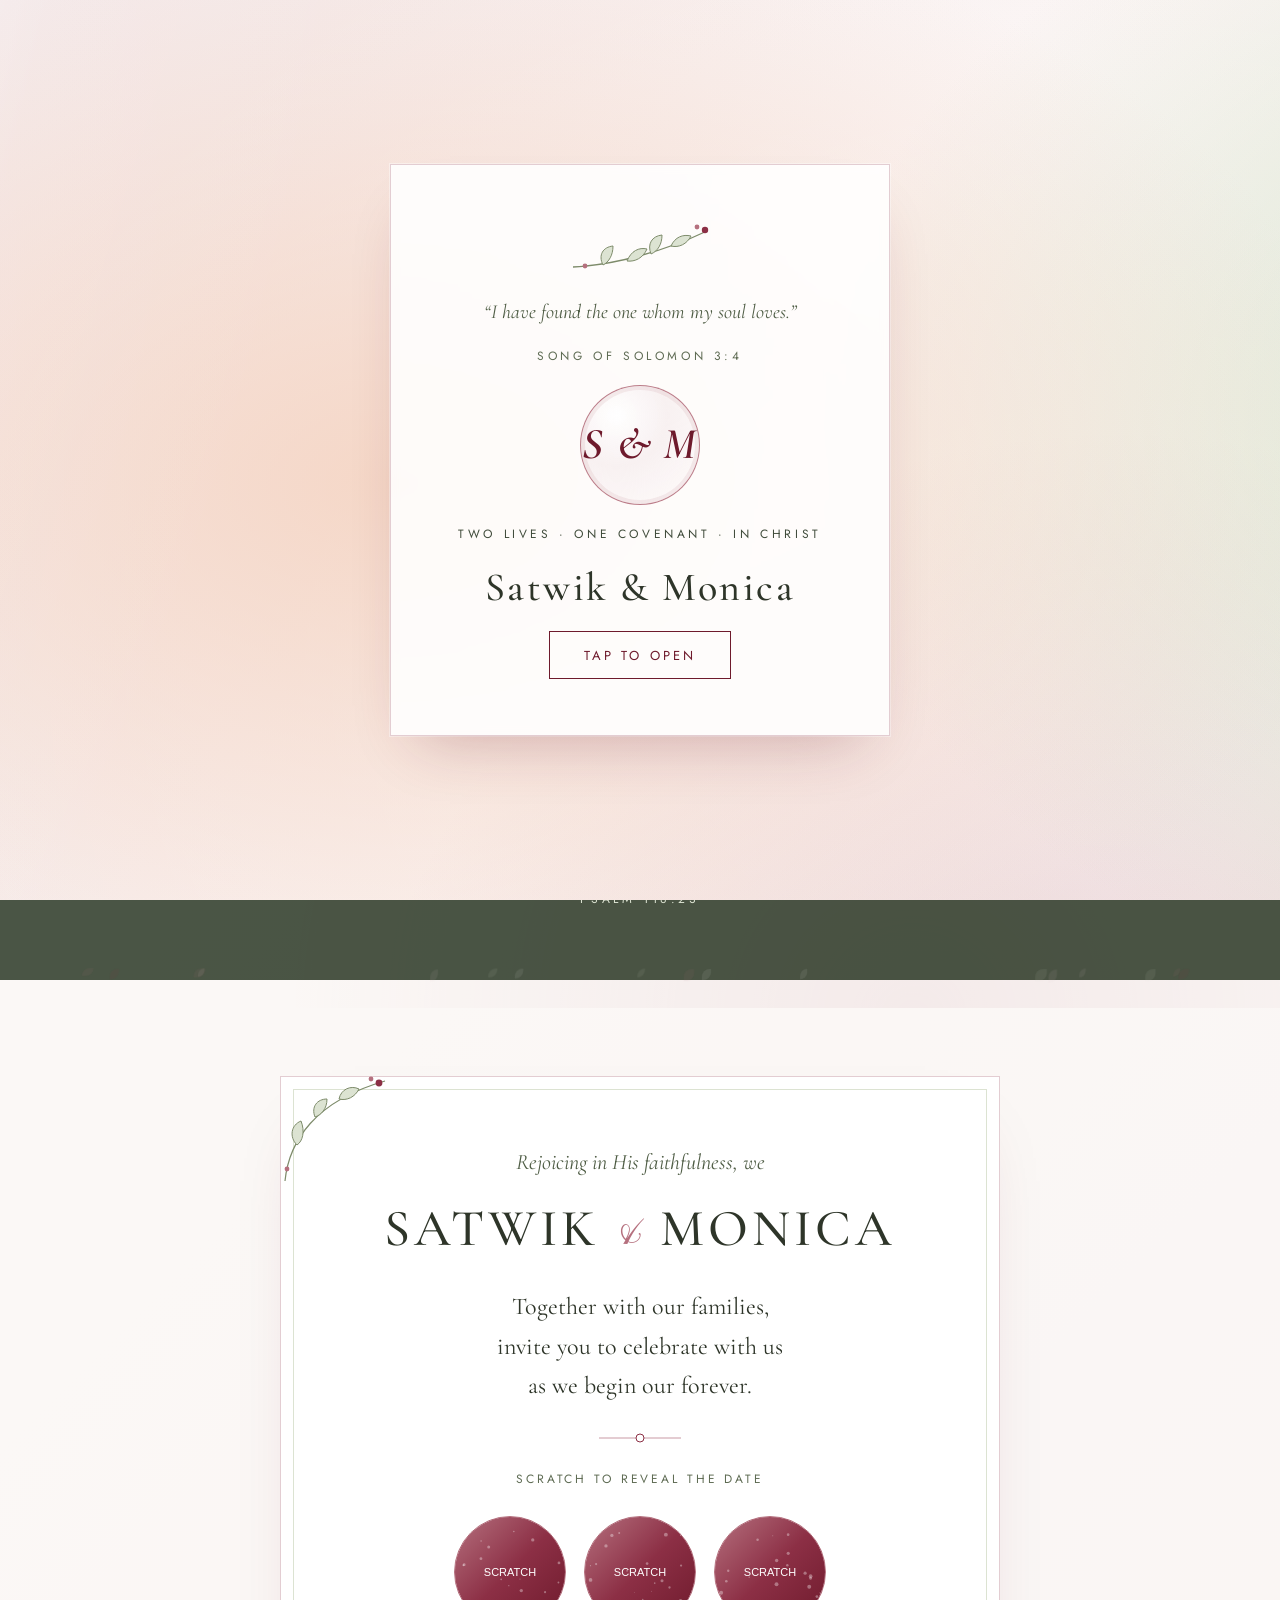
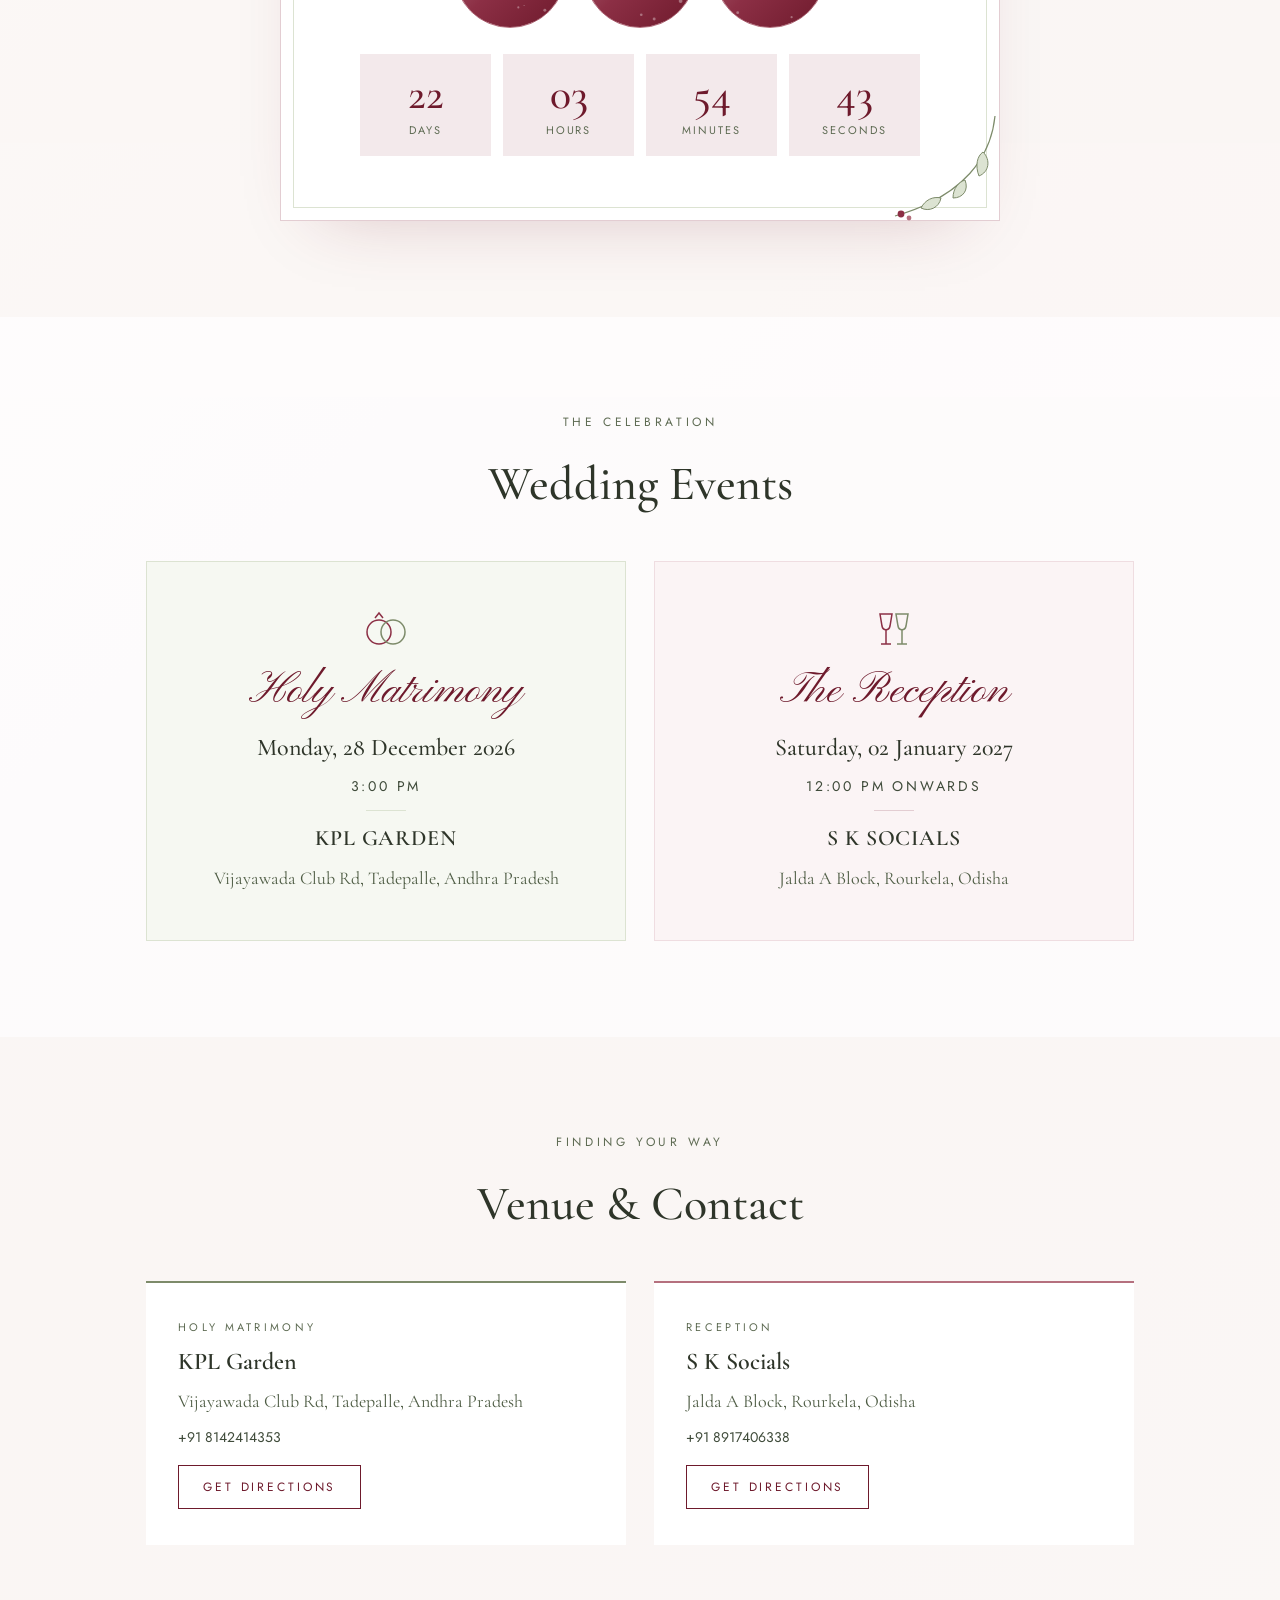
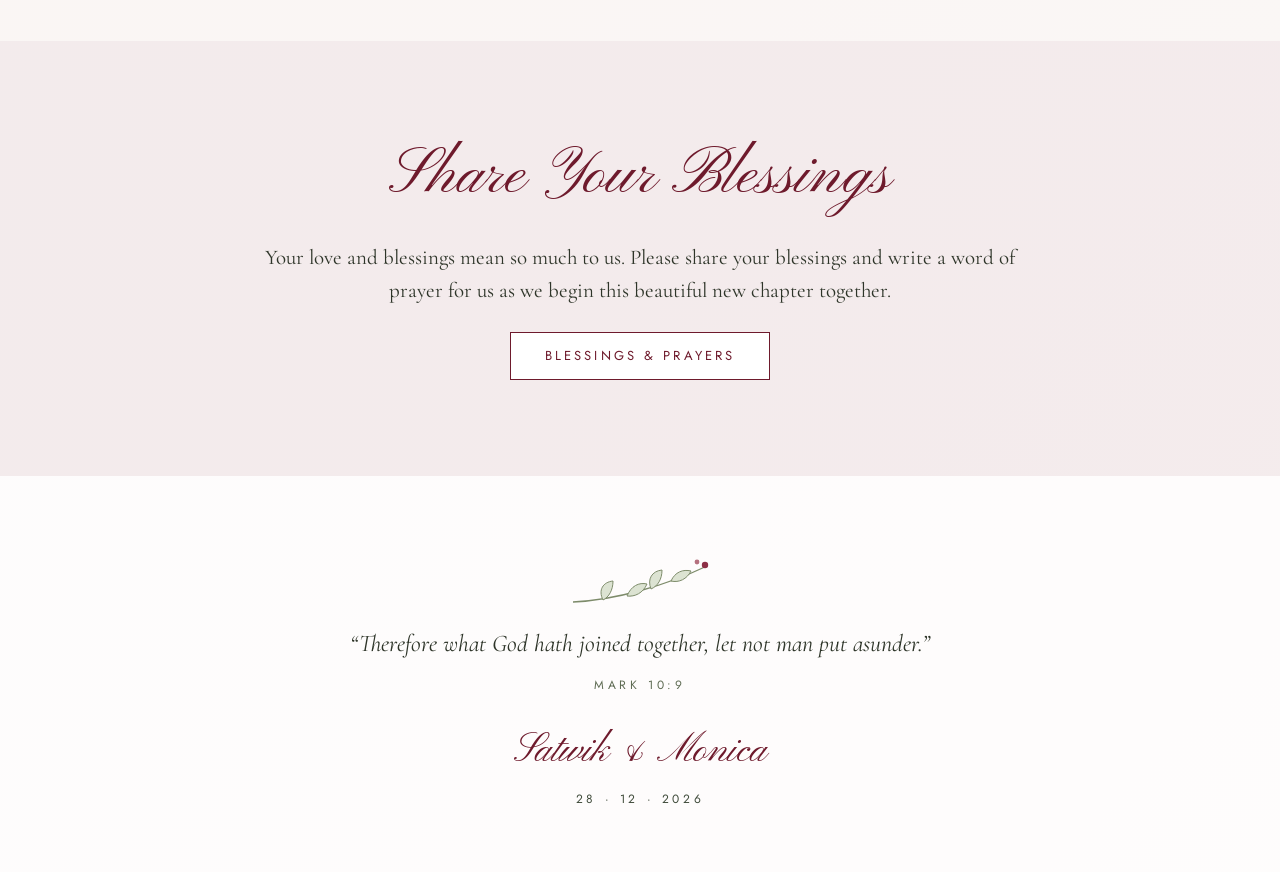
==== commit 30b06f39: "Add files via upload" ====
--- a/index.html
+++ b/index.html
@@ -1,432 +1,432 @@
-<!DOCTYPE html>
-<html lang="en">
-<head>
-<meta charset="UTF-8">
-<meta name="viewport" content="width=device-width, initial-scale=1.0">
-<meta name="theme-color" content="#6E1A2C">
-<meta name="description" content="You are invited to our wedding">
-<title>Wedding Invitation</title>
-<link rel="preconnect" href="https://fonts.googleapis.com">
-<link rel="preconnect" href="https://fonts.gstatic.com" crossorigin>
-<link href="https://fonts.googleapis.com/css2?family=Cormorant+Garamond:ital,wght@0,400;0,500;0,600;1,400&family=Pinyon+Script&family=Jost:wght@400;500&display=swap" rel="stylesheet">
-<link rel="stylesheet" href="inv.css">
-</head>
-<body class="locked">
-
-<!--
-  =====================================================================
-   HOW TO EDIT THIS INVITATION
-   You don't need to edit the HTML below.
-   Scroll to the bottom of this file and change the values inside
-   "WEDDING DETAILS" (names, date, venues, phone numbers, etc.).
-   Every place on the page updates automatically.
-   Colours are in inv.css, at the top (:root).
-  =====================================================================
--->
-
-<!-- ================= COVER (Tap to Open) ================= -->
-<div id="cover" role="dialog" aria-label="Wedding invitation cover">
-  <div class="cover-card">
-    <svg class="float" width="150" height="56" viewBox="0 0 150 56" fill="none" aria-hidden="true"><path d="M8 46 C50 44 100 30 142 10" stroke="#7D8B6A" stroke-width="1.3"/><path d="M38 44 C33 34 38 26 48 25 C48 34 44 41 38 44Z" fill="#DCE3D2" stroke="#7D8B6A"/><path d="M62 40 C66 30 74 26 82 28 C78 37 70 41 62 40Z" fill="#DCE3D2" stroke="#7D8B6A"/><path d="M86 33 C82 23 87 15 97 14 C97 23 93 30 86 33Z" fill="#DCE3D2" stroke="#7D8B6A"/><path d="M106 25 C110 16 118 13 126 15 C122 23 114 27 106 25Z" fill="#DCE3D2" stroke="#7D8B6A"/><circle cx="140" cy="9" r="3.2" fill="#8C2F45"/><circle cx="132" cy="6" r="2.4" fill="#B5707E"/><circle cx="20" cy="45" r="2.4" fill="#B5707E"/></svg>
-    <p class="verse">“I have found the one whom my soul loves.”</p>
-    <p class="label">Song of Solomon 3:4</p>
-    <div class="monogram" data-field="monogram"></div>
-    <p class="label" style="color:var(--green-deep)">Two lives · One covenant · In Christ</p>
-    <h1><span data-field="groom"></span> &amp; <span data-field="bride"></span></h1>
-    <button class="btn" id="openBtn">Tap to Open</button>
-  </div>
-</div>
-
-<!-- ================= NAVIGATION ================= -->
-<nav>
-  <a href="#top" class="brand" data-field="monogram"></a>
-  <div class="links">
-    <a href="#invitation-details">Invitation</a>
-    <a href="#events">Events</a>
-    <a href="#contact">Venue</a>
-    <a href="#rsvp">BLESS US</a>
-  </div>
-</nav>
-
-<!-- ================= HERO ================= -->
-<section id="top">
-  <div class="wrap narrow reveal">
-    <svg width="220" height="44" viewBox="0 0 220 44" fill="none" aria-hidden="true"><path d="M10 22 H92" stroke="#C9D2BD"/><path d="M128 22 H210" stroke="#C9D2BD"/><path d="M110 8 C102 14 102 30 110 36 C118 30 118 14 110 8Z" fill="#F3E9EB" stroke="#B5707E"/><path d="M96 22 C100 14 106 14 110 22 C106 30 100 30 96 22Z" fill="#DCE3D2" stroke="#7D8B6A"/><path d="M124 22 C120 14 114 14 110 22 C114 30 120 30 124 22Z" fill="#DCE3D2" stroke="#7D8B6A"/></svg>
-    <p class="label">Welcome to the wedding of</p>
-    <h2 class="hero-name" data-field="groom"></h2>
-    <span class="amp">&amp;</span>
-    <h2 class="hero-name" data-field="bride"></h2>
-    <div class="hero-meta">
-      <span data-field="dayName"></span><span class="bar"></span>
-      <span data-field="shortDate"></span><span class="bar"></span>
-      <span data-field="city"></span>
-    </div>
-  </div>
-</section>
-
-<!-- ================= VERSE ================= -->
-<section class="verse-band">
-  <div class="wrap narrow reveal">
-    <p class="q">“This is the LORD’s doing; it is marvellous in our eyes.”</p>
-    <p class="label">Psalm 118:23</p>
-  </div>
-</section>
-
-<!-- ================= INVITATION DETAILS ================= -->
-<section id="invitation-details">
-  <div class="inv-card reveal">
-    <svg class="corner tl" viewBox="0 0 120 120" fill="none" aria-hidden="true"><path d="M10 110 C14 70 40 30 110 10" stroke="#7D8B6A" stroke-width="1.2"/><path d="M22 74 C14 66 16 54 26 50 C30 60 28 70 22 74Z" fill="#DCE3D2" stroke="#7D8B6A"/><path d="M40 46 C36 36 42 28 52 28 C52 38 46 44 40 46Z" fill="#DCE3D2" stroke="#7D8B6A"/><path d="M64 28 C66 18 76 14 84 18 C80 26 72 30 64 28Z" fill="#DCE3D2" stroke="#7D8B6A"/><circle cx="104" cy="12" r="3.4" fill="#8C2F45"/><circle cx="96" cy="8" r="2.4" fill="#B5707E"/><circle cx="12" cy="98" r="2.4" fill="#B5707E"/></svg>
-    <svg class="corner br" viewBox="0 0 120 120" fill="none" aria-hidden="true"><path d="M10 110 C14 70 40 30 110 10" stroke="#7D8B6A" stroke-width="1.2"/><path d="M22 74 C14 66 16 54 26 50 C30 60 28 70 22 74Z" fill="#DCE3D2" stroke="#7D8B6A"/><path d="M40 46 C36 36 42 28 52 28 C52 38 46 44 40 46Z" fill="#DCE3D2" stroke="#7D8B6A"/><path d="M64 28 C66 18 76 14 84 18 C80 26 72 30 64 28Z" fill="#DCE3D2" stroke="#7D8B6A"/><circle cx="104" cy="12" r="3.4" fill="#8C2F45"/><circle cx="96" cy="8" r="2.4" fill="#B5707E"/></svg>
-
-    <p class="lead">Rejoicing in His faithfulness, we</p>
-    <h2 class="inv-names"><span data-field="groom"></span><span class="and">&amp;</span><span data-field="bride"></span></h2>
-    <p class="inv-text">Together with our families,<br>invite you to celebrate with us<br>as we begin our forever.</p>
-
-    <svg width="90" height="20" viewBox="0 0 90 20" fill="none" aria-hidden="true"><path d="M4 10 H86" stroke="#C99AA5"/><circle cx="45" cy="10" r="4" fill="#FFFFFF" stroke="#8C2F45"/></svg>
-
-    <p class="scratch-hint" id="scratchHint">Scratch to reveal the date</p>
-    <div class="scratch-row">
-      <div class="scratch"><h3 data-field="scratchDay"></h3><canvas aria-label="Scratch to reveal the day"></canvas></div>
-      <div class="scratch"><h3 data-field="scratchMonth"></h3><canvas aria-label="Scratch to reveal the month"></canvas></div>
-      <div class="scratch"><h3 data-field="scratchYear"></h3><canvas aria-label="Scratch to reveal the year"></canvas></div>
-    </div>
-
-    <div class="countdown" id="countdown" aria-live="polite">
-      <div class="cd"><b id="cdD">00</b><small>Days</small></div>
-      <div class="cd"><b id="cdH">00</b><small>Hours</small></div>
-      <div class="cd"><b id="cdM">00</b><small>Minutes</small></div>
-      <div class="cd"><b id="cdS">00</b><small>Seconds</small></div>
-    </div>
-    <div class="special" id="special">
-      <h3>Today is our special day!</h3>
-      <p>We can’t wait to celebrate along with you.</p>
-    </div>
-  </div>
-</section>
-
-<!-- ================= EVENTS ================= -->
-<section id="events">
-  <div class="wrap">
-    <p class="label reveal">The celebration</p>
-    <h2 class="title reveal">Wedding Events</h2>
-    <div class="cards">
-      <div class="event green reveal">
-        <svg width="56" height="40" viewBox="0 0 56 40" fill="none" aria-hidden="true"><circle cx="21" cy="22" r="12" stroke="#8C2F45" stroke-width="1.5"/><circle cx="35" cy="22" r="12" stroke="#7D8B6A" stroke-width="1.5"/><path d="M17 8 L21 3 L25 8" stroke="#8C2F45" stroke-width="1.5"/></svg>
-        <h3>Holy Matrimony</h3>
-        <p class="date" data-field="ceremony.date"></p>
-        <p class="time" data-field="ceremony.time"></p>
-        <span class="line"></span>
-        <p class="venue" data-field="ceremony.venue"></p>
-        <p class="addr" data-field="ceremony.address"></p>
-      </div>
-      <div class="event pink reveal">
-        <svg width="56" height="40" viewBox="0 0 56 40" fill="none" aria-hidden="true"><path d="M14 4 H26 L24 16 C23 21 17 21 16 16 Z" stroke="#8C2F45" stroke-width="1.5"/><path d="M20 20 V34 M15 34 H25" stroke="#8C2F45" stroke-width="1.5"/><path d="M30 4 H42 L40 16 C39 21 33 21 32 16 Z" stroke="#7D8B6A" stroke-width="1.5"/><path d="M36 20 V34 M31 34 H41" stroke="#7D8B6A" stroke-width="1.5"/></svg>
-        <h3>The Reception</h3>
-        <p class="date" data-field="reception.date"></p>
-        <p class="time" data-field="reception.time"></p>
-        <span class="line"></span>
-        <p class="venue" data-field="reception.venue"></p>
-        <p class="addr" data-field="reception.address"></p>
-      </div>
-    </div>
-  </div>
-</section>
-
-<!-- ================= VENUE & CONTACT ================= -->
-<section id="contact">
-  <div class="wrap">
-    <p class="label reveal">Finding your way</p>
-    <h2 class="title reveal">Venue &amp; Contact</h2>
-    <div class="cards">
-      <div class="vcard reveal">
-        <p class="label">Holy Matrimony</p>
-        <p class="name" data-field="ceremony.venue"></p>
-        <p class="addr" data-field="ceremony.address"></p>
-        <a class="phone" id="ceremonyPhone" href="#"></a>
-        <a class="btn" id="ceremonyMap" href="#" target="_blank" rel="noopener">Get Directions</a>
-      </div>
-      <div class="vcard rose reveal">
-        <p class="label">Reception</p>
-        <p class="name" data-field="reception.venue"></p>
-        <p class="addr" data-field="reception.address"></p>
-        <a class="phone" id="receptionPhone" href="#"></a>
-        <a class="btn" id="receptionMap" href="#" target="_blank" rel="noopener">Get Directions</a>
-      </div>
-    </div>
-  </div>
-</section>
-
-<!-- ================= RSVP ================= -->
-<section id="rsvp">
-  <div class="wrap narrow reveal">
-    <h2 class="script" style="margin:0;font-size:clamp(48px,6vw,64px)">Share Your Blessings</h2>
-    <p>Your love and blessings mean so much to us. Please share your blessings and write a word of prayer for us as we begin this beautiful new chapter together.</p>
-    <a class="btn" id="rsvpBtn" href="#" target="_blank" rel="noopener">Blessings &amp; Prayers</a>
-  </div>
-</section>
-
-<!-- ================= FOOTER ================= -->
-<footer>
-  <div class="wrap narrow reveal">
-    <svg width="150" height="56" viewBox="0 0 150 56" fill="none" aria-hidden="true"><path d="M8 46 C50 44 100 30 142 10" stroke="#7D8B6A" stroke-width="1.3"/><path d="M38 44 C33 34 38 26 48 25 C48 34 44 41 38 44Z" fill="#DCE3D2" stroke="#7D8B6A"/><path d="M62 40 C66 30 74 26 82 28 C78 37 70 41 62 40Z" fill="#DCE3D2" stroke="#7D8B6A"/><path d="M86 33 C82 23 87 15 97 14 C97 23 93 30 86 33Z" fill="#DCE3D2" stroke="#7D8B6A"/><path d="M106 25 C110 16 118 13 126 15 C122 23 114 27 106 25Z" fill="#DCE3D2" stroke="#7D8B6A"/><circle cx="140" cy="9" r="3.2" fill="#8C2F45"/><circle cx="132" cy="6" r="2.4" fill="#B5707E"/></svg>
-    <p class="q">“Therefore what God hath joined together, let not man put asunder.”</p>
-    <p class="label">Mark 10:9</p>
-    <p class="script names"><span data-field="groom"></span> &amp; <span data-field="bride"></span></p>
-    <p class="label" style="color:var(--green-deep)" data-field="shortDate"></p>
-  </div>
-</footer>
-
-<!-- Background music (optional) – plays after "Tap to Open" -->
-<audio id="bgMusic" loop preload="metadata"></audio>
-<button id="musicBtn" aria-label="Play background music" title="Play background music">
-  <svg width="20" height="20" viewBox="0 0 24 24" fill="none" stroke="currentColor" stroke-width="1.6" aria-hidden="true"><path d="M9 18V5l12-2v13"/><circle cx="6" cy="18" r="3"/><circle cx="18" cy="16" r="3"/></svg>
-</button>
-
-<script>
-/* =====================================================================
-   ✏️  WEDDING DETAILS — EDIT ONLY THIS PART
-   Keep the quotes " " around every value.
-   Use \n inside an address to start a new line.
-   ===================================================================== */
-const WEDDING = {
-  groom:    "Satwik",            // Groom's first name
-  bride:    "Monica",            // Bride's first name
-  monogram: "S & M",            // Initials shown in the circle and menu
-  city:     "Vijayawada",             // Shown under the names at the top
-
-  // Wedding date & time (YYYY-MM-DDTHH:MM:SS) — used for the countdown,
-  // the scratch circles and all the dates on the page.
-  dateTime: "2026-12-28T15:00:00",
-  timeZone: "+05:30",           // India = +05:30
-
-  ceremony: {
-    venue:   "KPL Garden",
-    address: "Vijayawada Club Rd, Tadepalle, Andhra Pradesh",
-    phone:   "+91 8142414353",
-    mapLink: "https://maps.app.goo.gl/Qx7F8LjF2C4PEPLE7"                 // Paste a Google Maps link, or leave "" to search by venue name
-  },
-
-  reception: {
-    date:    "Saturday, 02 January 2027",                // Leave "" if same day as the wedding, or e.g. "Sunday, 20 December 2026"
-    time:    "12:00 PM onwards",
-    venue:   "S K Socials",
-    address: "Jalda A Block, Rourkela, Odisha",
-    phone:   "+91 8917406338",
-    mapLink: ""
-  },
-
-  rsvpBy:       "26 December 2026",
-  rsvpWhatsApp: "918895868112", // WhatsApp number with country code, no + or spaces. Leave "" to use email.
-  rsvpEmail:    "monica.aind92@gmail.com",
-
-  music: "audio/great-is-thy-faithfulness.mp3" // Relative path; set to "" to disable music
-};
-/* ======================= END OF EDITABLE PART ======================= */
-
-
-/* ---------- Build all the text from WEDDING ---------- */
-const weddingDate = new Date(WEDDING.dateTime + WEDDING.timeZone);
-const local = new Date(WEDDING.dateTime);  // for showing the day/month exactly as typed
-const DAYS = ["Sunday","Monday","Tuesday","Wednesday","Thursday","Friday","Saturday"];
-const MONTHS = ["January","February","March","April","May","June","July","August","September","October","November","December"];
-const pad = n => String(n).padStart(2, "0");
-
-const day = local.getDate(), month = local.getMonth(), year = local.getFullYear();
-let h = local.getHours(); const ampm = h >= 12 ? "PM" : "AM"; h = h % 12 || 12;
-const fullDate = `${DAYS[local.getDay()]}, ${day} ${MONTHS[month]} ${year}`;
-
-const fields = {
-  groom: WEDDING.groom,
-  bride: WEDDING.bride,
-  monogram: WEDDING.monogram,
-  city: WEDDING.city,
-  dayName: DAYS[local.getDay()],
-  shortDate: `${pad(day)} · ${pad(month + 1)} · ${year}`,
-  scratchDay: pad(day),
-  scratchMonth: MONTHS[month].slice(0, 3).toUpperCase(),
-  scratchYear: year,
-  rsvpBy: WEDDING.rsvpBy,
-  "ceremony.date": fullDate,
-  "ceremony.time": `${h}:${pad(local.getMinutes())} ${ampm}`,
-  "ceremony.venue": WEDDING.ceremony.venue,
-  "ceremony.address": WEDDING.ceremony.address,
-  "reception.date": WEDDING.reception.date || fullDate,
-  "reception.time": WEDDING.reception.time,
-  "reception.venue": WEDDING.reception.venue,
-  "reception.address": WEDDING.reception.address
-};
-document.querySelectorAll("[data-field]").forEach(el => {
-  const v = fields[el.dataset.field];
-  if (v !== undefined) el.textContent = v;
-});
-document.title = `${WEDDING.groom} & ${WEDDING.bride} | Wedding Invitation`;
-
-/* Phone + map links */
-function setupVenue(key) {
-  const v = WEDDING[key];
-  const phone = document.getElementById(key + "Phone");
-  phone.textContent = v.phone;
-  phone.href = "tel:" + v.phone.replace(/[^\d+]/g, "");
-  if (!v.phone) phone.style.display = "none";
-  document.getElementById(key + "Map").href = v.mapLink ||
-    "https://www.google.com/maps/search/?api=1&query=" + encodeURIComponent(v.venue + ", " + v.address.replace(/\n/g, ", "));
-}
-setupVenue("ceremony");
-setupVenue("reception");
-
-/* RSVP button: WhatsApp if a number is given, otherwise email */
-const rsvpMsg = `Wishing you both a lifetime of love and happiness! My prayers and blessings are with you as you begin this beautiful new chapter together.`;
-document.getElementById("rsvpBtn").href = WEDDING.rsvpWhatsApp
-  ? `https://wa.me/${WEDDING.rsvpWhatsApp}?text=${encodeURIComponent(rsvpMsg)}`
-  : `mailto:${WEDDING.rsvpEmail}?subject=${encodeURIComponent("RSVP - Wedding")}&body=${encodeURIComponent(rsvpMsg)}`;
-
-
-/* ---------- Tap to open + music ---------- */
-const cover = document.getElementById("cover");
-const music = document.getElementById("bgMusic");
-const musicBtn = document.getElementById("musicBtn");
-if (WEDDING.music) {
-  music.src = WEDDING.music;
-  musicBtn.classList.add("show", "paused");
-}
-
-function syncMusicButton() {
-  const playing = !music.paused;
-  musicBtn.classList.toggle("paused", !playing);
-  musicBtn.setAttribute("aria-label", playing ? "Pause background music" : "Play background music");
-  musicBtn.title = playing ? "Pause background music" : "Play background music";
-}
-
-document.getElementById("openBtn").addEventListener("click", () => {
-  cover.classList.add("hide");
-  document.body.classList.remove("locked");
-  document.body.classList.add("invitation-open");
-  spawnPetals(28);
-  if (WEDDING.music) {
-    music.play().then(syncMusicButton).catch(error => {
-      syncMusicButton();
-      console.error("Background music could not start:", error);
-    });
-  }
-});
-musicBtn.addEventListener("click", () => {
-  if (music.paused) {
-    music.play().then(syncMusicButton).catch(error => {
-      syncMusicButton();
-      console.error("Background music could not start:", error);
-    });
-  } else {
-    music.pause();
-    syncMusicButton();
-  }
-});
-
-
-/* ---------- Fade sections in on scroll ---------- */
-const io = new IntersectionObserver(entries => {
-  entries.forEach(e => { if (e.isIntersecting) { e.target.classList.add("in"); io.unobserve(e.target); } });
-}, { threshold: 0.15 });
-document.querySelectorAll(".reveal").forEach(el => io.observe(el));
-
-/* ---------- Gentle floating petals on page load ---------- */
-function spawnPetals(count = 12) {
-  const colors = ["#B5707E", "#E3CDD2", "#DCE3D2", "#8C2F45", "#FFFFFF"];
-  for (let i = 0; i < count; i++) {
-    const p = document.createElement("span");
-    p.className = "petal";
-    p.style.left = Math.random() * 100 + "vw";
-    p.style.width = (8 + Math.random() * 10) + "px";
-    p.style.height = (10 + Math.random() * 12) + "px";
-    p.style.background = colors[i % colors.length];
-    p.style.setProperty("--dx", (Math.random() * 220 - 110) + "px");
-    p.style.animationDuration = (5 + Math.random() * 6) + "s";
-    p.style.animationDelay = (Math.random() * 1.4) + "s";
-    document.body.appendChild(p);
-    setTimeout(() => p.remove(), 12000);
-  }
-}
-setTimeout(() => spawnPetals(18), 600);
-setInterval(() => spawnPetals(10), 7000);
-
-/* ---------- Scratch to reveal the date ---------- */
-let revealed = 0;
-const scratches = document.querySelectorAll(".scratch canvas");
-scratches.forEach(canvas => {
-  const ctx = canvas.getContext("2d");
-  const dpr = window.devicePixelRatio || 1;
-  let drawing = false, finished = false;
-
-  function paint() {
-    const r = canvas.getBoundingClientRect();
-    canvas.width = r.width * dpr; canvas.height = r.height * dpr;
-    ctx.setTransform(dpr, 0, 0, dpr, 0, 0);
-    const g = ctx.createLinearGradient(0, 0, r.width, r.height);
-    g.addColorStop(0, "#B5707E"); g.addColorStop(.5, "#8C2F45"); g.addColorStop(1, "#6E1A2C");
-    ctx.fillStyle = g; ctx.fillRect(0, 0, r.width, r.height);
-    ctx.fillStyle = "rgba(255,255,255,.35)";
-    for (let i = 0; i < 26; i++) { ctx.beginPath(); ctx.arc(Math.random() * r.width, Math.random() * r.height, Math.random() * 1.6 + .4, 0, Math.PI * 2); ctx.fill(); }
-    ctx.fillStyle = "#FFFFFF"; ctx.font = "500 11px Jost, sans-serif"; ctx.textAlign = "center";
-    ctx.fillText("SCRATCH", r.width / 2, r.height / 2 + 4);
-  }
-  paint();
-
-  function scratch(e) {
-    if (!drawing || finished) return;
-    const r = canvas.getBoundingClientRect();
-    ctx.globalCompositeOperation = "destination-out";
-    ctx.beginPath(); ctx.arc(e.clientX - r.left, e.clientY - r.top, 16, 0, Math.PI * 2); ctx.fill();
-    check();
-  }
-  function check() {
-    const data = ctx.getImageData(0, 0, canvas.width, canvas.height).data;
-    let clear = 0;
-    for (let i = 3; i < data.length; i += 32) if (data[i] === 0) clear++;
-    if (clear / (data.length / 32) > 0.5) {
-      finished = true; canvas.classList.add("done"); revealed++;
-      if (revealed === scratches.length) { document.getElementById("scratchHint").style.opacity = 0; petals(); }
-    }
-  }
-  canvas.addEventListener("pointerdown", e => { drawing = true; canvas.setPointerCapture(e.pointerId); scratch(e); });
-  canvas.addEventListener("pointermove", scratch);
-  ["pointerup", "pointercancel", "pointerleave"].forEach(t => canvas.addEventListener(t, () => drawing = false));
-  canvas.tabIndex = 0;  // keyboard: press Enter to reveal
-  canvas.addEventListener("keydown", e => {
-    if (e.key === "Enter" || e.key === " ") { e.preventDefault(); ctx.clearRect(0, 0, canvas.width, canvas.height); check(); }
-  });
-});
-
-/* Falling petals after all three circles are revealed */
-function petals() {
-  const colors = ["#B5707E", "#E3CDD2", "#DCE3D2", "#8C2F45", "#FFFFFF"];
-  for (let i = 0; i < 40; i++) {
-    const p = document.createElement("span");
-    p.className = "petal";
-    p.style.left = Math.random() * 100 + "vw";
-    p.style.background = colors[i % colors.length];
-    p.style.setProperty("--dx", (Math.random() * 160 - 80) + "px");
-    p.style.animationDuration = (3 + Math.random() * 3) + "s";
-    p.style.animationDelay = (Math.random() * 1.2) + "s";
-    document.body.appendChild(p);
-    setTimeout(() => p.remove(), 7500);
-  }
-}
-
-
-/* ---------- Countdown ---------- */
-function tick() {
-  const diff = weddingDate - new Date();
-  if (diff <= 0) {
-    document.getElementById("countdown").style.display = "none";
-    document.getElementById("special").classList.add("show");
-    return clearInterval(timer);
-  }
-  document.getElementById("cdD").textContent = pad(Math.floor(diff / 864e5));
-  document.getElementById("cdH").textContent = pad(Math.floor(diff / 36e5) % 24);
-  document.getElementById("cdM").textContent = pad(Math.floor(diff / 6e4) % 60);
-  document.getElementById("cdS").textContent = pad(Math.floor(diff / 1e3) % 60);
-}
-const timer = setInterval(tick, 1000);
-tick();
-</script>
-</body>
-</html>
+<!DOCTYPE html>
+<html lang="en">
+<head>
+<meta charset="UTF-8">
+<meta name="viewport" content="width=device-width, initial-scale=1.0">
+<meta name="theme-color" content="#6E1A2C">
+<meta name="description" content="You are invited to our wedding">
+<title>Wedding Invitation</title>
+<link rel="preconnect" href="https://fonts.googleapis.com">
+<link rel="preconnect" href="https://fonts.gstatic.com" crossorigin>
+<link href="https://fonts.googleapis.com/css2?family=Cormorant+Garamond:ital,wght@0,400;0,500;0,600;1,400&family=Pinyon+Script&family=Jost:wght@400;500&display=swap" rel="stylesheet">
+<link rel="stylesheet" href="inv.css">
+</head>
+<body class="locked">
+
+<!--
+  =====================================================================
+   HOW TO EDIT THIS INVITATION
+   You don't need to edit the HTML below.
+   Scroll to the bottom of this file and change the values inside
+   "WEDDING DETAILS" (names, date, venues, phone numbers, etc.).
+   Every place on the page updates automatically.
+   Colours are in inv.css, at the top (:root).
+  =====================================================================
+-->
+
+<!-- ================= COVER (Tap to Open) ================= -->
+<div id="cover" role="dialog" aria-label="Wedding invitation cover">
+  <div class="cover-card">
+    <svg class="float" width="150" height="56" viewBox="0 0 150 56" fill="none" aria-hidden="true"><path d="M8 46 C50 44 100 30 142 10" stroke="#7D8B6A" stroke-width="1.3"/><path d="M38 44 C33 34 38 26 48 25 C48 34 44 41 38 44Z" fill="#DCE3D2" stroke="#7D8B6A"/><path d="M62 40 C66 30 74 26 82 28 C78 37 70 41 62 40Z" fill="#DCE3D2" stroke="#7D8B6A"/><path d="M86 33 C82 23 87 15 97 14 C97 23 93 30 86 33Z" fill="#DCE3D2" stroke="#7D8B6A"/><path d="M106 25 C110 16 118 13 126 15 C122 23 114 27 106 25Z" fill="#DCE3D2" stroke="#7D8B6A"/><circle cx="140" cy="9" r="3.2" fill="#8C2F45"/><circle cx="132" cy="6" r="2.4" fill="#B5707E"/><circle cx="20" cy="45" r="2.4" fill="#B5707E"/></svg>
+    <p class="verse">“I have found the one whom my soul loves.”</p>
+    <p class="label">Song of Solomon 3:4</p>
+    <div class="monogram" data-field="monogram"></div>
+    <p class="label" style="color:var(--green-deep)">Two lives · One covenant · In Christ</p>
+    <h1><span data-field="groom"></span> &amp; <span data-field="bride"></span></h1>
+    <button class="btn" id="openBtn">Tap to Open</button>
+  </div>
+</div>
+
+<!-- ================= NAVIGATION ================= -->
+<nav>
+  <a href="#top" class="brand" data-field="monogram"></a>
+  <div class="links">
+    <a href="#invitation-details">Invitation</a>
+    <a href="#events">Events</a>
+    <a href="#contact">Venue</a>
+    <a href="#rsvp">BLESS US</a>
+  </div>
+</nav>
+
+<!-- ================= HERO ================= -->
+<section id="top">
+  <div class="wrap narrow reveal">
+    <svg width="220" height="44" viewBox="0 0 220 44" fill="none" aria-hidden="true"><path d="M10 22 H92" stroke="#C9D2BD"/><path d="M128 22 H210" stroke="#C9D2BD"/><path d="M110 8 C102 14 102 30 110 36 C118 30 118 14 110 8Z" fill="#F3E9EB" stroke="#B5707E"/><path d="M96 22 C100 14 106 14 110 22 C106 30 100 30 96 22Z" fill="#DCE3D2" stroke="#7D8B6A"/><path d="M124 22 C120 14 114 14 110 22 C114 30 120 30 124 22Z" fill="#DCE3D2" stroke="#7D8B6A"/></svg>
+    <p class="label">Welcome to the wedding of</p>
+    <h2 class="hero-name" data-field="groom"></h2>
+    <span class="amp">&amp;</span>
+    <h2 class="hero-name" data-field="bride"></h2>
+    <div class="hero-meta">
+      <span data-field="dayName"></span><span class="bar"></span>
+      <span data-field="shortDate"></span><span class="bar"></span>
+      <span data-field="city"></span>
+    </div>
+  </div>
+</section>
+
+<!-- ================= VERSE ================= -->
+<section class="verse-band">
+  <div class="wrap narrow reveal">
+    <p class="q">“This is the LORD’s doing; it is marvellous in our eyes.”</p>
+    <p class="label">Psalm 118:23</p>
+  </div>
+</section>
+
+<!-- ================= INVITATION DETAILS ================= -->
+<section id="invitation-details">
+  <div class="inv-card reveal">
+    <svg class="corner tl" viewBox="0 0 120 120" fill="none" aria-hidden="true"><path d="M10 110 C14 70 40 30 110 10" stroke="#7D8B6A" stroke-width="1.2"/><path d="M22 74 C14 66 16 54 26 50 C30 60 28 70 22 74Z" fill="#DCE3D2" stroke="#7D8B6A"/><path d="M40 46 C36 36 42 28 52 28 C52 38 46 44 40 46Z" fill="#DCE3D2" stroke="#7D8B6A"/><path d="M64 28 C66 18 76 14 84 18 C80 26 72 30 64 28Z" fill="#DCE3D2" stroke="#7D8B6A"/><circle cx="104" cy="12" r="3.4" fill="#8C2F45"/><circle cx="96" cy="8" r="2.4" fill="#B5707E"/><circle cx="12" cy="98" r="2.4" fill="#B5707E"/></svg>
+    <svg class="corner br" viewBox="0 0 120 120" fill="none" aria-hidden="true"><path d="M10 110 C14 70 40 30 110 10" stroke="#7D8B6A" stroke-width="1.2"/><path d="M22 74 C14 66 16 54 26 50 C30 60 28 70 22 74Z" fill="#DCE3D2" stroke="#7D8B6A"/><path d="M40 46 C36 36 42 28 52 28 C52 38 46 44 40 46Z" fill="#DCE3D2" stroke="#7D8B6A"/><path d="M64 28 C66 18 76 14 84 18 C80 26 72 30 64 28Z" fill="#DCE3D2" stroke="#7D8B6A"/><circle cx="104" cy="12" r="3.4" fill="#8C2F45"/><circle cx="96" cy="8" r="2.4" fill="#B5707E"/></svg>
+
+    <p class="lead">Rejoicing in His faithfulness, we</p>
+    <h2 class="inv-names"><span data-field="groom"></span><span class="and">&amp;</span><span data-field="bride"></span></h2>
+    <p class="inv-text">Together with our families,<br>invite you to celebrate with us<br>as we begin our forever.</p>
+
+    <svg width="90" height="20" viewBox="0 0 90 20" fill="none" aria-hidden="true"><path d="M4 10 H86" stroke="#C99AA5"/><circle cx="45" cy="10" r="4" fill="#FFFFFF" stroke="#8C2F45"/></svg>
+
+    <p class="scratch-hint" id="scratchHint">Scratch to reveal the date</p>
+    <div class="scratch-row">
+      <div class="scratch"><h3 data-field="scratchDay"></h3><canvas aria-label="Scratch to reveal the day"></canvas></div>
+      <div class="scratch"><h3 data-field="scratchMonth"></h3><canvas aria-label="Scratch to reveal the month"></canvas></div>
+      <div class="scratch"><h3 data-field="scratchYear"></h3><canvas aria-label="Scratch to reveal the year"></canvas></div>
+    </div>
+
+    <div class="countdown" id="countdown" aria-live="polite">
+      <div class="cd"><b id="cdD">00</b><small>Days</small></div>
+      <div class="cd"><b id="cdH">00</b><small>Hours</small></div>
+      <div class="cd"><b id="cdM">00</b><small>Minutes</small></div>
+      <div class="cd"><b id="cdS">00</b><small>Seconds</small></div>
+    </div>
+    <div class="special" id="special">
+      <h3>Today is our special day!</h3>
+      <p>We can’t wait to celebrate along with you.</p>
+    </div>
+  </div>
+</section>
+
+<!-- ================= EVENTS ================= -->
+<section id="events">
+  <div class="wrap">
+    <p class="label reveal">The celebration</p>
+    <h2 class="title reveal">Wedding Events</h2>
+    <div class="cards">
+      <div class="event green reveal">
+        <svg width="56" height="40" viewBox="0 0 56 40" fill="none" aria-hidden="true"><circle cx="21" cy="22" r="12" stroke="#8C2F45" stroke-width="1.5"/><circle cx="35" cy="22" r="12" stroke="#7D8B6A" stroke-width="1.5"/><path d="M17 8 L21 3 L25 8" stroke="#8C2F45" stroke-width="1.5"/></svg>
+        <h3>Holy Matrimony</h3>
+        <p class="date" data-field="ceremony.date"></p>
+        <p class="time" data-field="ceremony.time"></p>
+        <span class="line"></span>
+        <p class="venue" data-field="ceremony.venue"></p>
+        <p class="addr" data-field="ceremony.address"></p>
+      </div>
+      <div class="event pink reveal">
+        <svg width="56" height="40" viewBox="0 0 56 40" fill="none" aria-hidden="true"><path d="M14 4 H26 L24 16 C23 21 17 21 16 16 Z" stroke="#8C2F45" stroke-width="1.5"/><path d="M20 20 V34 M15 34 H25" stroke="#8C2F45" stroke-width="1.5"/><path d="M30 4 H42 L40 16 C39 21 33 21 32 16 Z" stroke="#7D8B6A" stroke-width="1.5"/><path d="M36 20 V34 M31 34 H41" stroke="#7D8B6A" stroke-width="1.5"/></svg>
+        <h3>The Reception</h3>
+        <p class="date" data-field="reception.date"></p>
+        <p class="time" data-field="reception.time"></p>
+        <span class="line"></span>
+        <p class="venue" data-field="reception.venue"></p>
+        <p class="addr" data-field="reception.address"></p>
+      </div>
+    </div>
+  </div>
+</section>
+
+<!-- ================= VENUE & CONTACT ================= -->
+<section id="contact">
+  <div class="wrap">
+    <p class="label reveal">Finding your way</p>
+    <h2 class="title reveal">Venue &amp; Contact</h2>
+    <div class="cards">
+      <div class="vcard reveal">
+        <p class="label">Holy Matrimony</p>
+        <p class="name" data-field="ceremony.venue"></p>
+        <p class="addr" data-field="ceremony.address"></p>
+        <a class="phone" id="ceremonyPhone" href="#"></a>
+        <a class="btn" id="ceremonyMap" href="#" target="_blank" rel="noopener">Get Directions</a>
+      </div>
+      <div class="vcard rose reveal">
+        <p class="label">Reception</p>
+        <p class="name" data-field="reception.venue"></p>
+        <p class="addr" data-field="reception.address"></p>
+        <a class="phone" id="receptionPhone" href="#"></a>
+        <a class="btn" id="receptionMap" href="#" target="_blank" rel="noopener">Get Directions</a>
+      </div>
+    </div>
+  </div>
+</section>
+
+<!-- ================= RSVP ================= -->
+<section id="rsvp">
+  <div class="wrap narrow reveal">
+    <h2 class="script" style="margin:0;font-size:clamp(48px,6vw,64px)">Share Your Blessings</h2>
+    <p>Your love and blessings mean so much to us. Please share your blessings and write a word of prayer for us as we begin this beautiful new chapter together.</p>
+    <a class="btn" id="rsvpBtn" href="#" target="_blank" rel="noopener">Blessings &amp; Prayers</a>
+  </div>
+</section>
+
+<!-- ================= FOOTER ================= -->
+<footer>
+  <div class="wrap narrow reveal">
+    <svg width="150" height="56" viewBox="0 0 150 56" fill="none" aria-hidden="true"><path d="M8 46 C50 44 100 30 142 10" stroke="#7D8B6A" stroke-width="1.3"/><path d="M38 44 C33 34 38 26 48 25 C48 34 44 41 38 44Z" fill="#DCE3D2" stroke="#7D8B6A"/><path d="M62 40 C66 30 74 26 82 28 C78 37 70 41 62 40Z" fill="#DCE3D2" stroke="#7D8B6A"/><path d="M86 33 C82 23 87 15 97 14 C97 23 93 30 86 33Z" fill="#DCE3D2" stroke="#7D8B6A"/><path d="M106 25 C110 16 118 13 126 15 C122 23 114 27 106 25Z" fill="#DCE3D2" stroke="#7D8B6A"/><circle cx="140" cy="9" r="3.2" fill="#8C2F45"/><circle cx="132" cy="6" r="2.4" fill="#B5707E"/></svg>
+    <p class="q">“Therefore what God hath joined together, let not man put asunder.”</p>
+    <p class="label">Mark 10:9</p>
+    <p class="script names"><span data-field="groom"></span> &amp; <span data-field="bride"></span></p>
+    <p class="label" style="color:var(--green-deep)" data-field="shortDate"></p>
+  </div>
+</footer>
+
+<!-- Background music (optional) – plays after "Tap to Open" -->
+<audio id="bgMusic" loop preload="metadata"></audio>
+<button id="musicBtn" aria-label="Play background music" title="Play background music">
+  <svg width="20" height="20" viewBox="0 0 24 24" fill="none" stroke="currentColor" stroke-width="1.6" aria-hidden="true"><path d="M9 18V5l12-2v13"/><circle cx="6" cy="18" r="3"/><circle cx="18" cy="16" r="3"/></svg>
+</button>
+
+<script>
+/* =====================================================================
+   ✏️  WEDDING DETAILS — EDIT ONLY THIS PART
+   Keep the quotes " " around every value.
+   Use \n inside an address to start a new line.
+   ===================================================================== */
+const WEDDING = {
+  groom:    "Satwik",            // Groom's first name
+  bride:    "Monica",            // Bride's first name
+  monogram: "S & M",            // Initials shown in the circle and menu
+  city:     "Vijayawada",             // Shown under the names at the top
+
+  // Wedding date & time (YYYY-MM-DDTHH:MM:SS) — used for the countdown,
+  // the scratch circles and all the dates on the page.
+  dateTime: "2026-12-28T15:00:00",
+  timeZone: "+05:30",           // India = +05:30
+
+  ceremony: {
+    venue:   "KPL Garden",
+    address: "Vijayawada Club Rd, Tadepalle, Andhra Pradesh",
+    phone:   "+91 8142414353",
+    mapLink: "https://maps.app.goo.gl/Qx7F8LjF2C4PEPLE7"                 // Paste a Google Maps link, or leave "" to search by venue name
+  },
+
+  reception: {
+    date:    "Saturday, 02 January 2027",                // Leave "" if same day as the wedding, or e.g. "Sunday, 20 December 2026"
+    time:    "12:00 PM onwards",
+    venue:   "S K Socials",
+    address: "Jalda A Block, Rourkela, Odisha",
+    phone:   "+91 8917406338",
+    mapLink: ""
+  },
+
+  rsvpBy:       "26 December 2026",
+  rsvpWhatsApp: "918895868112", // WhatsApp number with country code, no + or spaces. Leave "" to use email.
+  rsvpEmail:    "monica.aind92@gmail.com",
+
+  music: "audio/great-is-thy-faithfulness.mp3" // Relative path; set to "" to disable music
+};
+/* ======================= END OF EDITABLE PART ======================= */
+
+
+/* ---------- Build all the text from WEDDING ---------- */
+const weddingDate = new Date(WEDDING.dateTime + WEDDING.timeZone);
+const local = new Date(WEDDING.dateTime);  // for showing the day/month exactly as typed
+const DAYS = ["Sunday","Monday","Tuesday","Wednesday","Thursday","Friday","Saturday"];
+const MONTHS = ["January","February","March","April","May","June","July","August","September","October","November","December"];
+const pad = n => String(n).padStart(2, "0");
+
+const day = local.getDate(), month = local.getMonth(), year = local.getFullYear();
+let h = local.getHours(); const ampm = h >= 12 ? "PM" : "AM"; h = h % 12 || 12;
+const fullDate = `${DAYS[local.getDay()]}, ${day} ${MONTHS[month]} ${year}`;
+
+const fields = {
+  groom: WEDDING.groom,
+  bride: WEDDING.bride,
+  monogram: WEDDING.monogram,
+  city: WEDDING.city,
+  dayName: DAYS[local.getDay()],
+  shortDate: `${pad(day)} · ${pad(month + 1)} · ${year}`,
+  scratchDay: pad(day),
+  scratchMonth: MONTHS[month].slice(0, 3).toUpperCase(),
+  scratchYear: year,
+  rsvpBy: WEDDING.rsvpBy,
+  "ceremony.date": fullDate,
+  "ceremony.time": `${h}:${pad(local.getMinutes())} ${ampm}`,
+  "ceremony.venue": WEDDING.ceremony.venue,
+  "ceremony.address": WEDDING.ceremony.address,
+  "reception.date": WEDDING.reception.date || fullDate,
+  "reception.time": WEDDING.reception.time,
+  "reception.venue": WEDDING.reception.venue,
+  "reception.address": WEDDING.reception.address
+};
+document.querySelectorAll("[data-field]").forEach(el => {
+  const v = fields[el.dataset.field];
+  if (v !== undefined) el.textContent = v;
+});
+document.title = `${WEDDING.groom} & ${WEDDING.bride} | Wedding Invitation`;
+
+/* Phone + map links */
+function setupVenue(key) {
+  const v = WEDDING[key];
+  const phone = document.getElementById(key + "Phone");
+  phone.textContent = v.phone;
+  phone.href = "tel:" + v.phone.replace(/[^\d+]/g, "");
+  if (!v.phone) phone.style.display = "none";
+  document.getElementById(key + "Map").href = v.mapLink ||
+    "https://www.google.com/maps/search/?api=1&query=" + encodeURIComponent(v.venue + ", " + v.address.replace(/\n/g, ", "));
+}
+setupVenue("ceremony");
+setupVenue("reception");
+
+/* RSVP button: WhatsApp if a number is given, otherwise email */
+const rsvpMsg = `Wishing you both a lifetime of love and happiness! My prayers and blessings are with you as you begin this beautiful new chapter together.`;
+document.getElementById("rsvpBtn").href = WEDDING.rsvpWhatsApp
+  ? `https://wa.me/${WEDDING.rsvpWhatsApp}?text=${encodeURIComponent(rsvpMsg)}`
+  : `mailto:${WEDDING.rsvpEmail}?subject=${encodeURIComponent("RSVP - Wedding")}&body=${encodeURIComponent(rsvpMsg)}`;
+
+
+/* ---------- Tap to open + music ---------- */
+const cover = document.getElementById("cover");
+const music = document.getElementById("bgMusic");
+const musicBtn = document.getElementById("musicBtn");
+if (WEDDING.music) {
+  music.src = WEDDING.music;
+  musicBtn.classList.add("show", "paused");
+}
+
+function syncMusicButton() {
+  const playing = !music.paused;
+  musicBtn.classList.toggle("paused", !playing);
+  musicBtn.setAttribute("aria-label", playing ? "Pause background music" : "Play background music");
+  musicBtn.title = playing ? "Pause background music" : "Play background music";
+}
+
+document.getElementById("openBtn").addEventListener("click", () => {
+  cover.classList.add("hide");
+  document.body.classList.remove("locked");
+  document.body.classList.add("invitation-open");
+  spawnPetals(28);
+  if (WEDDING.music) {
+    music.play().then(syncMusicButton).catch(error => {
+      syncMusicButton();
+      console.error("Background music could not start:", error);
+    });
+  }
+});
+musicBtn.addEventListener("click", () => {
+  if (music.paused) {
+    music.play().then(syncMusicButton).catch(error => {
+      syncMusicButton();
+      console.error("Background music could not start:", error);
+    });
+  } else {
+    music.pause();
+    syncMusicButton();
+  }
+});
+
+
+/* ---------- Fade sections in on scroll ---------- */
+const io = new IntersectionObserver(entries => {
+  entries.forEach(e => { if (e.isIntersecting) { e.target.classList.add("in"); io.unobserve(e.target); } });
+}, { threshold: 0.15 });
+document.querySelectorAll(".reveal").forEach(el => io.observe(el));
+
+/* ---------- Gentle floating petals on page load ---------- */
+function spawnPetals(count = 12) {
+  const colors = ["#B5707E", "#E3CDD2", "#DCE3D2", "#8C2F45", "#FFFFFF"];
+  for (let i = 0; i < count; i++) {
+    const p = document.createElement("span");
+    p.className = "petal";
+    p.style.left = Math.random() * 100 + "vw";
+    p.style.width = (8 + Math.random() * 10) + "px";
+    p.style.height = (10 + Math.random() * 12) + "px";
+    p.style.background = colors[i % colors.length];
+    p.style.setProperty("--dx", (Math.random() * 220 - 110) + "px");
+    p.style.animationDuration = (5 + Math.random() * 6) + "s";
+    p.style.animationDelay = (Math.random() * 1.4) + "s";
+    document.body.appendChild(p);
+    setTimeout(() => p.remove(), 12000);
+  }
+}
+setTimeout(() => spawnPetals(18), 600);
+setInterval(() => spawnPetals(10), 7000);
+
+/* ---------- Scratch to reveal the date ---------- */
+let revealed = 0;
+const scratches = document.querySelectorAll(".scratch canvas");
+scratches.forEach(canvas => {
+  const ctx = canvas.getContext("2d");
+  const dpr = window.devicePixelRatio || 1;
+  let drawing = false, finished = false;
+
+  function paint() {
+    const r = canvas.getBoundingClientRect();
+    canvas.width = r.width * dpr; canvas.height = r.height * dpr;
+    ctx.setTransform(dpr, 0, 0, dpr, 0, 0);
+    const g = ctx.createLinearGradient(0, 0, r.width, r.height);
+    g.addColorStop(0, "#B5707E"); g.addColorStop(.5, "#8C2F45"); g.addColorStop(1, "#6E1A2C");
+    ctx.fillStyle = g; ctx.fillRect(0, 0, r.width, r.height);
+    ctx.fillStyle = "rgba(255,255,255,.35)";
+    for (let i = 0; i < 26; i++) { ctx.beginPath(); ctx.arc(Math.random() * r.width, Math.random() * r.height, Math.random() * 1.6 + .4, 0, Math.PI * 2); ctx.fill(); }
+    ctx.fillStyle = "#FFFFFF"; ctx.font = "500 11px Jost, sans-serif"; ctx.textAlign = "center";
+    ctx.fillText("SCRATCH", r.width / 2, r.height / 2 + 4);
+  }
+  paint();
+
+  function scratch(e) {
+    if (!drawing || finished) return;
+    const r = canvas.getBoundingClientRect();
+    ctx.globalCompositeOperation = "destination-out";
+    ctx.beginPath(); ctx.arc(e.clientX - r.left, e.clientY - r.top, 16, 0, Math.PI * 2); ctx.fill();
+    check();
+  }
+  function check() {
+    const data = ctx.getImageData(0, 0, canvas.width, canvas.height).data;
+    let clear = 0;
+    for (let i = 3; i < data.length; i += 32) if (data[i] === 0) clear++;
+    if (clear / (data.length / 32) > 0.5) {
+      finished = true; canvas.classList.add("done"); revealed++;
+      if (revealed === scratches.length) { document.getElementById("scratchHint").style.opacity = 0; petals(); }
+    }
+  }
+  canvas.addEventListener("pointerdown", e => { drawing = true; canvas.setPointerCapture(e.pointerId); scratch(e); });
+  canvas.addEventListener("pointermove", scratch);
+  ["pointerup", "pointercancel", "pointerleave"].forEach(t => canvas.addEventListener(t, () => drawing = false));
+  canvas.tabIndex = 0;  // keyboard: press Enter to reveal
+  canvas.addEventListener("keydown", e => {
+    if (e.key === "Enter" || e.key === " ") { e.preventDefault(); ctx.clearRect(0, 0, canvas.width, canvas.height); check(); }
+  });
+});
+
+/* Falling petals after all three circles are revealed */
+function petals() {
+  const colors = ["#B5707E", "#E3CDD2", "#DCE3D2", "#8C2F45", "#FFFFFF"];
+  for (let i = 0; i < 40; i++) {
+    const p = document.createElement("span");
+    p.className = "petal";
+    p.style.left = Math.random() * 100 + "vw";
+    p.style.background = colors[i % colors.length];
+    p.style.setProperty("--dx", (Math.random() * 160 - 80) + "px");
+    p.style.animationDuration = (3 + Math.random() * 3) + "s";
+    p.style.animationDelay = (Math.random() * 1.2) + "s";
+    document.body.appendChild(p);
+    setTimeout(() => p.remove(), 7500);
+  }
+}
+
+
+/* ---------- Countdown ---------- */
+function tick() {
+  const diff = weddingDate - new Date();
+  if (diff <= 0) {
+    document.getElementById("countdown").style.display = "none";
+    document.getElementById("special").classList.add("show");
+    return clearInterval(timer);
+  }
+  document.getElementById("cdD").textContent = pad(Math.floor(diff / 864e5));
+  document.getElementById("cdH").textContent = pad(Math.floor(diff / 36e5) % 24);
+  document.getElementById("cdM").textContent = pad(Math.floor(diff / 6e4) % 60);
+  document.getElementById("cdS").textContent = pad(Math.floor(diff / 1e3) % 60);
+}
+const timer = setInterval(tick, 1000);
+tick();
+</script>
+</body>
+</html>
--- a/inv.css
+++ b/inv.css
@@ -1,204 +1,210 @@
-/* =========================================================
-   WEDDING INVITATION – STYLES (inv.css)
-   To change colours, edit only the values in :root below.
-   ========================================================= */
-
-:root{
-  /* --- Burgundy family (main theme colour, used sparingly) --- */
-  --burgundy:#6E1A2C;
-  --burgundy-mid:#8C2F45;
-  --rose:#B5707E;
-  --blush:#F3E9EB;
-  --blush-line:#E3CDD2;
-
-  /* --- Whites --- */
-  --white:#FFFFFF;
-  --ivory:#FBF8F6;
-
-  /* --- Greens --- */
-  --sage:#7D8B6A;
-  --sage-light:#DCE3D2;
-  --sage-pale:#F6F8F2;
-  --green-deep:#3F4B3A;
-
-  /* --- Text --- */
-  --text:#2E3529;
-  --text-soft:#4F5D45;
-  --label:#5E6B53;
-
-  /* --- Fonts --- */
-  --serif:'Cormorant Garamond', Georgia, serif;
-  --script:'Pinyon Script', cursive;
-  --sans:'Jost', system-ui, sans-serif;
-  --monogram:'Cormorant Garamond', Georgia, serif;
-}
-
-/* ---------- Base ---------- */
-*{box-sizing:border-box}
-html{scroll-behavior:smooth}
-body{margin:0;background:linear-gradient(135deg,#fffdfb 0%,#f9f1f3 18%,#fbf8f6 42%,#f3ebef 72%,#f8f4f1 100%);background-size:300% 300%;color:var(--text);font-family:var(--serif);-webkit-font-smoothing:antialiased;animation:backgroundShift 12s ease-in-out infinite alternate}
-body::before{content:"";position:fixed;inset:-12%;pointer-events:none;z-index:0;background:
-  radial-gradient(ellipse at 18% 24%, rgba(244,208,188,.72), transparent 34%),
-  radial-gradient(ellipse at 82% 18%, rgba(190,211,177,.72), transparent 36%),
-  radial-gradient(ellipse at 48% 72%, rgba(181,112,126,.34), transparent 38%);
-  background-size:140% 140%;animation:ambientDrift 16s ease-in-out infinite alternate}
-body::after{content:"";position:fixed;inset:-20%;pointer-events:none;z-index:0;background:
-  radial-gradient(ellipse at 25% 42%,rgba(255,255,255,.72),transparent 25%),
-  radial-gradient(ellipse at 76% 58%,rgba(243,233,235,.82),transparent 29%),
-  radial-gradient(ellipse at 55% 12%,rgba(244,208,188,.48),transparent 24%);
-  filter:blur(20px);animation:wallpaperDrift 20s ease-in-out infinite alternate}
-body > *{position:relative;z-index:1}
-body.locked{overflow:hidden}
-a{color:var(--burgundy)}
-img,svg{display:block}
-@keyframes backgroundShift{0%{background-position:0% 50%}100%{background-position:100% 50%}}
-@keyframes ambientDrift{0%{transform:scale(1) translate3d(-1%,0,0);background-position:0% 20%;opacity:.65}100%{transform:scale(1.12) translate3d(1%,-1%,0);background-position:100% 80%;opacity:1}}
-@keyframes wallpaperDrift{0%{transform:translate3d(-2%,1%,0) rotate(-5deg) scale(.95)}100%{transform:translate3d(2%,-1%,0) rotate(5deg) scale(1.08)}}
-
-.label{font-family:var(--sans);font-size:12px;letter-spacing:.3em;text-transform:uppercase;color:var(--label);margin:0}
-.script{font-family:var(--script);font-weight:400;color:var(--burgundy)}
-.btn{display:inline-flex;align-items:center;justify-content:center;min-height:48px;padding:0 34px;background:transparent;border:1px solid var(--burgundy);color:var(--burgundy);font-family:var(--sans);font-size:13px;letter-spacing:.24em;text-transform:uppercase;text-decoration:none;cursor:pointer;transition:background .3s,color .3s,transform .3s ease,box-shadow .3s ease}
-.btn:hover,.btn:focus-visible{background:var(--burgundy);color:var(--white);transform:translateY(-1px);box-shadow:0 8px 18px -10px rgba(110,26,44,.5)}
-section{padding:96px 16px;display:flex;justify-content:center}
-.wrap{width:100%;max-width:1040px;display:flex;flex-direction:column;align-items:center;gap:24px;text-align:center}
-.narrow{max-width:760px}
-h2.title{margin:0;font-weight:500;font-size:clamp(36px,4.4vw,48px);color:var(--text)}
-
-/* Fade-up when scrolled into view */
-.reveal{opacity:0;transform:translateY(22px)}
-.reveal.in{opacity:1;transform:none;animation:sectionReveal .9s ease both}
-@keyframes sectionReveal{0%{opacity:0;transform:translateY(22px)}100%{opacity:1;transform:none}}
-
-/* ---------- Cover (Tap to Open) ---------- */
-#cover{position:fixed;inset:0;z-index:50;background:linear-gradient(125deg,#f3e9eb 0%,#fffaf7 32%,#e5ecdf 62%,#f5d9cc 100%);background-size:300% 300%;display:flex;align-items:center;justify-content:center;padding:24px 16px;overflow:hidden;transition:opacity 1.1s ease,visibility 1.1s,transform 1.1s cubic-bezier(.2,.75,.2,1),filter 1.1s ease;animation:backgroundShift 12s ease-in-out infinite alternate}
-#cover::before{content:"";position:absolute;inset:-25%;background:
-  radial-gradient(ellipse at 25% 35%,rgba(244,208,188,.8),transparent 32%),
-  radial-gradient(ellipse at 75% 32%,rgba(190,211,177,.75),transparent 34%),
-  radial-gradient(ellipse at 50% 70%,rgba(181,112,126,.32),transparent 38%),
-  radial-gradient(ellipse at 50% 45%,rgba(255,255,255,.5),transparent 60%);
-  background-size:150% 150%;animation:coverLight 9s ease-in-out infinite alternate;pointer-events:none}
-#cover::after{content:"";position:absolute;inset:-40%;pointer-events:none;background:linear-gradient(115deg,transparent 35%,rgba(255,255,255,.38) 48%,rgba(255,255,255,.08) 53%,transparent 65%);transform:translateX(-35%) rotate(-8deg);animation:lightSweep 12s ease-in-out infinite}
-#cover.hide{opacity:0;visibility:hidden;transform:scale(1.08);filter:blur(8px)}
-.cover-card{position:relative;z-index:1;width:100%;max-width:500px;background:rgba(255,255,255,.88);border:1px solid var(--blush-line);padding:56px 32px;display:flex;flex-direction:column;align-items:center;gap:20px;text-align:center;box-shadow:0 30px 60px -30px rgba(110,26,44,.3),0 0 0 1px rgba(255,255,255,.4);backdrop-filter:blur(4px);animation:rise 1.5s cubic-bezier(.2,.8,.2,1) both,cardFloat 9s ease-in-out infinite 1.5s}
-.cover-card .verse{margin:0;font-style:italic;font-size:20px;line-height:1.5;color:var(--text-soft)}
-.monogram{width:120px;height:120px;border-radius:50%;border:1px solid rgba(181,112,126,.9);background:radial-gradient(circle at 30% 25%, rgba(255,255,255,.9), rgba(243,233,235,.6) 42%, rgba(255,255,255,.3) 100%);display:flex;align-items:center;justify-content:center;font-family:var(--monogram);font-size:44px;line-height:.9;font-style:italic;font-weight:600;letter-spacing:.04em;text-transform:uppercase;color:var(--burgundy);box-shadow:inset 0 0 0 4px rgba(181,112,126,.12),0 0 0 rgba(181,112,126,0);animation:monogramPulse 3.5s ease-in-out infinite}
-.cover-card h1{margin:0;font-weight:500;font-size:clamp(30px,6vw,40px);letter-spacing:.06em;animation:fadeUp 1.2s ease both}
-.float{animation:float 4s ease-in-out infinite}
-@keyframes rise{0%{opacity:0;transform:translateY(34px) scale(.9);filter:blur(6px)}70%{opacity:1;filter:blur(0)}100%{transform:none}}
-@keyframes float{0%,100%{transform:translateY(0)}50%{transform:translateY(-6px)}}
-@keyframes cardFloat{0%,100%{transform:translateY(0)}50%{transform:translateY(-8px)}}
-@keyframes coverLight{0%{transform:translate3d(-6%,3%,0) scale(.88);opacity:.72}100%{transform:translate3d(6%,-3%,0) scale(1.12);opacity:1}}
-@keyframes lightSweep{0%,15%{transform:translateX(-45%) rotate(-8deg);opacity:0}35%{opacity:.8}70%,100%{transform:translateX(45%) rotate(-8deg);opacity:0}}
-@keyframes monogramPulse{0%,100%{transform:scale(1);box-shadow:inset 0 0 0 4px rgba(181,112,126,.12),0 0 0 rgba(181,112,126,0)}50%{transform:scale(1.05);box-shadow:inset 0 0 0 4px rgba(181,112,126,.18),0 0 20px rgba(181,112,126,.15)}}
-@keyframes fadeUp{0%{opacity:0;transform:translateY(12px)}100%{opacity:1;transform:translateY(0)}}
-
-/* ---------- Navigation ---------- */
-nav{position:sticky;top:0;z-index:20;background:rgba(255,255,255,.94);backdrop-filter:blur(6px);border-bottom:1px solid #EFE3E5;padding:12px 24px;display:flex;flex-wrap:wrap;align-items:center;justify-content:space-between;gap:10px}
-nav .brand{font-family:var(--monogram);font-size:28px;line-height:1;font-style:italic;font-weight:600;letter-spacing:.16em;text-transform:uppercase;color:var(--burgundy);text-decoration:none;display:inline-flex;align-items:center;justify-content:center;min-width:86px;transition:transform .3s ease,color .3s ease}
-nav .brand:hover{transform:scale(1.04);color:var(--burgundy-mid)}
-nav .links{display:flex;flex-wrap:wrap;gap:22px}
-nav .links a{font-family:var(--sans);font-size:12px;letter-spacing:.2em;text-transform:uppercase;color:var(--green-deep);text-decoration:none;padding:8px 0}
-nav .links a:hover{color:var(--burgundy)}
-
-/* ---------- Hero ---------- */
-#top{background:rgba(255,255,255,.72);padding:100px 16px 110px}
-.hero-name{margin:0;font-family:var(--script);font-weight:400;font-size:clamp(56px,10vw,104px);line-height:1.05;color:var(--burgundy);animation:fadeUp .9s ease both}
-.amp{font-style:italic;font-size:30px;color:var(--sage);animation:fadeUp 1.1s ease both}
-.hero-meta{margin-top:12px;display:flex;flex-wrap:wrap;align-items:center;justify-content:center;gap:20px;font-family:var(--sans);font-size:14px;letter-spacing:.28em;text-transform:uppercase;color:var(--green-deep);animation:fadeUp 1.3s ease both}
-.hero-meta .bar{width:1px;height:28px;background:var(--sage-light)}
-
-/* ---------- Verse band ---------- */
-.verse-band{background:rgba(63,75,58,.94);padding:72px 16px}
-.verse-band p.q{margin:0;font-style:italic;font-size:clamp(24px,3.4vw,34px);line-height:1.4;color:var(--white)}
-.verse-band .label{color:var(--sage-light)}
-
-/* ---------- Invitation details ---------- */
-#invitation-details{background:rgba(251,248,246,.72);position:relative;overflow:hidden}
-.inv-card{position:relative;width:100%;max-width:720px;background:var(--white);border:1px solid var(--blush-line);padding:72px 32px 64px;display:flex;flex-direction:column;align-items:center;gap:22px;text-align:center;box-shadow:0 30px 70px -40px rgba(110,26,44,.25)}
-.inv-card::before{content:"";position:absolute;inset:12px;border:1px solid var(--sage-light);pointer-events:none}
-.corner{position:absolute;width:120px;height:120px;pointer-events:none}
-.corner.tl{top:-6px;left:-6px}
-.corner.br{bottom:-6px;right:-6px;transform:rotate(180deg)}
-.inv-card .lead{margin:0;font-style:italic;font-size:22px;color:var(--text-soft)}
-.inv-names{margin:0;font-weight:500;font-size:clamp(34px,6vw,52px);letter-spacing:.08em;text-transform:uppercase;color:var(--text)}
-.inv-names .and{font-family:var(--script);font-weight:400;letter-spacing:0;text-transform:none;color:var(--rose);padding:0 10px}
-.inv-text{margin:0;font-size:clamp(20px,2.4vw,24px);line-height:1.65;color:var(--text)}
-
-/* Scratch-to-reveal circles */
-.scratch-row{display:flex;flex-wrap:wrap;justify-content:center;gap:18px;margin-top:6px}
-.scratch{position:relative;width:112px;height:112px;border-radius:50%;background:var(--white);border:1px solid var(--rose);display:flex;align-items:center;justify-content:center;touch-action:none;user-select:none}
-.scratch h3{margin:0;font-size:38px;font-weight:600;letter-spacing:.06em;color:var(--burgundy)}
-.scratch canvas{position:absolute;inset:0;width:100%;height:100%;border-radius:50%;cursor:grab;transition:opacity .7s ease}
-.scratch canvas.done{opacity:0;pointer-events:none}
-.scratch-hint{margin:0;font-family:var(--sans);font-size:12px;letter-spacing:.24em;text-transform:uppercase;color:var(--label);transition:opacity .5s}
-
-/* Countdown */
-.countdown{width:100%;max-width:560px;display:grid;grid-template-columns:repeat(4,minmax(0,1fr));gap:12px;margin-top:4px}
-.cd{background:var(--blush);padding:18px 4px;display:flex;flex-direction:column;gap:6px}
-.cd b{font-size:clamp(30px,5vw,44px);font-weight:500;line-height:1;color:var(--burgundy)}
-.cd small{font-family:var(--sans);font-size:11px;letter-spacing:.18em;text-transform:uppercase;color:var(--label)}
-.special{display:none;flex-direction:column;gap:6px}
-.special.show{display:flex}
-.special h3{margin:0;font-family:var(--script);font-weight:400;font-size:44px;color:var(--burgundy)}
-.special p{margin:0;font-size:20px;color:var(--text-soft)}
-
-/* Falling petals */
-.petal{position:fixed;top:-24px;width:12px;height:14px;border-radius:12px 0 12px 0;pointer-events:none;z-index:60;opacity:.85;filter:drop-shadow(0 4px 8px rgba(110,26,44,.12));animation:fall 7s linear forwards}
-@keyframes fall{0%{transform:translate3d(0,0,0) rotate(0deg) scale(1);opacity:0}10%{opacity:1}100%{transform:translate3d(var(--dx),110vh,0) rotate(720deg) scale(.65);opacity:.08}}
-
-/* ---------- Events ---------- */
-#events{background:rgba(255,255,255,.72)}
-.cards{width:100%;display:flex;flex-wrap:wrap;gap:28px;justify-content:center;margin-top:24px}
-.event{flex:1 1 320px;max-width:480px;padding:48px 32px;display:flex;flex-direction:column;align-items:center;gap:14px;text-align:center;border:1px solid}
-.event.green{background:var(--sage-pale);border-color:var(--sage-light)}
-.event.pink{background:#FBF4F5;border-color:#EFDDE1}
-.event h3{margin:0;font-family:var(--script);font-weight:400;font-size:44px;color:var(--burgundy)}
-.event{transition:transform .35s ease,box-shadow .35s ease}
-.event:hover{transform:translateY(-4px);box-shadow:0 18px 28px -18px rgba(110,26,44,.22)}
-.event .date{margin:0;font-size:24px;font-weight:500}
-.event .time{margin:0;font-family:var(--sans);font-size:14px;letter-spacing:.2em;text-transform:uppercase;color:var(--green-deep)}
-.event .line{width:40px;height:1px;background:var(--sage-light)}
-.event.pink .line{background:var(--blush-line)}
-.event .venue{margin:0;font-size:22px;font-weight:600;letter-spacing:.04em;text-transform:uppercase}
-.addr{margin:0;font-size:18px;line-height:1.5;color:var(--text-soft);white-space:pre-line}
-
-/* ---------- Venue & contact ---------- */
-#contact{background:rgba(251,248,246,.72)}
-.vcard{flex:1 1 320px;max-width:480px;background:var(--white);padding:36px 32px;display:flex;flex-direction:column;gap:12px;text-align:left;border-top:2px solid var(--sage)}
-.vcard.rose{border-top-color:var(--rose)}
-.vcard .label{font-size:11px}
-.vcard .name{margin:0;font-size:24px;font-weight:600}
-.vcard .phone{font-family:var(--sans);font-size:14px;color:var(--green-deep);text-decoration:none}
-.vcard .btn{align-self:flex-start;margin-top:6px;min-height:44px;padding:0 24px;font-size:12px}
-
-/* ---------- RSVP ---------- */
-#rsvp{background:rgba(243,233,235,.78)}
-#rsvp p{margin:0;font-size:21px;line-height:1.6}
-#rsvp .btn{background:var(--white)}
-
-/* ---------- Footer ---------- */
-footer{background:rgba(255,255,255,.76);padding:80px 16px 64px;display:flex;justify-content:center}
-footer .wrap{gap:14px}
-footer .q{margin:0;font-style:italic;font-size:24px;line-height:1.5}
-footer .names{margin:18px 0 0;font-size:40px}
-
-/* ---------- Music button ---------- */
-#musicBtn{position:fixed;right:18px;bottom:18px;z-index:30;width:48px;height:48px;border-radius:50%;border:1px solid var(--burgundy);background:var(--white);color:var(--burgundy);display:none;align-items:center;justify-content:center;cursor:pointer;box-shadow:0 8px 20px -10px rgba(110,26,44,.4)}
-#musicBtn.show{display:flex}
-#musicBtn.paused{opacity:.55}
-
-/* ---------- Phones ---------- */
-@media (max-width:520px){
-  section{padding:72px 16px}
-  .inv-card{padding:60px 20px 52px}
-  .scratch{width:92px;height:92px}
-  .scratch h3{font-size:30px}
-  .corner{width:84px;height:84px}
-  nav{justify-content:center}
-}
-
-/* Respect users who prefer less motion */
-@media (prefers-reduced-motion:reduce){
-  *{animation:none!important;transition:none!important}
-  .reveal{opacity:1;transform:none}
-}
+/* =========================================================
+   WEDDING INVITATION – STYLES (inv.css)
+   To change colours, edit only the values in :root below.
+   ========================================================= */
+
+:root{
+  /* --- Burgundy family (main theme colour, used sparingly) --- */
+  --burgundy:#6E1A2C;
+  --burgundy-mid:#8C2F45;
+  --rose:#B5707E;
+  --blush:#F3E9EB;
+  --blush-line:#E3CDD2;
+
+  /* --- Whites --- */
+  --white:#FFFFFF;
+  --ivory:#FBF8F6;
+
+  /* --- Greens --- */
+  --sage:#7D8B6A;
+  --sage-light:#DCE3D2;
+  --sage-pale:#F6F8F2;
+  --green-deep:#3F4B3A;
+
+  /* --- Text --- */
+  --text:#2E3529;
+  --text-soft:#4F5D45;
+  --label:#5E6B53;
+
+  /* --- Fonts --- */
+  --serif:'Cormorant Garamond', Georgia, serif;
+  --script:'Pinyon Script', cursive;
+  --sans:'Jost', system-ui, sans-serif;
+  --monogram:'Cormorant Garamond', Georgia, serif;
+}
+
+/* ---------- Base ---------- */
+*{box-sizing:border-box}
+html{scroll-behavior:smooth}
+body{margin:0;background:linear-gradient(135deg,#fffdfb 0%,#f9f1f3 18%,#fbf8f6 42%,#f3ebef 72%,#f8f4f1 100%);background-size:300% 300%;color:var(--text);font-family:var(--serif);-webkit-font-smoothing:antialiased;animation:backgroundShift 12s ease-in-out infinite alternate}
+body::before{content:"";position:fixed;inset:-12%;pointer-events:none;z-index:0;background:
+  radial-gradient(ellipse at 18% 24%, rgba(244,208,188,.72), transparent 34%),
+  radial-gradient(ellipse at 82% 18%, rgba(190,211,177,.72), transparent 36%),
+  radial-gradient(ellipse at 48% 72%, rgba(181,112,126,.34), transparent 38%);
+  background-size:140% 140%;animation:ambientDrift 16s ease-in-out infinite alternate}
+body::after{content:"";position:fixed;inset:-20%;pointer-events:none;z-index:0;background:
+  radial-gradient(ellipse at 25% 42%,rgba(255,255,255,.72),transparent 25%),
+  radial-gradient(ellipse at 76% 58%,rgba(243,233,235,.82),transparent 29%),
+  radial-gradient(ellipse at 55% 12%,rgba(244,208,188,.48),transparent 24%);
+  filter:blur(20px);animation:wallpaperDrift 20s ease-in-out infinite alternate}
+body > *{position:relative;z-index:1}
+body.locked{overflow:hidden}
+a{color:var(--burgundy)}
+img,svg{display:block}
+@keyframes backgroundShift{0%{background-position:0% 50%}100%{background-position:100% 50%}}
+@keyframes ambientDrift{0%{transform:scale(1) translate3d(-1%,0,0);background-position:0% 20%;opacity:.65}100%{transform:scale(1.12) translate3d(1%,-1%,0);background-position:100% 80%;opacity:1}}
+@keyframes wallpaperDrift{0%{transform:translate3d(-2%,1%,0) rotate(-5deg) scale(.95)}100%{transform:translate3d(2%,-1%,0) rotate(5deg) scale(1.08)}}
+
+.label{font-family:var(--sans);font-size:12px;letter-spacing:.3em;text-transform:uppercase;color:var(--label);margin:0}
+.script{font-family:var(--script);font-weight:400;color:var(--burgundy)}
+.btn{display:inline-flex;align-items:center;justify-content:center;min-height:48px;padding:0 34px;background:transparent;border:1px solid var(--burgundy);color:var(--burgundy);font-family:var(--sans);font-size:13px;letter-spacing:.24em;text-transform:uppercase;text-decoration:none;cursor:pointer;transition:background .3s,color .3s,transform .3s ease,box-shadow .3s ease}
+.btn:hover,.btn:focus-visible{background:var(--burgundy);color:var(--white);transform:translateY(-1px);box-shadow:0 8px 18px -10px rgba(110,26,44,.5)}
+section{padding:96px 16px;display:flex;justify-content:center}
+.wrap{width:100%;max-width:1040px;display:flex;flex-direction:column;align-items:center;gap:24px;text-align:center}
+.narrow{max-width:760px}
+h2.title{margin:0;font-weight:500;font-size:clamp(36px,4.4vw,48px);color:var(--text)}
+
+/* Fade-up when scrolled into view */
+.reveal{opacity:0;transform:translateY(22px)}
+.reveal.in{opacity:1;transform:none;animation:sectionReveal .9s ease both}
+@keyframes sectionReveal{0%{opacity:0;transform:translateY(22px)}100%{opacity:1;transform:none}}
+
+/* ---------- Cover (Tap to Open) ---------- */
+#cover{position:fixed;inset:0;z-index:50;background:linear-gradient(125deg,#f3e9eb 0%,#fffaf7 32%,#e5ecdf 62%,#f5d9cc 100%);background-size:300% 300%;display:flex;align-items:center;justify-content:center;padding:24px 16px;overflow:hidden;transition:opacity 1.1s ease,visibility 1.1s,transform 1.1s cubic-bezier(.2,.75,.2,1),filter 1.1s ease;animation:backgroundShift 12s ease-in-out infinite alternate}
+#cover::before{content:"";position:absolute;inset:-25%;background:
+  radial-gradient(ellipse at 25% 35%,rgba(244,208,188,.8),transparent 32%),
+  radial-gradient(ellipse at 75% 32%,rgba(190,211,177,.75),transparent 34%),
+  radial-gradient(ellipse at 50% 70%,rgba(181,112,126,.32),transparent 38%),
+  radial-gradient(ellipse at 50% 45%,rgba(255,255,255,.5),transparent 60%);
+  background-size:150% 150%;animation:coverLight 9s ease-in-out infinite alternate;pointer-events:none}
+#cover::after{content:"";position:absolute;inset:-40%;pointer-events:none;background:linear-gradient(115deg,transparent 35%,rgba(255,255,255,.38) 48%,rgba(255,255,255,.08) 53%,transparent 65%);transform:translateX(-35%) rotate(-8deg);animation:lightSweep 12s ease-in-out infinite}
+#cover.hide{opacity:0;visibility:hidden;transform:scale(1.08);filter:blur(8px)}
+.cover-card{position:relative;z-index:1;width:100%;max-width:500px;background:rgba(255,255,255,.88);border:1px solid var(--blush-line);padding:56px 32px;display:flex;flex-direction:column;align-items:center;gap:20px;text-align:center;box-shadow:0 30px 60px -30px rgba(110,26,44,.3),0 0 0 1px rgba(255,255,255,.4);backdrop-filter:blur(4px);animation:rise 1.5s cubic-bezier(.2,.8,.2,1) both,cardFloat 9s ease-in-out infinite 1.5s}
+.cover-card .verse{margin:0;font-style:italic;font-size:20px;line-height:1.5;color:var(--text-soft)}
+.monogram{width:120px;height:120px;border-radius:50%;border:1px solid rgba(181,112,126,.9);background:radial-gradient(circle at 30% 25%, rgba(255,255,255,.9), rgba(243,233,235,.6) 42%, rgba(255,255,255,.3) 100%);display:flex;align-items:center;justify-content:center;font-family:var(--monogram);font-size:44px;line-height:.9;font-style:italic;font-weight:600;letter-spacing:.04em;text-transform:uppercase;color:var(--burgundy);box-shadow:inset 0 0 0 4px rgba(181,112,126,.12),0 0 0 rgba(181,112,126,0);animation:monogramPulse 3.5s ease-in-out infinite}
+.cover-card h1{margin:0;font-weight:500;font-size:clamp(30px,6vw,40px);letter-spacing:.06em;animation:fadeUp 1.2s ease both}
+.float{animation:float 4s ease-in-out infinite}
+@keyframes rise{0%{opacity:0;transform:translateY(34px) scale(.9);filter:blur(6px)}70%{opacity:1;filter:blur(0)}100%{transform:none}}
+@keyframes float{0%,100%{transform:translateY(0)}50%{transform:translateY(-6px)}}
+@keyframes cardFloat{0%,100%{transform:translateY(0)}50%{transform:translateY(-8px)}}
+@keyframes coverLight{0%{transform:translate3d(-6%,3%,0) scale(.88);opacity:.72}100%{transform:translate3d(6%,-3%,0) scale(1.12);opacity:1}}
+@keyframes lightSweep{0%,15%{transform:translateX(-45%) rotate(-8deg);opacity:0}35%{opacity:.8}70%,100%{transform:translateX(45%) rotate(-8deg);opacity:0}}
+@keyframes monogramPulse{0%,100%{transform:scale(1);box-shadow:inset 0 0 0 4px rgba(181,112,126,.12),0 0 0 rgba(181,112,126,0)}50%{transform:scale(1.05);box-shadow:inset 0 0 0 4px rgba(181,112,126,.18),0 0 20px rgba(181,112,126,.15)}}
+@keyframes fadeUp{0%{opacity:0;transform:translateY(12px)}100%{opacity:1;transform:translateY(0)}}
+
+/* ---------- Navigation ---------- */
+nav{position:sticky;top:0;z-index:20;background:rgba(255,255,255,.94);backdrop-filter:blur(6px);border-bottom:1px solid #EFE3E5;padding:12px 24px;display:flex;flex-wrap:wrap;align-items:center;justify-content:space-between;gap:10px}
+nav .brand{font-family:var(--monogram);font-size:28px;line-height:1;font-style:italic;font-weight:600;letter-spacing:.16em;text-transform:uppercase;color:var(--burgundy);text-decoration:none;display:inline-flex;align-items:center;justify-content:center;min-width:86px;transition:transform .3s ease,color .3s ease}
+nav .brand:hover{transform:scale(1.04);color:var(--burgundy-mid)}
+nav .links{display:flex;flex-wrap:wrap;gap:22px}
+nav .links a{font-family:var(--sans);font-size:12px;letter-spacing:.2em;text-transform:uppercase;color:var(--green-deep);text-decoration:none;padding:8px 0}
+nav .links a:hover{color:var(--burgundy)}
+
+/* ---------- Hero ---------- */
+#top{background:rgba(255,255,255,.72);padding:100px 16px 110px}
+.hero-name{margin:0;font-family:var(--script);font-weight:400;font-size:clamp(56px,10vw,104px);line-height:1.05;color:var(--burgundy);animation:fadeUp .9s ease both}
+.amp{font-style:italic;font-size:30px;color:var(--sage);animation:fadeUp 1.1s ease both}
+.hero-meta{margin-top:12px;display:flex;flex-wrap:wrap;align-items:center;justify-content:center;gap:20px;font-family:var(--sans);font-size:14px;letter-spacing:.28em;text-transform:uppercase;color:var(--green-deep);animation:fadeUp 1.3s ease both}
+.hero-meta .bar{width:1px;height:28px;background:var(--sage-light)}
+
+/* ---------- Verse band ---------- */
+.verse-band{background:rgba(63,75,58,.94);padding:72px 16px}
+.verse-band p.q{margin:0;font-style:italic;font-size:clamp(24px,3.4vw,34px);line-height:1.4;color:var(--white)}
+.verse-band .label{color:var(--sage-light)}
+
+/* ---------- Invitation details ---------- */
+#invitation-details{background:rgba(251,248,246,.72);position:relative;overflow:hidden}
+.inv-card{position:relative;width:100%;max-width:720px;background:var(--white);border:1px solid var(--blush-line);padding:72px 32px 64px;display:flex;flex-direction:column;align-items:center;gap:22px;text-align:center;box-shadow:0 30px 70px -40px rgba(110,26,44,.25)}
+.inv-card::before{content:"";position:absolute;inset:12px;border:1px solid var(--sage-light);pointer-events:none}
+.corner{position:absolute;width:120px;height:120px;pointer-events:none}
+.corner.tl{top:-6px;left:-6px}
+.corner.br{bottom:-6px;right:-6px;transform:rotate(180deg)}
+.inv-card .lead{margin:0;font-style:italic;font-size:22px;color:var(--text-soft)}
+.inv-names{margin:0;font-weight:500;font-size:clamp(34px,6vw,52px);letter-spacing:.08em;text-transform:uppercase;color:var(--text)}
+.inv-names .and{font-family:var(--script);font-weight:400;letter-spacing:0;text-transform:none;color:var(--rose);padding:0 10px}
+.inv-text{margin:0;font-size:clamp(20px,2.4vw,24px);line-height:1.65;color:var(--text)}
+
+/* Scratch-to-reveal circles */
+.scratch-row{display:flex;flex-wrap:wrap;justify-content:center;gap:18px;margin-top:6px}
+.scratch{position:relative;width:112px;height:112px;border-radius:50%;background:var(--white);border:1px solid var(--rose);display:flex;align-items:center;justify-content:center;touch-action:none;user-select:none}
+.scratch h3{margin:0;font-size:38px;font-weight:600;letter-spacing:.06em;color:var(--burgundy)}
+.scratch canvas{position:absolute;inset:0;width:100%;height:100%;border-radius:50%;cursor:grab;transition:opacity .7s ease}
+.scratch canvas.done{opacity:0;pointer-events:none}
+.scratch-hint{margin:0;font-family:var(--sans);font-size:12px;letter-spacing:.24em;text-transform:uppercase;color:var(--label);transition:opacity .5s}
+
+/* Countdown */
+.countdown{width:100%;max-width:560px;display:grid;grid-template-columns:repeat(4,minmax(0,1fr));gap:12px;margin-top:4px}
+.cd{background:var(--blush);padding:18px 4px;display:flex;flex-direction:column;gap:6px}
+.cd b{font-size:clamp(30px,5vw,44px);font-weight:500;line-height:1;color:var(--burgundy)}
+.cd small{font-family:var(--sans);font-size:11px;letter-spacing:.18em;text-transform:uppercase;color:var(--label)}
+.special{display:none;flex-direction:column;gap:6px}
+.special.show{display:flex}
+.special h3{margin:0;font-family:var(--script);font-weight:400;font-size:44px;color:var(--burgundy)}
+.special p{margin:0;font-size:20px;color:var(--text-soft)}
+
+/* Falling petals */
+.petal{position:fixed;top:-24px;width:12px;height:14px;border-radius:12px 0 12px 0;pointer-events:none;z-index:60;opacity:.85;filter:drop-shadow(0 4px 8px rgba(110,26,44,.12));animation:fall 7s linear forwards}
+@keyframes fall{0%{transform:translate3d(0,0,0) rotate(0deg) scale(1);opacity:0}10%{opacity:1}100%{transform:translate3d(var(--dx),110vh,0) rotate(720deg) scale(.65);opacity:.08}}
+
+/* ---------- Events ---------- */
+#events{background:rgba(255,255,255,.72)}
+.cards{width:100%;display:flex;flex-wrap:wrap;gap:28px;justify-content:center;margin-top:24px}
+.event{flex:1 1 320px;max-width:480px;padding:48px 32px;display:flex;flex-direction:column;align-items:center;gap:14px;text-align:center;border:1px solid}
+.event.green{background:var(--sage-pale);border-color:var(--sage-light)}
+.event.pink{background:#FBF4F5;border-color:#EFDDE1}
+.event h3{margin:0;font-family:var(--script);font-weight:400;font-size:44px;color:var(--burgundy)}
+.event{transition:transform .35s ease,box-shadow .35s ease}
+.event:hover{transform:translateY(-4px);box-shadow:0 18px 28px -18px rgba(110,26,44,.22)}
+.event .date{margin:0;font-size:24px;font-weight:500}
+.event .time{margin:0;font-family:var(--sans);font-size:14px;letter-spacing:.2em;text-transform:uppercase;color:var(--green-deep)}
+.event .line{width:40px;height:1px;background:var(--sage-light)}
+.event.pink .line{background:var(--blush-line)}
+.event .venue{margin:0;font-size:22px;font-weight:600;letter-spacing:.04em;text-transform:uppercase}
+.addr{margin:0;font-size:18px;line-height:1.5;color:var(--text-soft);white-space:pre-line}
+
+/* ---------- Venue & contact ---------- */
+#contact{background:rgba(251,248,246,.72)}
+.vcard{flex:1 1 320px;max-width:480px;background:var(--white);padding:36px 32px;display:flex;flex-direction:column;gap:12px;text-align:left;border-top:2px solid var(--sage)}
+.vcard.rose{border-top-color:var(--rose)}
+.vcard .label{font-size:11px}
+.vcard .name{margin:0;font-size:24px;font-weight:600}
+.vcard .phone{font-family:var(--sans);font-size:14px;color:var(--green-deep);text-decoration:none}
+.vcard .btn{align-self:flex-start;margin-top:6px;min-height:44px;padding:0 24px;font-size:12px}
+
+/* ---------- RSVP ---------- */
+#rsvp{background:rgba(243,233,235,.78)}
+#rsvp p{margin:0;font-size:21px;line-height:1.6}
+#rsvp .btn{background:var(--white)}
+
+/* ---------- Footer ---------- */
+footer{background:rgba(255,255,255,.76);padding:80px 16px 64px;display:flex;justify-content:center}
+footer .wrap{gap:14px}
+footer .q{margin:0;font-style:italic;font-size:24px;line-height:1.5}
+footer .names{margin:18px 0 0;font-size:40px}
+
+/* ---------- Music button ---------- */
+#musicBtn{position:fixed;right:18px;bottom:18px;z-index:30;width:48px;height:48px;border-radius:50%;border:1px solid var(--burgundy);background:var(--white);color:var(--burgundy);display:none;align-items:center;justify-content:center;cursor:pointer;box-shadow:0 8px 20px -10px rgba(110,26,44,.4)}
+#musicBtn.show{display:flex}
+#musicBtn.paused{opacity:.55}
+
+/* ---------- Phones ---------- */
+@media (max-width:520px){
+  section{padding:72px 16px}
+  .inv-card{padding:60px 20px 52px}
+  .cover-card{padding:42px 20px}
+  .cover-card h1{font-size:clamp(24px,7vw,30px);letter-spacing:.03em}
+  .hero-name{font-size:clamp(48px,13vw,68px)}
+  .inv-names{width:100%;max-width:100%;display:flex;flex-direction:column;align-items:center;gap:2px;font-size:clamp(30px,9vw,42px);letter-spacing:.06em;line-height:.95}
+  .inv-names .and{padding:0;line-height:.7}
+  .scratch{width:92px;height:92px}
+  .scratch h3{font-size:30px}
+  .corner{width:84px;height:84px}
+  nav{justify-content:center}
+  footer .names{font-size:clamp(30px,9vw,38px)}
+}
+
+/* Respect users who prefer less motion */
+@media (prefers-reduced-motion:reduce){
+  *{animation:none!important;transition:none!important}
+  .reveal{opacity:1;transform:none}
+}
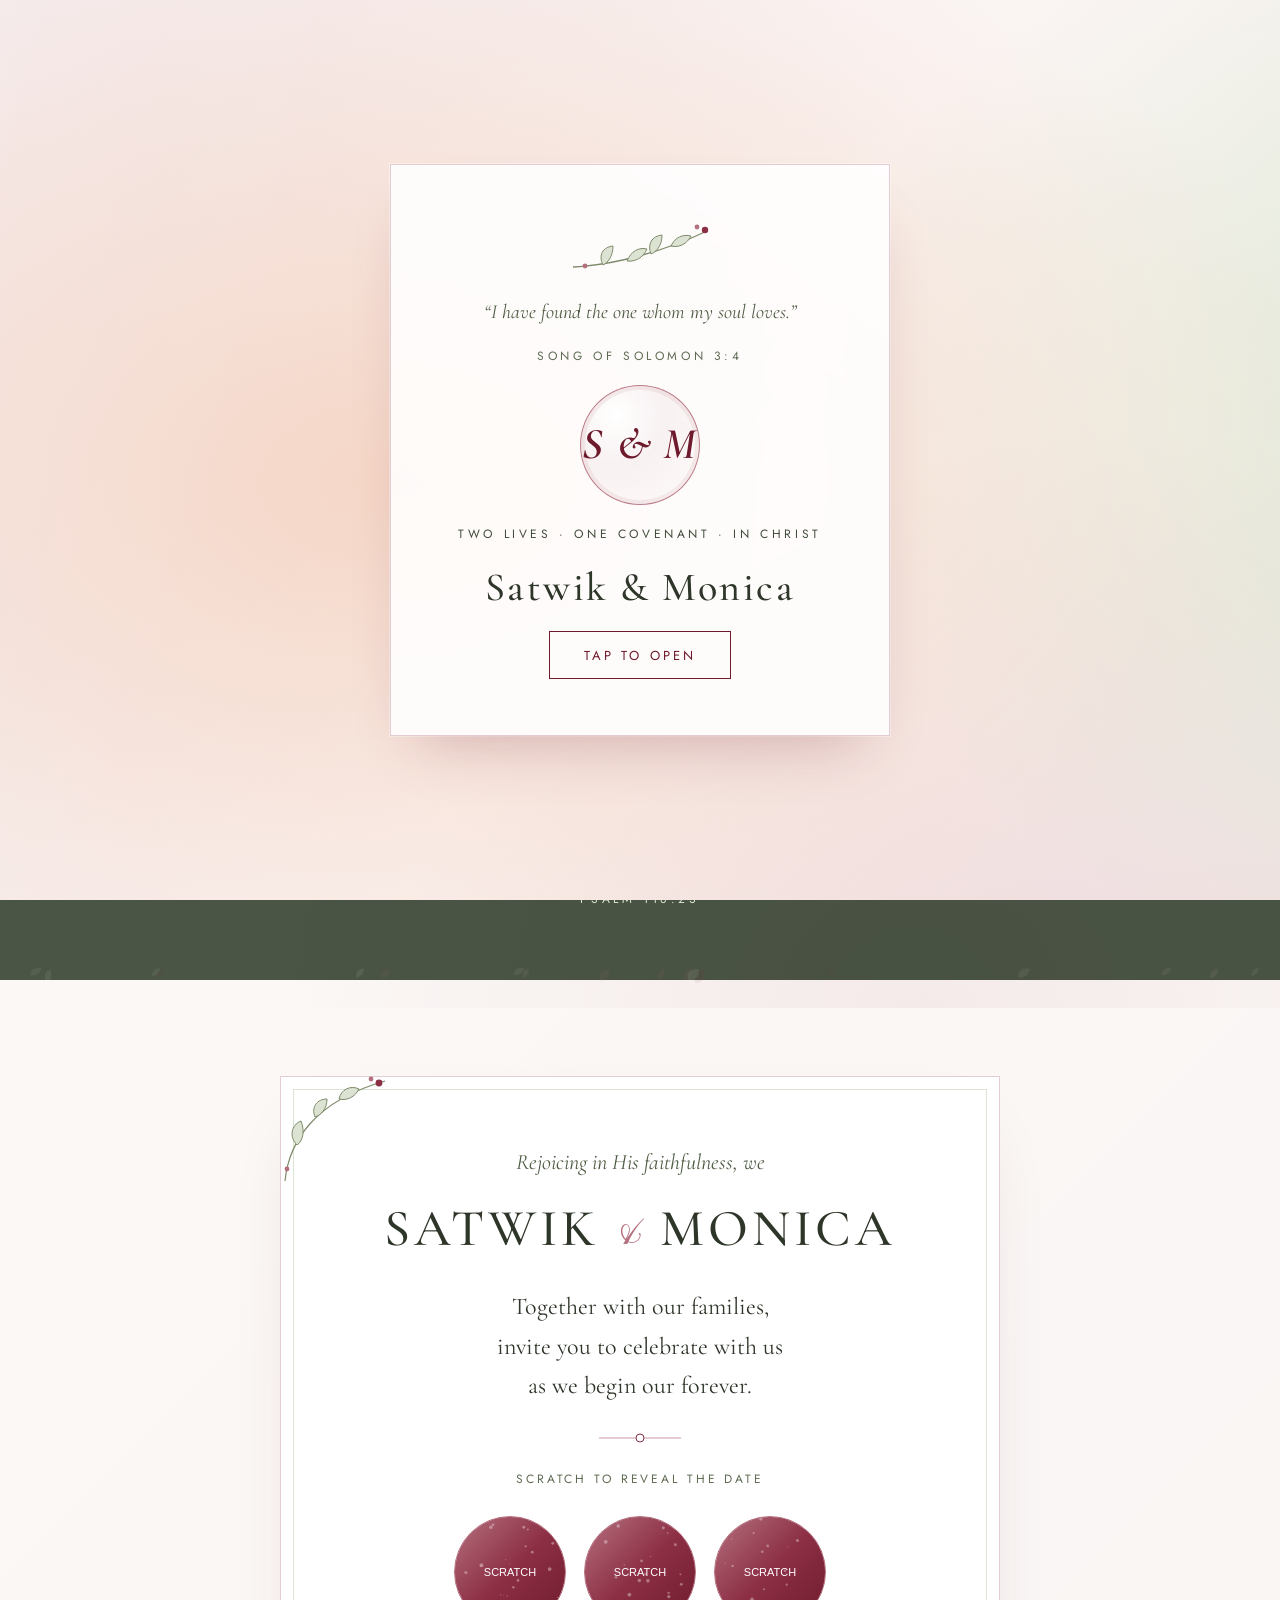
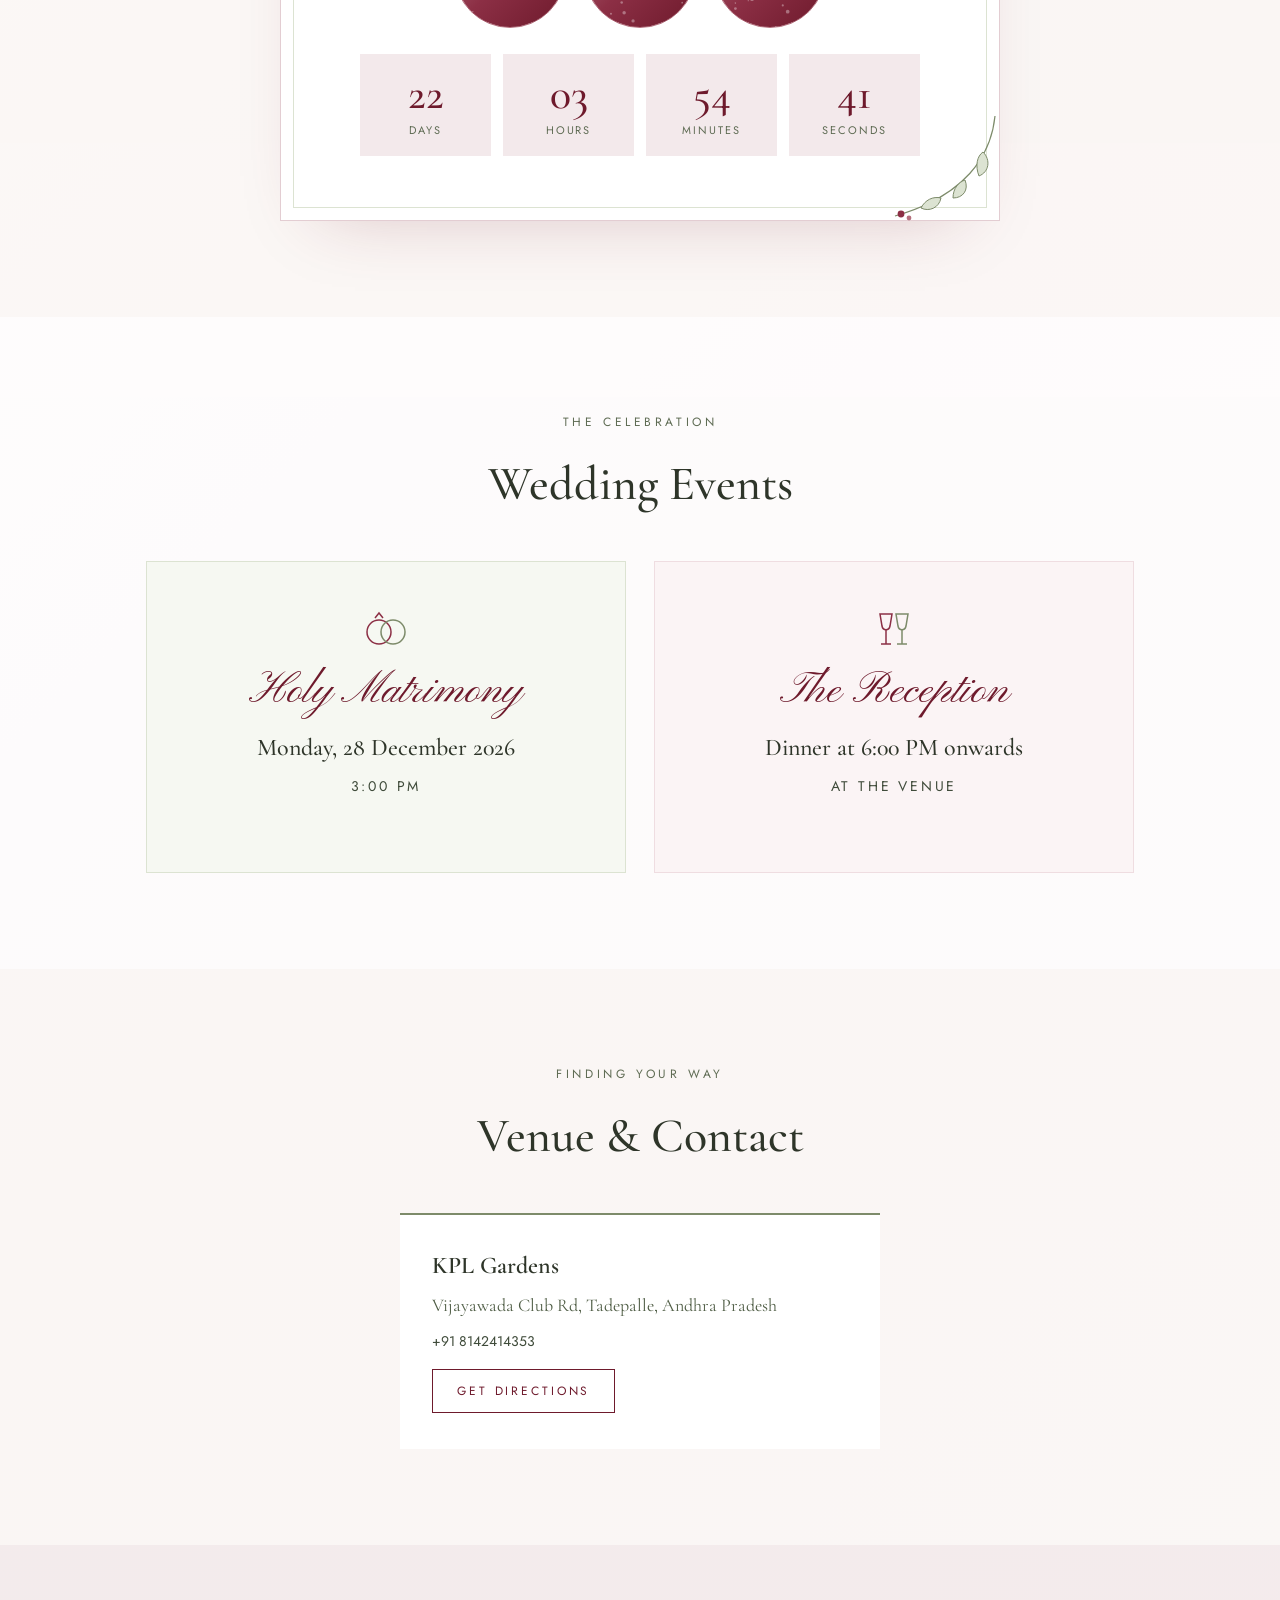
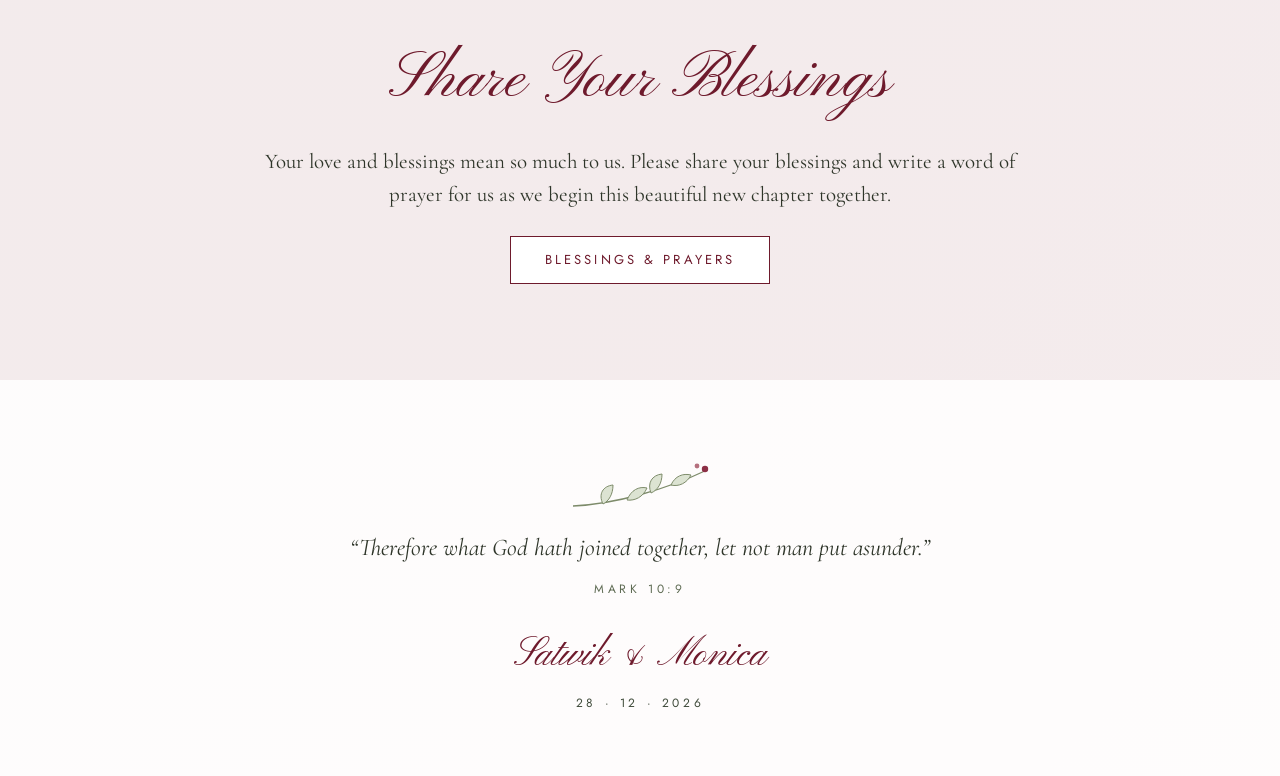
==== commit bc72902e: "Update wedding invitation venue details Simplify the reception event card, restore ceremony venue co" ====
--- a/index.html
+++ b/index.html
@@ -1,432 +1,446 @@
-<!DOCTYPE html>
-<html lang="en">
-<head>
-<meta charset="UTF-8">
-<meta name="viewport" content="width=device-width, initial-scale=1.0">
-<meta name="theme-color" content="#6E1A2C">
-<meta name="description" content="You are invited to our wedding">
-<title>Wedding Invitation</title>
-<link rel="preconnect" href="https://fonts.googleapis.com">
-<link rel="preconnect" href="https://fonts.gstatic.com" crossorigin>
-<link href="https://fonts.googleapis.com/css2?family=Cormorant+Garamond:ital,wght@0,400;0,500;0,600;1,400&family=Pinyon+Script&family=Jost:wght@400;500&display=swap" rel="stylesheet">
-<link rel="stylesheet" href="inv.css">
-</head>
-<body class="locked">
-
-<!--
-  =====================================================================
-   HOW TO EDIT THIS INVITATION
-   You don't need to edit the HTML below.
-   Scroll to the bottom of this file and change the values inside
-   "WEDDING DETAILS" (names, date, venues, phone numbers, etc.).
-   Every place on the page updates automatically.
-   Colours are in inv.css, at the top (:root).
-  =====================================================================
--->
-
-<!-- ================= COVER (Tap to Open) ================= -->
-<div id="cover" role="dialog" aria-label="Wedding invitation cover">
-  <div class="cover-card">
-    <svg class="float" width="150" height="56" viewBox="0 0 150 56" fill="none" aria-hidden="true"><path d="M8 46 C50 44 100 30 142 10" stroke="#7D8B6A" stroke-width="1.3"/><path d="M38 44 C33 34 38 26 48 25 C48 34 44 41 38 44Z" fill="#DCE3D2" stroke="#7D8B6A"/><path d="M62 40 C66 30 74 26 82 28 C78 37 70 41 62 40Z" fill="#DCE3D2" stroke="#7D8B6A"/><path d="M86 33 C82 23 87 15 97 14 C97 23 93 30 86 33Z" fill="#DCE3D2" stroke="#7D8B6A"/><path d="M106 25 C110 16 118 13 126 15 C122 23 114 27 106 25Z" fill="#DCE3D2" stroke="#7D8B6A"/><circle cx="140" cy="9" r="3.2" fill="#8C2F45"/><circle cx="132" cy="6" r="2.4" fill="#B5707E"/><circle cx="20" cy="45" r="2.4" fill="#B5707E"/></svg>
-    <p class="verse">“I have found the one whom my soul loves.”</p>
-    <p class="label">Song of Solomon 3:4</p>
-    <div class="monogram" data-field="monogram"></div>
-    <p class="label" style="color:var(--green-deep)">Two lives · One covenant · In Christ</p>
-    <h1><span data-field="groom"></span> &amp; <span data-field="bride"></span></h1>
-    <button class="btn" id="openBtn">Tap to Open</button>
-  </div>
-</div>
-
-<!-- ================= NAVIGATION ================= -->
-<nav>
-  <a href="#top" class="brand" data-field="monogram"></a>
-  <div class="links">
-    <a href="#invitation-details">Invitation</a>
-    <a href="#events">Events</a>
-    <a href="#contact">Venue</a>
-    <a href="#rsvp">BLESS US</a>
-  </div>
-</nav>
-
-<!-- ================= HERO ================= -->
-<section id="top">
-  <div class="wrap narrow reveal">
-    <svg width="220" height="44" viewBox="0 0 220 44" fill="none" aria-hidden="true"><path d="M10 22 H92" stroke="#C9D2BD"/><path d="M128 22 H210" stroke="#C9D2BD"/><path d="M110 8 C102 14 102 30 110 36 C118 30 118 14 110 8Z" fill="#F3E9EB" stroke="#B5707E"/><path d="M96 22 C100 14 106 14 110 22 C106 30 100 30 96 22Z" fill="#DCE3D2" stroke="#7D8B6A"/><path d="M124 22 C120 14 114 14 110 22 C114 30 120 30 124 22Z" fill="#DCE3D2" stroke="#7D8B6A"/></svg>
-    <p class="label">Welcome to the wedding of</p>
-    <h2 class="hero-name" data-field="groom"></h2>
-    <span class="amp">&amp;</span>
-    <h2 class="hero-name" data-field="bride"></h2>
-    <div class="hero-meta">
-      <span data-field="dayName"></span><span class="bar"></span>
-      <span data-field="shortDate"></span><span class="bar"></span>
-      <span data-field="city"></span>
-    </div>
-  </div>
-</section>
-
-<!-- ================= VERSE ================= -->
-<section class="verse-band">
-  <div class="wrap narrow reveal">
-    <p class="q">“This is the LORD’s doing; it is marvellous in our eyes.”</p>
-    <p class="label">Psalm 118:23</p>
-  </div>
-</section>
-
-<!-- ================= INVITATION DETAILS ================= -->
-<section id="invitation-details">
-  <div class="inv-card reveal">
-    <svg class="corner tl" viewBox="0 0 120 120" fill="none" aria-hidden="true"><path d="M10 110 C14 70 40 30 110 10" stroke="#7D8B6A" stroke-width="1.2"/><path d="M22 74 C14 66 16 54 26 50 C30 60 28 70 22 74Z" fill="#DCE3D2" stroke="#7D8B6A"/><path d="M40 46 C36 36 42 28 52 28 C52 38 46 44 40 46Z" fill="#DCE3D2" stroke="#7D8B6A"/><path d="M64 28 C66 18 76 14 84 18 C80 26 72 30 64 28Z" fill="#DCE3D2" stroke="#7D8B6A"/><circle cx="104" cy="12" r="3.4" fill="#8C2F45"/><circle cx="96" cy="8" r="2.4" fill="#B5707E"/><circle cx="12" cy="98" r="2.4" fill="#B5707E"/></svg>
-    <svg class="corner br" viewBox="0 0 120 120" fill="none" aria-hidden="true"><path d="M10 110 C14 70 40 30 110 10" stroke="#7D8B6A" stroke-width="1.2"/><path d="M22 74 C14 66 16 54 26 50 C30 60 28 70 22 74Z" fill="#DCE3D2" stroke="#7D8B6A"/><path d="M40 46 C36 36 42 28 52 28 C52 38 46 44 40 46Z" fill="#DCE3D2" stroke="#7D8B6A"/><path d="M64 28 C66 18 76 14 84 18 C80 26 72 30 64 28Z" fill="#DCE3D2" stroke="#7D8B6A"/><circle cx="104" cy="12" r="3.4" fill="#8C2F45"/><circle cx="96" cy="8" r="2.4" fill="#B5707E"/></svg>
-
-    <p class="lead">Rejoicing in His faithfulness, we</p>
-    <h2 class="inv-names"><span data-field="groom"></span><span class="and">&amp;</span><span data-field="bride"></span></h2>
-    <p class="inv-text">Together with our families,<br>invite you to celebrate with us<br>as we begin our forever.</p>
-
-    <svg width="90" height="20" viewBox="0 0 90 20" fill="none" aria-hidden="true"><path d="M4 10 H86" stroke="#C99AA5"/><circle cx="45" cy="10" r="4" fill="#FFFFFF" stroke="#8C2F45"/></svg>
-
-    <p class="scratch-hint" id="scratchHint">Scratch to reveal the date</p>
-    <div class="scratch-row">
-      <div class="scratch"><h3 data-field="scratchDay"></h3><canvas aria-label="Scratch to reveal the day"></canvas></div>
-      <div class="scratch"><h3 data-field="scratchMonth"></h3><canvas aria-label="Scratch to reveal the month"></canvas></div>
-      <div class="scratch"><h3 data-field="scratchYear"></h3><canvas aria-label="Scratch to reveal the year"></canvas></div>
-    </div>
-
-    <div class="countdown" id="countdown" aria-live="polite">
-      <div class="cd"><b id="cdD">00</b><small>Days</small></div>
-      <div class="cd"><b id="cdH">00</b><small>Hours</small></div>
-      <div class="cd"><b id="cdM">00</b><small>Minutes</small></div>
-      <div class="cd"><b id="cdS">00</b><small>Seconds</small></div>
-    </div>
-    <div class="special" id="special">
-      <h3>Today is our special day!</h3>
-      <p>We can’t wait to celebrate along with you.</p>
-    </div>
-  </div>
-</section>
-
-<!-- ================= EVENTS ================= -->
-<section id="events">
-  <div class="wrap">
-    <p class="label reveal">The celebration</p>
-    <h2 class="title reveal">Wedding Events</h2>
-    <div class="cards">
-      <div class="event green reveal">
-        <svg width="56" height="40" viewBox="0 0 56 40" fill="none" aria-hidden="true"><circle cx="21" cy="22" r="12" stroke="#8C2F45" stroke-width="1.5"/><circle cx="35" cy="22" r="12" stroke="#7D8B6A" stroke-width="1.5"/><path d="M17 8 L21 3 L25 8" stroke="#8C2F45" stroke-width="1.5"/></svg>
-        <h3>Holy Matrimony</h3>
-        <p class="date" data-field="ceremony.date"></p>
-        <p class="time" data-field="ceremony.time"></p>
-        <span class="line"></span>
-        <p class="venue" data-field="ceremony.venue"></p>
-        <p class="addr" data-field="ceremony.address"></p>
-      </div>
-      <div class="event pink reveal">
-        <svg width="56" height="40" viewBox="0 0 56 40" fill="none" aria-hidden="true"><path d="M14 4 H26 L24 16 C23 21 17 21 16 16 Z" stroke="#8C2F45" stroke-width="1.5"/><path d="M20 20 V34 M15 34 H25" stroke="#8C2F45" stroke-width="1.5"/><path d="M30 4 H42 L40 16 C39 21 33 21 32 16 Z" stroke="#7D8B6A" stroke-width="1.5"/><path d="M36 20 V34 M31 34 H41" stroke="#7D8B6A" stroke-width="1.5"/></svg>
-        <h3>The Reception</h3>
-        <p class="date" data-field="reception.date"></p>
-        <p class="time" data-field="reception.time"></p>
-        <span class="line"></span>
-        <p class="venue" data-field="reception.venue"></p>
-        <p class="addr" data-field="reception.address"></p>
-      </div>
-    </div>
-  </div>
-</section>
-
-<!-- ================= VENUE & CONTACT ================= -->
-<section id="contact">
-  <div class="wrap">
-    <p class="label reveal">Finding your way</p>
-    <h2 class="title reveal">Venue &amp; Contact</h2>
-    <div class="cards">
-      <div class="vcard reveal">
-        <p class="label">Holy Matrimony</p>
-        <p class="name" data-field="ceremony.venue"></p>
-        <p class="addr" data-field="ceremony.address"></p>
-        <a class="phone" id="ceremonyPhone" href="#"></a>
-        <a class="btn" id="ceremonyMap" href="#" target="_blank" rel="noopener">Get Directions</a>
-      </div>
-      <div class="vcard rose reveal">
-        <p class="label">Reception</p>
-        <p class="name" data-field="reception.venue"></p>
-        <p class="addr" data-field="reception.address"></p>
-        <a class="phone" id="receptionPhone" href="#"></a>
-        <a class="btn" id="receptionMap" href="#" target="_blank" rel="noopener">Get Directions</a>
-      </div>
-    </div>
-  </div>
-</section>
-
-<!-- ================= RSVP ================= -->
-<section id="rsvp">
-  <div class="wrap narrow reveal">
-    <h2 class="script" style="margin:0;font-size:clamp(48px,6vw,64px)">Share Your Blessings</h2>
-    <p>Your love and blessings mean so much to us. Please share your blessings and write a word of prayer for us as we begin this beautiful new chapter together.</p>
-    <a class="btn" id="rsvpBtn" href="#" target="_blank" rel="noopener">Blessings &amp; Prayers</a>
-  </div>
-</section>
-
-<!-- ================= FOOTER ================= -->
-<footer>
-  <div class="wrap narrow reveal">
-    <svg width="150" height="56" viewBox="0 0 150 56" fill="none" aria-hidden="true"><path d="M8 46 C50 44 100 30 142 10" stroke="#7D8B6A" stroke-width="1.3"/><path d="M38 44 C33 34 38 26 48 25 C48 34 44 41 38 44Z" fill="#DCE3D2" stroke="#7D8B6A"/><path d="M62 40 C66 30 74 26 82 28 C78 37 70 41 62 40Z" fill="#DCE3D2" stroke="#7D8B6A"/><path d="M86 33 C82 23 87 15 97 14 C97 23 93 30 86 33Z" fill="#DCE3D2" stroke="#7D8B6A"/><path d="M106 25 C110 16 118 13 126 15 C122 23 114 27 106 25Z" fill="#DCE3D2" stroke="#7D8B6A"/><circle cx="140" cy="9" r="3.2" fill="#8C2F45"/><circle cx="132" cy="6" r="2.4" fill="#B5707E"/></svg>
-    <p class="q">“Therefore what God hath joined together, let not man put asunder.”</p>
-    <p class="label">Mark 10:9</p>
-    <p class="script names"><span data-field="groom"></span> &amp; <span data-field="bride"></span></p>
-    <p class="label" style="color:var(--green-deep)" data-field="shortDate"></p>
-  </div>
-</footer>
-
-<!-- Background music (optional) – plays after "Tap to Open" -->
-<audio id="bgMusic" loop preload="metadata"></audio>
-<button id="musicBtn" aria-label="Play background music" title="Play background music">
-  <svg width="20" height="20" viewBox="0 0 24 24" fill="none" stroke="currentColor" stroke-width="1.6" aria-hidden="true"><path d="M9 18V5l12-2v13"/><circle cx="6" cy="18" r="3"/><circle cx="18" cy="16" r="3"/></svg>
-</button>
-
-<script>
-/* =====================================================================
-   ✏️  WEDDING DETAILS — EDIT ONLY THIS PART
-   Keep the quotes " " around every value.
-   Use \n inside an address to start a new line.
-   ===================================================================== */
-const WEDDING = {
-  groom:    "Satwik",            // Groom's first name
-  bride:    "Monica",            // Bride's first name
-  monogram: "S & M",            // Initials shown in the circle and menu
-  city:     "Vijayawada",             // Shown under the names at the top
-
-  // Wedding date & time (YYYY-MM-DDTHH:MM:SS) — used for the countdown,
-  // the scratch circles and all the dates on the page.
-  dateTime: "2026-12-28T15:00:00",
-  timeZone: "+05:30",           // India = +05:30
-
-  ceremony: {
-    venue:   "KPL Garden",
-    address: "Vijayawada Club Rd, Tadepalle, Andhra Pradesh",
-    phone:   "+91 8142414353",
-    mapLink: "https://maps.app.goo.gl/Qx7F8LjF2C4PEPLE7"                 // Paste a Google Maps link, or leave "" to search by venue name
-  },
-
-  reception: {
-    date:    "Saturday, 02 January 2027",                // Leave "" if same day as the wedding, or e.g. "Sunday, 20 December 2026"
-    time:    "12:00 PM onwards",
-    venue:   "S K Socials",
-    address: "Jalda A Block, Rourkela, Odisha",
-    phone:   "+91 8917406338",
-    mapLink: ""
-  },
-
-  rsvpBy:       "26 December 2026",
-  rsvpWhatsApp: "918895868112", // WhatsApp number with country code, no + or spaces. Leave "" to use email.
-  rsvpEmail:    "monica.aind92@gmail.com",
-
-  music: "audio/great-is-thy-faithfulness.mp3" // Relative path; set to "" to disable music
-};
-/* ======================= END OF EDITABLE PART ======================= */
-
-
-/* ---------- Build all the text from WEDDING ---------- */
-const weddingDate = new Date(WEDDING.dateTime + WEDDING.timeZone);
-const local = new Date(WEDDING.dateTime);  // for showing the day/month exactly as typed
-const DAYS = ["Sunday","Monday","Tuesday","Wednesday","Thursday","Friday","Saturday"];
-const MONTHS = ["January","February","March","April","May","June","July","August","September","October","November","December"];
-const pad = n => String(n).padStart(2, "0");
-
-const day = local.getDate(), month = local.getMonth(), year = local.getFullYear();
-let h = local.getHours(); const ampm = h >= 12 ? "PM" : "AM"; h = h % 12 || 12;
-const fullDate = `${DAYS[local.getDay()]}, ${day} ${MONTHS[month]} ${year}`;
-
-const fields = {
-  groom: WEDDING.groom,
-  bride: WEDDING.bride,
-  monogram: WEDDING.monogram,
-  city: WEDDING.city,
-  dayName: DAYS[local.getDay()],
-  shortDate: `${pad(day)} · ${pad(month + 1)} · ${year}`,
-  scratchDay: pad(day),
-  scratchMonth: MONTHS[month].slice(0, 3).toUpperCase(),
-  scratchYear: year,
-  rsvpBy: WEDDING.rsvpBy,
-  "ceremony.date": fullDate,
-  "ceremony.time": `${h}:${pad(local.getMinutes())} ${ampm}`,
-  "ceremony.venue": WEDDING.ceremony.venue,
-  "ceremony.address": WEDDING.ceremony.address,
-  "reception.date": WEDDING.reception.date || fullDate,
-  "reception.time": WEDDING.reception.time,
-  "reception.venue": WEDDING.reception.venue,
-  "reception.address": WEDDING.reception.address
-};
-document.querySelectorAll("[data-field]").forEach(el => {
-  const v = fields[el.dataset.field];
-  if (v !== undefined) el.textContent = v;
-});
-document.title = `${WEDDING.groom} & ${WEDDING.bride} | Wedding Invitation`;
-
-/* Phone + map links */
-function setupVenue(key) {
-  const v = WEDDING[key];
-  const phone = document.getElementById(key + "Phone");
-  phone.textContent = v.phone;
-  phone.href = "tel:" + v.phone.replace(/[^\d+]/g, "");
-  if (!v.phone) phone.style.display = "none";
-  document.getElementById(key + "Map").href = v.mapLink ||
-    "https://www.google.com/maps/search/?api=1&query=" + encodeURIComponent(v.venue + ", " + v.address.replace(/\n/g, ", "));
-}
-setupVenue("ceremony");
-setupVenue("reception");
-
-/* RSVP button: WhatsApp if a number is given, otherwise email */
-const rsvpMsg = `Wishing you both a lifetime of love and happiness! My prayers and blessings are with you as you begin this beautiful new chapter together.`;
-document.getElementById("rsvpBtn").href = WEDDING.rsvpWhatsApp
-  ? `https://wa.me/${WEDDING.rsvpWhatsApp}?text=${encodeURIComponent(rsvpMsg)}`
-  : `mailto:${WEDDING.rsvpEmail}?subject=${encodeURIComponent("RSVP - Wedding")}&body=${encodeURIComponent(rsvpMsg)}`;
-
-
-/* ---------- Tap to open + music ---------- */
-const cover = document.getElementById("cover");
-const music = document.getElementById("bgMusic");
-const musicBtn = document.getElementById("musicBtn");
-if (WEDDING.music) {
-  music.src = WEDDING.music;
-  musicBtn.classList.add("show", "paused");
-}
-
-function syncMusicButton() {
-  const playing = !music.paused;
-  musicBtn.classList.toggle("paused", !playing);
-  musicBtn.setAttribute("aria-label", playing ? "Pause background music" : "Play background music");
-  musicBtn.title = playing ? "Pause background music" : "Play background music";
-}
-
-document.getElementById("openBtn").addEventListener("click", () => {
-  cover.classList.add("hide");
-  document.body.classList.remove("locked");
-  document.body.classList.add("invitation-open");
-  spawnPetals(28);
-  if (WEDDING.music) {
-    music.play().then(syncMusicButton).catch(error => {
-      syncMusicButton();
-      console.error("Background music could not start:", error);
-    });
-  }
-});
-musicBtn.addEventListener("click", () => {
-  if (music.paused) {
-    music.play().then(syncMusicButton).catch(error => {
-      syncMusicButton();
-      console.error("Background music could not start:", error);
-    });
-  } else {
-    music.pause();
-    syncMusicButton();
-  }
-});
-
-
-/* ---------- Fade sections in on scroll ---------- */
-const io = new IntersectionObserver(entries => {
-  entries.forEach(e => { if (e.isIntersecting) { e.target.classList.add("in"); io.unobserve(e.target); } });
-}, { threshold: 0.15 });
-document.querySelectorAll(".reveal").forEach(el => io.observe(el));
-
-/* ---------- Gentle floating petals on page load ---------- */
-function spawnPetals(count = 12) {
-  const colors = ["#B5707E", "#E3CDD2", "#DCE3D2", "#8C2F45", "#FFFFFF"];
-  for (let i = 0; i < count; i++) {
-    const p = document.createElement("span");
-    p.className = "petal";
-    p.style.left = Math.random() * 100 + "vw";
-    p.style.width = (8 + Math.random() * 10) + "px";
-    p.style.height = (10 + Math.random() * 12) + "px";
-    p.style.background = colors[i % colors.length];
-    p.style.setProperty("--dx", (Math.random() * 220 - 110) + "px");
-    p.style.animationDuration = (5 + Math.random() * 6) + "s";
-    p.style.animationDelay = (Math.random() * 1.4) + "s";
-    document.body.appendChild(p);
-    setTimeout(() => p.remove(), 12000);
-  }
-}
-setTimeout(() => spawnPetals(18), 600);
-setInterval(() => spawnPetals(10), 7000);
-
-/* ---------- Scratch to reveal the date ---------- */
-let revealed = 0;
-const scratches = document.querySelectorAll(".scratch canvas");
-scratches.forEach(canvas => {
-  const ctx = canvas.getContext("2d");
-  const dpr = window.devicePixelRatio || 1;
-  let drawing = false, finished = false;
-
-  function paint() {
-    const r = canvas.getBoundingClientRect();
-    canvas.width = r.width * dpr; canvas.height = r.height * dpr;
-    ctx.setTransform(dpr, 0, 0, dpr, 0, 0);
-    const g = ctx.createLinearGradient(0, 0, r.width, r.height);
-    g.addColorStop(0, "#B5707E"); g.addColorStop(.5, "#8C2F45"); g.addColorStop(1, "#6E1A2C");
-    ctx.fillStyle = g; ctx.fillRect(0, 0, r.width, r.height);
-    ctx.fillStyle = "rgba(255,255,255,.35)";
-    for (let i = 0; i < 26; i++) { ctx.beginPath(); ctx.arc(Math.random() * r.width, Math.random() * r.height, Math.random() * 1.6 + .4, 0, Math.PI * 2); ctx.fill(); }
-    ctx.fillStyle = "#FFFFFF"; ctx.font = "500 11px Jost, sans-serif"; ctx.textAlign = "center";
-    ctx.fillText("SCRATCH", r.width / 2, r.height / 2 + 4);
-  }
-  paint();
-
-  function scratch(e) {
-    if (!drawing || finished) return;
-    const r = canvas.getBoundingClientRect();
-    ctx.globalCompositeOperation = "destination-out";
-    ctx.beginPath(); ctx.arc(e.clientX - r.left, e.clientY - r.top, 16, 0, Math.PI * 2); ctx.fill();
-    check();
-  }
-  function check() {
-    const data = ctx.getImageData(0, 0, canvas.width, canvas.height).data;
-    let clear = 0;
-    for (let i = 3; i < data.length; i += 32) if (data[i] === 0) clear++;
-    if (clear / (data.length / 32) > 0.5) {
-      finished = true; canvas.classList.add("done"); revealed++;
-      if (revealed === scratches.length) { document.getElementById("scratchHint").style.opacity = 0; petals(); }
-    }
-  }
-  canvas.addEventListener("pointerdown", e => { drawing = true; canvas.setPointerCapture(e.pointerId); scratch(e); });
-  canvas.addEventListener("pointermove", scratch);
-  ["pointerup", "pointercancel", "pointerleave"].forEach(t => canvas.addEventListener(t, () => drawing = false));
-  canvas.tabIndex = 0;  // keyboard: press Enter to reveal
-  canvas.addEventListener("keydown", e => {
-    if (e.key === "Enter" || e.key === " ") { e.preventDefault(); ctx.clearRect(0, 0, canvas.width, canvas.height); check(); }
-  });
-});
-
-/* Falling petals after all three circles are revealed */
-function petals() {
-  const colors = ["#B5707E", "#E3CDD2", "#DCE3D2", "#8C2F45", "#FFFFFF"];
-  for (let i = 0; i < 40; i++) {
-    const p = document.createElement("span");
-    p.className = "petal";
-    p.style.left = Math.random() * 100 + "vw";
-    p.style.background = colors[i % colors.length];
-    p.style.setProperty("--dx", (Math.random() * 160 - 80) + "px");
-    p.style.animationDuration = (3 + Math.random() * 3) + "s";
-    p.style.animationDelay = (Math.random() * 1.2) + "s";
-    document.body.appendChild(p);
-    setTimeout(() => p.remove(), 7500);
-  }
-}
-
-
-/* ---------- Countdown ---------- */
-function tick() {
-  const diff = weddingDate - new Date();
-  if (diff <= 0) {
-    document.getElementById("countdown").style.display = "none";
-    document.getElementById("special").classList.add("show");
-    return clearInterval(timer);
-  }
-  document.getElementById("cdD").textContent = pad(Math.floor(diff / 864e5));
-  document.getElementById("cdH").textContent = pad(Math.floor(diff / 36e5) % 24);
-  document.getElementById("cdM").textContent = pad(Math.floor(diff / 6e4) % 60);
-  document.getElementById("cdS").textContent = pad(Math.floor(diff / 1e3) % 60);
-}
-const timer = setInterval(tick, 1000);
-tick();
-</script>
-</body>
-</html>
+<!DOCTYPE html>
+<html lang="en">
+<head>
+<meta charset="UTF-8">
+<meta name="viewport" content="width=device-width, initial-scale=1.0">
+<meta name="theme-color" content="#6E1A2C">
+<meta name="description" content="You are invited to our wedding">
+<title>Wedding Invitation</title>
+<link rel="preconnect" href="https://fonts.googleapis.com">
+<link rel="preconnect" href="https://fonts.gstatic.com" crossorigin>
+<link href="https://fonts.googleapis.com/css2?family=Cormorant+Garamond:ital,wght@0,400;0,500;0,600;1,400&family=Pinyon+Script&family=Jost:wght@400;500&display=swap" rel="stylesheet">
+<link rel="stylesheet" href="inv.css">
+</head>
+<body class="locked">
+
+<!--
+  =====================================================================
+   HOW TO EDIT THIS INVITATION
+   You don't need to edit the HTML below.
+   Scroll to the bottom of this file and change the values inside
+   "WEDDING DETAILS" (names, date, venues, phone numbers, etc.).
+   Every place on the page updates automatically.
+   Colours are in inv.css, at the top (:root).
+  =====================================================================
+-->
+
+<!-- ================= COVER (Tap to Open) ================= -->
+<div id="cover" role="dialog" aria-label="Wedding invitation cover">
+  <div class="cover-card">
+    <svg class="float" width="150" height="56" viewBox="0 0 150 56" fill="none" aria-hidden="true"><path d="M8 46 C50 44 100 30 142 10" stroke="#7D8B6A" stroke-width="1.3"/><path d="M38 44 C33 34 38 26 48 25 C48 34 44 41 38 44Z" fill="#DCE3D2" stroke="#7D8B6A"/><path d="M62 40 C66 30 74 26 82 28 C78 37 70 41 62 40Z" fill="#DCE3D2" stroke="#7D8B6A"/><path d="M86 33 C82 23 87 15 97 14 C97 23 93 30 86 33Z" fill="#DCE3D2" stroke="#7D8B6A"/><path d="M106 25 C110 16 118 13 126 15 C122 23 114 27 106 25Z" fill="#DCE3D2" stroke="#7D8B6A"/><circle cx="140" cy="9" r="3.2" fill="#8C2F45"/><circle cx="132" cy="6" r="2.4" fill="#B5707E"/><circle cx="20" cy="45" r="2.4" fill="#B5707E"/></svg>
+    <p class="verse">“I have found the one whom my soul loves.”</p>
+    <p class="label">Song of Solomon 3:4</p>
+    <div class="monogram" data-field="monogram"></div>
+    <p class="label" style="color:var(--green-deep)">Two lives · One covenant · In Christ</p>
+    <h1><span data-field="groom"></span> &amp; <span data-field="bride"></span></h1>
+    <button class="btn" id="openBtn">Tap to Open</button>
+  </div>
+</div>
+
+<!-- ================= NAVIGATION ================= -->
+<nav>
+  <a href="#top" class="brand" data-field="monogram"></a>
+  <div class="links">
+    <a href="#invitation-details">Invitation</a>
+    <a href="#events">Events</a>
+    <a href="#contact">Venue</a>
+    <a href="#rsvp">BLESS US</a>
+  </div>
+</nav>
+
+<!-- ================= HERO ================= -->
+<section id="top">
+  <div class="wrap narrow reveal">
+    <svg width="220" height="44" viewBox="0 0 220 44" fill="none" aria-hidden="true"><path d="M10 22 H92" stroke="#C9D2BD"/><path d="M128 22 H210" stroke="#C9D2BD"/><path d="M110 8 C102 14 102 30 110 36 C118 30 118 14 110 8Z" fill="#F3E9EB" stroke="#B5707E"/><path d="M96 22 C100 14 106 14 110 22 C106 30 100 30 96 22Z" fill="#DCE3D2" stroke="#7D8B6A"/><path d="M124 22 C120 14 114 14 110 22 C114 30 120 30 124 22Z" fill="#DCE3D2" stroke="#7D8B6A"/></svg>
+    <p class="label">Welcome to the wedding of</p>
+    <h2 class="hero-name" data-field="groom"></h2>
+    <span class="amp">&amp;</span>
+    <h2 class="hero-name" data-field="bride"></h2>
+    <div class="hero-meta">
+      <span data-field="dayName"></span><span class="bar"></span>
+      <span data-field="shortDate"></span><span class="bar"></span>
+      <span data-field="city"></span>
+    </div>
+  </div>
+</section>
+
+<!-- ================= VERSE ================= -->
+<section class="verse-band">
+  <div class="wrap narrow reveal">
+    <p class="q">“This is the LORD’s doing; it is marvellous in our eyes.”</p>
+    <p class="label">Psalm 118:23</p>
+  </div>
+</section>
+
+<!-- ================= INVITATION DETAILS ================= -->
+<section id="invitation-details">
+  <div class="inv-card reveal">
+    <svg class="corner tl" viewBox="0 0 120 120" fill="none" aria-hidden="true"><path d="M10 110 C14 70 40 30 110 10" stroke="#7D8B6A" stroke-width="1.2"/><path d="M22 74 C14 66 16 54 26 50 C30 60 28 70 22 74Z" fill="#DCE3D2" stroke="#7D8B6A"/><path d="M40 46 C36 36 42 28 52 28 C52 38 46 44 40 46Z" fill="#DCE3D2" stroke="#7D8B6A"/><path d="M64 28 C66 18 76 14 84 18 C80 26 72 30 64 28Z" fill="#DCE3D2" stroke="#7D8B6A"/><circle cx="104" cy="12" r="3.4" fill="#8C2F45"/><circle cx="96" cy="8" r="2.4" fill="#B5707E"/><circle cx="12" cy="98" r="2.4" fill="#B5707E"/></svg>
+    <svg class="corner br" viewBox="0 0 120 120" fill="none" aria-hidden="true"><path d="M10 110 C14 70 40 30 110 10" stroke="#7D8B6A" stroke-width="1.2"/><path d="M22 74 C14 66 16 54 26 50 C30 60 28 70 22 74Z" fill="#DCE3D2" stroke="#7D8B6A"/><path d="M40 46 C36 36 42 28 52 28 C52 38 46 44 40 46Z" fill="#DCE3D2" stroke="#7D8B6A"/><path d="M64 28 C66 18 76 14 84 18 C80 26 72 30 64 28Z" fill="#DCE3D2" stroke="#7D8B6A"/><circle cx="104" cy="12" r="3.4" fill="#8C2F45"/><circle cx="96" cy="8" r="2.4" fill="#B5707E"/></svg>
+
+    <p class="lead">Rejoicing in His faithfulness, we</p>
+    <h2 class="inv-names"><span data-field="groom"></span><span class="and">&amp;</span><span data-field="bride"></span></h2>
+    <p class="inv-text">Together with our families,<br>invite you to celebrate with us<br>as we begin our forever.</p>
+
+    <svg width="90" height="20" viewBox="0 0 90 20" fill="none" aria-hidden="true"><path d="M4 10 H86" stroke="#C99AA5"/><circle cx="45" cy="10" r="4" fill="#FFFFFF" stroke="#8C2F45"/></svg>
+
+    <p class="scratch-hint" id="scratchHint">Scratch to reveal the date</p>
+    <div class="scratch-row">
+      <div class="scratch"><h3 data-field="scratchDay"></h3><canvas aria-label="Scratch to reveal the day"></canvas></div>
+      <div class="scratch"><h3 data-field="scratchMonth"></h3><canvas aria-label="Scratch to reveal the month"></canvas></div>
+      <div class="scratch"><h3 data-field="scratchYear"></h3><canvas aria-label="Scratch to reveal the year"></canvas></div>
+    </div>
+
+    <div class="countdown" id="countdown" aria-live="polite">
+      <div class="cd"><b id="cdD">00</b><small>Days</small></div>
+      <div class="cd"><b id="cdH">00</b><small>Hours</small></div>
+      <div class="cd"><b id="cdM">00</b><small>Minutes</small></div>
+      <div class="cd"><b id="cdS">00</b><small>Seconds</small></div>
+    </div>
+    <div class="special" id="special">
+      <h3>Today is our special day!</h3>
+      <p>We can’t wait to celebrate along with you.</p>
+    </div>
+  </div>
+</section>
+
+<!-- ================= EVENTS ================= -->
+<section id="events">
+  <div class="wrap">
+    <p class="label reveal">The celebration</p>
+    <h2 class="title reveal">Wedding Events</h2>
+    <div class="cards">
+      <div class="event green reveal">
+        <svg width="56" height="40" viewBox="0 0 56 40" fill="none" aria-hidden="true"><circle cx="21" cy="22" r="12" stroke="#8C2F45" stroke-width="1.5"/><circle cx="35" cy="22" r="12" stroke="#7D8B6A" stroke-width="1.5"/><path d="M17 8 L21 3 L25 8" stroke="#8C2F45" stroke-width="1.5"/></svg>
+        <h3>Holy Matrimony</h3>
+        <p class="date" data-field="ceremony.date"></p>
+        <p class="time" data-field="ceremony.time"></p>
+        <span class="line"></span>
+      </div>
+      <div class="event pink reveal">
+        <svg width="56" height="40" viewBox="0 0 56 40" fill="none" aria-hidden="true"><path d="M14 4 H26 L24 16 C23 21 17 21 16 16 Z" stroke="#8C2F45" stroke-width="1.5"/><path d="M20 20 V34 M15 34 H25" stroke="#8C2F45" stroke-width="1.5"/><path d="M30 4 H42 L40 16 C39 21 33 21 32 16 Z" stroke="#7D8B6A" stroke-width="1.5"/><path d="M36 20 V34 M31 34 H41" stroke="#7D8B6A" stroke-width="1.5"/></svg>
+        <h3>The Reception</h3>
+        <p class="date" data-field="reception.date"></p>
+        <p class="time" data-field="reception.time"></p>
+        <span class="line"></span>
+        <p class="venue" data-field="reception.venue"></p>
+        <p class="addr" data-field="reception.address"></p>
+      </div>
+    </div>
+  </div>
+</section>
+
+<!-- ================= VENUE & CONTACT ================= -->
+<section id="contact">
+  <div class="wrap">
+    <p class="label reveal">Finding your way</p>
+    <h2 class="title reveal">Venue &amp; Contact</h2>
+    <div class="cards">
+      <div class="vcard reveal">
+        <p class="name" data-field="ceremony.venue"></p>
+        <p class="addr" data-field="ceremony.address"></p>
+        <a class="phone" id="ceremonyPhone" href="#"></a>
+        <a class="btn" id="ceremonyMap" href="#" target="_blank" rel="noopener">Get Directions</a>
+      </div>
+    </div>
+  </div>
+</section>
+
+<!-- ================= RSVP ================= -->
+<section id="rsvp">
+  <div class="wrap narrow reveal">
+    <h2 class="script" style="margin:0;font-size:clamp(48px,6vw,64px)">Share Your Blessings</h2>
+    <p>Your love and blessings mean so much to us. Please share your blessings and write a word of prayer for us as we begin this beautiful new chapter together.</p>
+    <a class="btn" id="rsvpBtn" href="#" target="_blank" rel="noopener">Blessings &amp; Prayers</a>
+  </div>
+</section>
+
+<!-- ================= FOOTER ================= -->
+<footer>
+  <div class="wrap narrow reveal">
+    <svg width="150" height="56" viewBox="0 0 150 56" fill="none" aria-hidden="true"><path d="M8 46 C50 44 100 30 142 10" stroke="#7D8B6A" stroke-width="1.3"/><path d="M38 44 C33 34 38 26 48 25 C48 34 44 41 38 44Z" fill="#DCE3D2" stroke="#7D8B6A"/><path d="M62 40 C66 30 74 26 82 28 C78 37 70 41 62 40Z" fill="#DCE3D2" stroke="#7D8B6A"/><path d="M86 33 C82 23 87 15 97 14 C97 23 93 30 86 33Z" fill="#DCE3D2" stroke="#7D8B6A"/><path d="M106 25 C110 16 118 13 126 15 C122 23 114 27 106 25Z" fill="#DCE3D2" stroke="#7D8B6A"/><circle cx="140" cy="9" r="3.2" fill="#8C2F45"/><circle cx="132" cy="6" r="2.4" fill="#B5707E"/></svg>
+    <p class="q">“Therefore what God hath joined together, let not man put asunder.”</p>
+    <p class="label">Mark 10:9</p>
+    <p class="script names"><span data-field="groom"></span> &amp; <span data-field="bride"></span></p>
+    <p class="label" style="color:var(--green-deep)" data-field="shortDate"></p>
+  </div>
+</footer>
+
+<!-- Background music (optional) – plays after "Tap to Open" -->
+<audio id="bgMusic" loop preload="metadata"></audio>
+<button id="musicBtn" aria-label="Play background music" title="Play background music">
+  <svg width="20" height="20" viewBox="0 0 24 24" fill="none" stroke="currentColor" stroke-width="1.6" aria-hidden="true"><path d="M9 18V5l12-2v13"/><circle cx="6" cy="18" r="3"/><circle cx="18" cy="16" r="3"/></svg>
+</button>
+
+<script>
+/* =====================================================================
+   ✏️  WEDDING DETAILS — EDIT ONLY THIS PART
+   Keep the quotes " " around every value.
+   Use \n inside an address to start a new line.
+   ===================================================================== */
+const WEDDING = {
+  groom:    "Satwik",            // Groom's first name
+  bride:    "Monica",            // Bride's first name
+  monogram: "S & M",            // Initials shown in the circle and menu
+  city:     "Vijayawada",             // Shown under the names at the top
+
+  // Wedding date & time (YYYY-MM-DDTHH:MM:SS) — used for the countdown,
+  // the scratch circles and all the dates on the page.
+  dateTime: "2026-12-28T15:00:00",
+  timeZone: "+05:30",           // India = +05:30
+
+  ceremony: {
+    venue:   "KPL Gardens",
+    address: "Vijayawada Club Rd, Tadepalle, Andhra Pradesh",
+    phone:   "+91 8142414353",
+    mapLink: "https://maps.app.goo.gl/Qx7F8LjF2C4PEPLE7"                 // Paste a Google Maps link, or leave "" to search by venue name
+  },
+
+  reception: {
+    date:    "Dinner at 6:00 PM onwards",
+    time:    "At the venue",
+    venue:   "",
+    address: "",
+    phone:   "",
+    mapLink: ""
+  },
+
+  rsvpBy:       "26 December 2026",
+  rsvpWhatsApp: "918895868112", // WhatsApp number with country code, no + or spaces. Leave "" to use email.
+  rsvpEmail:    "monica.aind92@gmail.com",
+
+  music: "audio/great-is-thy-faithfulness.mp3" // Relative path; set to "" to disable music
+};
+/* ======================= END OF EDITABLE PART ======================= */
+
+
+/* ---------- Build all the text from WEDDING ---------- */
+const weddingDate = new Date(WEDDING.dateTime + WEDDING.timeZone);
+const local = new Date(WEDDING.dateTime);  // for showing the day/month exactly as typed
+const DAYS = ["Sunday","Monday","Tuesday","Wednesday","Thursday","Friday","Saturday"];
+const MONTHS = ["January","February","March","April","May","June","July","August","September","October","November","December"];
+const pad = n => String(n).padStart(2, "0");
+
+const day = local.getDate(), month = local.getMonth(), year = local.getFullYear();
+let h = local.getHours(); const ampm = h >= 12 ? "PM" : "AM"; h = h % 12 || 12;
+const fullDate = `${DAYS[local.getDay()]}, ${day} ${MONTHS[month]} ${year}`;
+
+const fields = {
+  groom: WEDDING.groom,
+  bride: WEDDING.bride,
+  monogram: WEDDING.monogram,
+  city: WEDDING.city,
+  dayName: DAYS[local.getDay()],
+  shortDate: `${pad(day)} · ${pad(month + 1)} · ${year}`,
+  scratchDay: pad(day),
+  scratchMonth: MONTHS[month].slice(0, 3).toUpperCase(),
+  scratchYear: year,
+  rsvpBy: WEDDING.rsvpBy,
+  "ceremony.date": fullDate,
+  "ceremony.time": `${h}:${pad(local.getMinutes())} ${ampm}`,
+  "ceremony.venue": WEDDING.ceremony.venue,
+  "ceremony.address": WEDDING.ceremony.address,
+  "reception.date": WEDDING.reception.date || fullDate,
+  "reception.time": WEDDING.reception.time,
+  "reception.venue": WEDDING.reception.venue,
+  "reception.address": WEDDING.reception.address
+};
+document.querySelectorAll("[data-field]").forEach(el => {
+  const v = fields[el.dataset.field];
+  if (v !== undefined) el.textContent = v;
+});
+document.title = `${WEDDING.groom} & ${WEDDING.bride} | Wedding Invitation`;
+
+/* Phone + map links */
+function setupVenue(key) {
+  const v = WEDDING[key];
+  const phone = document.getElementById(key + "Phone");
+  const map = document.getElementById(key + "Map");
+
+  if (!phone && !map) return;
+
+  if (phone) {
+    phone.textContent = v.phone;
+    phone.href = "tel:" + v.phone.replace(/[^\d+]/g, "");
+    if (!v.phone) phone.style.display = "none";
+  }
+
+  if (map) {
+    map.href = v.mapLink ||
+      "https://www.google.com/maps/search/?api=1&query=" + encodeURIComponent(v.venue + ", " + v.address.replace(/\n/g, ", "));
+  }
+}
+setupVenue("ceremony");
+setupVenue("reception");
+
+/* RSVP button: WhatsApp if a number is given, otherwise email */
+const rsvpMsg = `Wishing you both a lifetime of love and happiness! My prayers and blessings are with you as you begin this beautiful new chapter together.`;
+document.getElementById("rsvpBtn").href = WEDDING.rsvpWhatsApp
+  ? `https://wa.me/${WEDDING.rsvpWhatsApp}?text=${encodeURIComponent(rsvpMsg)}`
+  : `mailto:${WEDDING.rsvpEmail}?subject=${encodeURIComponent("RSVP - Wedding")}&body=${encodeURIComponent(rsvpMsg)}`;
+
+
+/* ---------- Tap to open + music ---------- */
+const cover = document.getElementById("cover");
+const music = document.getElementById("bgMusic");
+const musicBtn = document.getElementById("musicBtn");
+const openBtn = document.getElementById("openBtn");
+if (WEDDING.music) {
+  music.src = WEDDING.music;
+  musicBtn.classList.add("show", "paused");
+}
+
+function syncMusicButton() {
+  const playing = !music.paused;
+  musicBtn.classList.toggle("paused", !playing);
+  musicBtn.setAttribute("aria-label", playing ? "Pause background music" : "Play background music");
+  musicBtn.title = playing ? "Pause background music" : "Play background music";
+}
+
+let invitationOpen = false;
+function openInvitation() {
+  if (invitationOpen) return;
+  invitationOpen = true;
+  cover.classList.add("hide");
+  document.body.classList.remove("locked");
+  document.body.classList.add("invitation-open");
+  spawnPetals(28);
+  if (WEDDING.music) {
+    music.play().then(syncMusicButton).catch(error => {
+      syncMusicButton();
+      console.error("Background music could not start:", error);
+    });
+  }
+}
+
+openBtn.addEventListener("click", openInvitation);
+openBtn.addEventListener("pointerdown", openInvitation);
+cover.addEventListener("click", event => {
+  if (event.target === cover) openInvitation();
+});
+document.addEventListener("keydown", event => {
+  if (event.key === "Enter" || event.key === " ") {
+    if (cover && !cover.classList.contains("hide")) openInvitation();
+  }
+});
+musicBtn.addEventListener("click", () => {
+  if (music.paused) {
+    music.play().then(syncMusicButton).catch(error => {
+      syncMusicButton();
+      console.error("Background music could not start:", error);
+    });
+  } else {
+    music.pause();
+    syncMusicButton();
+  }
+});
+
+
+/* ---------- Fade sections in on scroll ---------- */
+const io = new IntersectionObserver(entries => {
+  entries.forEach(e => { if (e.isIntersecting) { e.target.classList.add("in"); io.unobserve(e.target); } });
+}, { threshold: 0.15 });
+document.querySelectorAll(".reveal").forEach(el => io.observe(el));
+
+/* ---------- Gentle floating petals on page load ---------- */
+function spawnPetals(count = 12) {
+  const colors = ["#B5707E", "#E3CDD2", "#DCE3D2", "#8C2F45", "#FFFFFF"];
+  for (let i = 0; i < count; i++) {
+    const p = document.createElement("span");
+    p.className = "petal";
+    p.style.left = Math.random() * 100 + "vw";
+    p.style.width = (8 + Math.random() * 10) + "px";
+    p.style.height = (10 + Math.random() * 12) + "px";
+    p.style.background = colors[i % colors.length];
+    p.style.setProperty("--dx", (Math.random() * 220 - 110) + "px");
+    p.style.animationDuration = (5 + Math.random() * 6) + "s";
+    p.style.animationDelay = (Math.random() * 1.4) + "s";
+    document.body.appendChild(p);
+    setTimeout(() => p.remove(), 12000);
+  }
+}
+setTimeout(() => spawnPetals(18), 600);
+setInterval(() => spawnPetals(10), 7000);
+
+/* ---------- Scratch to reveal the date ---------- */
+let revealed = 0;
+const scratches = document.querySelectorAll(".scratch canvas");
+scratches.forEach(canvas => {
+  const ctx = canvas.getContext("2d");
+  const dpr = window.devicePixelRatio || 1;
+  let drawing = false, finished = false;
+
+  function paint() {
+    const r = canvas.getBoundingClientRect();
+    canvas.width = r.width * dpr; canvas.height = r.height * dpr;
+    ctx.setTransform(dpr, 0, 0, dpr, 0, 0);
+    const g = ctx.createLinearGradient(0, 0, r.width, r.height);
+    g.addColorStop(0, "#B5707E"); g.addColorStop(.5, "#8C2F45"); g.addColorStop(1, "#6E1A2C");
+    ctx.fillStyle = g; ctx.fillRect(0, 0, r.width, r.height);
+    ctx.fillStyle = "rgba(255,255,255,.35)";
+    for (let i = 0; i < 26; i++) { ctx.beginPath(); ctx.arc(Math.random() * r.width, Math.random() * r.height, Math.random() * 1.6 + .4, 0, Math.PI * 2); ctx.fill(); }
+    ctx.fillStyle = "#FFFFFF"; ctx.font = "500 11px Jost, sans-serif"; ctx.textAlign = "center";
+    ctx.fillText("SCRATCH", r.width / 2, r.height / 2 + 4);
+  }
+  paint();
+
+  function scratch(e) {
+    if (!drawing || finished) return;
+    const r = canvas.getBoundingClientRect();
+    ctx.globalCompositeOperation = "destination-out";
+    ctx.beginPath(); ctx.arc(e.clientX - r.left, e.clientY - r.top, 16, 0, Math.PI * 2); ctx.fill();
+    check();
+  }
+  function check() {
+    const data = ctx.getImageData(0, 0, canvas.width, canvas.height).data;
+    let clear = 0;
+    for (let i = 3; i < data.length; i += 32) if (data[i] === 0) clear++;
+    if (clear / (data.length / 32) > 0.5) {
+      finished = true; canvas.classList.add("done"); revealed++;
+      if (revealed === scratches.length) { document.getElementById("scratchHint").style.opacity = 0; petals(); }
+    }
+  }
+  canvas.addEventListener("pointerdown", e => { drawing = true; canvas.setPointerCapture(e.pointerId); scratch(e); });
+  canvas.addEventListener("pointermove", scratch);
+  ["pointerup", "pointercancel", "pointerleave"].forEach(t => canvas.addEventListener(t, () => drawing = false));
+  canvas.tabIndex = 0;  // keyboard: press Enter to reveal
+  canvas.addEventListener("keydown", e => {
+    if (e.key === "Enter" || e.key === " ") { e.preventDefault(); ctx.clearRect(0, 0, canvas.width, canvas.height); check(); }
+  });
+});
+
+/* Falling petals after all three circles are revealed */
+function petals() {
+  const colors = ["#B5707E", "#E3CDD2", "#DCE3D2", "#8C2F45", "#FFFFFF"];
+  for (let i = 0; i < 40; i++) {
+    const p = document.createElement("span");
+    p.className = "petal";
+    p.style.left = Math.random() * 100 + "vw";
+    p.style.background = colors[i % colors.length];
+    p.style.setProperty("--dx", (Math.random() * 160 - 80) + "px");
+    p.style.animationDuration = (3 + Math.random() * 3) + "s";
+    p.style.animationDelay = (Math.random() * 1.2) + "s";
+    document.body.appendChild(p);
+    setTimeout(() => p.remove(), 7500);
+  }
+}
+
+
+/* ---------- Countdown ---------- */
+function tick() {
+  const diff = weddingDate - new Date();
+  if (diff <= 0) {
+    document.getElementById("countdown").style.display = "none";
+    document.getElementById("special").classList.add("show");
+    return clearInterval(timer);
+  }
+  document.getElementById("cdD").textContent = pad(Math.floor(diff / 864e5));
+  document.getElementById("cdH").textContent = pad(Math.floor(diff / 36e5) % 24);
+  document.getElementById("cdM").textContent = pad(Math.floor(diff / 6e4) % 60);
+  document.getElementById("cdS").textContent = pad(Math.floor(diff / 1e3) % 60);
+}
+const timer = setInterval(tick, 1000);
+tick();
+</script>
+</body>
+</html>
--- a/inv.css
+++ b/inv.css
@@ -1,210 +1,210 @@
-/* =========================================================
-   WEDDING INVITATION – STYLES (inv.css)
-   To change colours, edit only the values in :root below.
-   ========================================================= */
-
-:root{
-  /* --- Burgundy family (main theme colour, used sparingly) --- */
-  --burgundy:#6E1A2C;
-  --burgundy-mid:#8C2F45;
-  --rose:#B5707E;
-  --blush:#F3E9EB;
-  --blush-line:#E3CDD2;
-
-  /* --- Whites --- */
-  --white:#FFFFFF;
-  --ivory:#FBF8F6;
-
-  /* --- Greens --- */
-  --sage:#7D8B6A;
-  --sage-light:#DCE3D2;
-  --sage-pale:#F6F8F2;
-  --green-deep:#3F4B3A;
-
-  /* --- Text --- */
-  --text:#2E3529;
-  --text-soft:#4F5D45;
-  --label:#5E6B53;
-
-  /* --- Fonts --- */
-  --serif:'Cormorant Garamond', Georgia, serif;
-  --script:'Pinyon Script', cursive;
-  --sans:'Jost', system-ui, sans-serif;
-  --monogram:'Cormorant Garamond', Georgia, serif;
-}
-
-/* ---------- Base ---------- */
-*{box-sizing:border-box}
-html{scroll-behavior:smooth}
-body{margin:0;background:linear-gradient(135deg,#fffdfb 0%,#f9f1f3 18%,#fbf8f6 42%,#f3ebef 72%,#f8f4f1 100%);background-size:300% 300%;color:var(--text);font-family:var(--serif);-webkit-font-smoothing:antialiased;animation:backgroundShift 12s ease-in-out infinite alternate}
-body::before{content:"";position:fixed;inset:-12%;pointer-events:none;z-index:0;background:
-  radial-gradient(ellipse at 18% 24%, rgba(244,208,188,.72), transparent 34%),
-  radial-gradient(ellipse at 82% 18%, rgba(190,211,177,.72), transparent 36%),
-  radial-gradient(ellipse at 48% 72%, rgba(181,112,126,.34), transparent 38%);
-  background-size:140% 140%;animation:ambientDrift 16s ease-in-out infinite alternate}
-body::after{content:"";position:fixed;inset:-20%;pointer-events:none;z-index:0;background:
-  radial-gradient(ellipse at 25% 42%,rgba(255,255,255,.72),transparent 25%),
-  radial-gradient(ellipse at 76% 58%,rgba(243,233,235,.82),transparent 29%),
-  radial-gradient(ellipse at 55% 12%,rgba(244,208,188,.48),transparent 24%);
-  filter:blur(20px);animation:wallpaperDrift 20s ease-in-out infinite alternate}
-body > *{position:relative;z-index:1}
-body.locked{overflow:hidden}
-a{color:var(--burgundy)}
-img,svg{display:block}
-@keyframes backgroundShift{0%{background-position:0% 50%}100%{background-position:100% 50%}}
-@keyframes ambientDrift{0%{transform:scale(1) translate3d(-1%,0,0);background-position:0% 20%;opacity:.65}100%{transform:scale(1.12) translate3d(1%,-1%,0);background-position:100% 80%;opacity:1}}
-@keyframes wallpaperDrift{0%{transform:translate3d(-2%,1%,0) rotate(-5deg) scale(.95)}100%{transform:translate3d(2%,-1%,0) rotate(5deg) scale(1.08)}}
-
-.label{font-family:var(--sans);font-size:12px;letter-spacing:.3em;text-transform:uppercase;color:var(--label);margin:0}
-.script{font-family:var(--script);font-weight:400;color:var(--burgundy)}
-.btn{display:inline-flex;align-items:center;justify-content:center;min-height:48px;padding:0 34px;background:transparent;border:1px solid var(--burgundy);color:var(--burgundy);font-family:var(--sans);font-size:13px;letter-spacing:.24em;text-transform:uppercase;text-decoration:none;cursor:pointer;transition:background .3s,color .3s,transform .3s ease,box-shadow .3s ease}
-.btn:hover,.btn:focus-visible{background:var(--burgundy);color:var(--white);transform:translateY(-1px);box-shadow:0 8px 18px -10px rgba(110,26,44,.5)}
-section{padding:96px 16px;display:flex;justify-content:center}
-.wrap{width:100%;max-width:1040px;display:flex;flex-direction:column;align-items:center;gap:24px;text-align:center}
-.narrow{max-width:760px}
-h2.title{margin:0;font-weight:500;font-size:clamp(36px,4.4vw,48px);color:var(--text)}
-
-/* Fade-up when scrolled into view */
-.reveal{opacity:0;transform:translateY(22px)}
-.reveal.in{opacity:1;transform:none;animation:sectionReveal .9s ease both}
-@keyframes sectionReveal{0%{opacity:0;transform:translateY(22px)}100%{opacity:1;transform:none}}
-
-/* ---------- Cover (Tap to Open) ---------- */
-#cover{position:fixed;inset:0;z-index:50;background:linear-gradient(125deg,#f3e9eb 0%,#fffaf7 32%,#e5ecdf 62%,#f5d9cc 100%);background-size:300% 300%;display:flex;align-items:center;justify-content:center;padding:24px 16px;overflow:hidden;transition:opacity 1.1s ease,visibility 1.1s,transform 1.1s cubic-bezier(.2,.75,.2,1),filter 1.1s ease;animation:backgroundShift 12s ease-in-out infinite alternate}
-#cover::before{content:"";position:absolute;inset:-25%;background:
-  radial-gradient(ellipse at 25% 35%,rgba(244,208,188,.8),transparent 32%),
-  radial-gradient(ellipse at 75% 32%,rgba(190,211,177,.75),transparent 34%),
-  radial-gradient(ellipse at 50% 70%,rgba(181,112,126,.32),transparent 38%),
-  radial-gradient(ellipse at 50% 45%,rgba(255,255,255,.5),transparent 60%);
-  background-size:150% 150%;animation:coverLight 9s ease-in-out infinite alternate;pointer-events:none}
-#cover::after{content:"";position:absolute;inset:-40%;pointer-events:none;background:linear-gradient(115deg,transparent 35%,rgba(255,255,255,.38) 48%,rgba(255,255,255,.08) 53%,transparent 65%);transform:translateX(-35%) rotate(-8deg);animation:lightSweep 12s ease-in-out infinite}
-#cover.hide{opacity:0;visibility:hidden;transform:scale(1.08);filter:blur(8px)}
-.cover-card{position:relative;z-index:1;width:100%;max-width:500px;background:rgba(255,255,255,.88);border:1px solid var(--blush-line);padding:56px 32px;display:flex;flex-direction:column;align-items:center;gap:20px;text-align:center;box-shadow:0 30px 60px -30px rgba(110,26,44,.3),0 0 0 1px rgba(255,255,255,.4);backdrop-filter:blur(4px);animation:rise 1.5s cubic-bezier(.2,.8,.2,1) both,cardFloat 9s ease-in-out infinite 1.5s}
-.cover-card .verse{margin:0;font-style:italic;font-size:20px;line-height:1.5;color:var(--text-soft)}
-.monogram{width:120px;height:120px;border-radius:50%;border:1px solid rgba(181,112,126,.9);background:radial-gradient(circle at 30% 25%, rgba(255,255,255,.9), rgba(243,233,235,.6) 42%, rgba(255,255,255,.3) 100%);display:flex;align-items:center;justify-content:center;font-family:var(--monogram);font-size:44px;line-height:.9;font-style:italic;font-weight:600;letter-spacing:.04em;text-transform:uppercase;color:var(--burgundy);box-shadow:inset 0 0 0 4px rgba(181,112,126,.12),0 0 0 rgba(181,112,126,0);animation:monogramPulse 3.5s ease-in-out infinite}
-.cover-card h1{margin:0;font-weight:500;font-size:clamp(30px,6vw,40px);letter-spacing:.06em;animation:fadeUp 1.2s ease both}
-.float{animation:float 4s ease-in-out infinite}
-@keyframes rise{0%{opacity:0;transform:translateY(34px) scale(.9);filter:blur(6px)}70%{opacity:1;filter:blur(0)}100%{transform:none}}
-@keyframes float{0%,100%{transform:translateY(0)}50%{transform:translateY(-6px)}}
-@keyframes cardFloat{0%,100%{transform:translateY(0)}50%{transform:translateY(-8px)}}
-@keyframes coverLight{0%{transform:translate3d(-6%,3%,0) scale(.88);opacity:.72}100%{transform:translate3d(6%,-3%,0) scale(1.12);opacity:1}}
-@keyframes lightSweep{0%,15%{transform:translateX(-45%) rotate(-8deg);opacity:0}35%{opacity:.8}70%,100%{transform:translateX(45%) rotate(-8deg);opacity:0}}
-@keyframes monogramPulse{0%,100%{transform:scale(1);box-shadow:inset 0 0 0 4px rgba(181,112,126,.12),0 0 0 rgba(181,112,126,0)}50%{transform:scale(1.05);box-shadow:inset 0 0 0 4px rgba(181,112,126,.18),0 0 20px rgba(181,112,126,.15)}}
-@keyframes fadeUp{0%{opacity:0;transform:translateY(12px)}100%{opacity:1;transform:translateY(0)}}
-
-/* ---------- Navigation ---------- */
-nav{position:sticky;top:0;z-index:20;background:rgba(255,255,255,.94);backdrop-filter:blur(6px);border-bottom:1px solid #EFE3E5;padding:12px 24px;display:flex;flex-wrap:wrap;align-items:center;justify-content:space-between;gap:10px}
-nav .brand{font-family:var(--monogram);font-size:28px;line-height:1;font-style:italic;font-weight:600;letter-spacing:.16em;text-transform:uppercase;color:var(--burgundy);text-decoration:none;display:inline-flex;align-items:center;justify-content:center;min-width:86px;transition:transform .3s ease,color .3s ease}
-nav .brand:hover{transform:scale(1.04);color:var(--burgundy-mid)}
-nav .links{display:flex;flex-wrap:wrap;gap:22px}
-nav .links a{font-family:var(--sans);font-size:12px;letter-spacing:.2em;text-transform:uppercase;color:var(--green-deep);text-decoration:none;padding:8px 0}
-nav .links a:hover{color:var(--burgundy)}
-
-/* ---------- Hero ---------- */
-#top{background:rgba(255,255,255,.72);padding:100px 16px 110px}
-.hero-name{margin:0;font-family:var(--script);font-weight:400;font-size:clamp(56px,10vw,104px);line-height:1.05;color:var(--burgundy);animation:fadeUp .9s ease both}
-.amp{font-style:italic;font-size:30px;color:var(--sage);animation:fadeUp 1.1s ease both}
-.hero-meta{margin-top:12px;display:flex;flex-wrap:wrap;align-items:center;justify-content:center;gap:20px;font-family:var(--sans);font-size:14px;letter-spacing:.28em;text-transform:uppercase;color:var(--green-deep);animation:fadeUp 1.3s ease both}
-.hero-meta .bar{width:1px;height:28px;background:var(--sage-light)}
-
-/* ---------- Verse band ---------- */
-.verse-band{background:rgba(63,75,58,.94);padding:72px 16px}
-.verse-band p.q{margin:0;font-style:italic;font-size:clamp(24px,3.4vw,34px);line-height:1.4;color:var(--white)}
-.verse-band .label{color:var(--sage-light)}
-
-/* ---------- Invitation details ---------- */
-#invitation-details{background:rgba(251,248,246,.72);position:relative;overflow:hidden}
-.inv-card{position:relative;width:100%;max-width:720px;background:var(--white);border:1px solid var(--blush-line);padding:72px 32px 64px;display:flex;flex-direction:column;align-items:center;gap:22px;text-align:center;box-shadow:0 30px 70px -40px rgba(110,26,44,.25)}
-.inv-card::before{content:"";position:absolute;inset:12px;border:1px solid var(--sage-light);pointer-events:none}
-.corner{position:absolute;width:120px;height:120px;pointer-events:none}
-.corner.tl{top:-6px;left:-6px}
-.corner.br{bottom:-6px;right:-6px;transform:rotate(180deg)}
-.inv-card .lead{margin:0;font-style:italic;font-size:22px;color:var(--text-soft)}
-.inv-names{margin:0;font-weight:500;font-size:clamp(34px,6vw,52px);letter-spacing:.08em;text-transform:uppercase;color:var(--text)}
-.inv-names .and{font-family:var(--script);font-weight:400;letter-spacing:0;text-transform:none;color:var(--rose);padding:0 10px}
-.inv-text{margin:0;font-size:clamp(20px,2.4vw,24px);line-height:1.65;color:var(--text)}
-
-/* Scratch-to-reveal circles */
-.scratch-row{display:flex;flex-wrap:wrap;justify-content:center;gap:18px;margin-top:6px}
-.scratch{position:relative;width:112px;height:112px;border-radius:50%;background:var(--white);border:1px solid var(--rose);display:flex;align-items:center;justify-content:center;touch-action:none;user-select:none}
-.scratch h3{margin:0;font-size:38px;font-weight:600;letter-spacing:.06em;color:var(--burgundy)}
-.scratch canvas{position:absolute;inset:0;width:100%;height:100%;border-radius:50%;cursor:grab;transition:opacity .7s ease}
-.scratch canvas.done{opacity:0;pointer-events:none}
-.scratch-hint{margin:0;font-family:var(--sans);font-size:12px;letter-spacing:.24em;text-transform:uppercase;color:var(--label);transition:opacity .5s}
-
-/* Countdown */
-.countdown{width:100%;max-width:560px;display:grid;grid-template-columns:repeat(4,minmax(0,1fr));gap:12px;margin-top:4px}
-.cd{background:var(--blush);padding:18px 4px;display:flex;flex-direction:column;gap:6px}
-.cd b{font-size:clamp(30px,5vw,44px);font-weight:500;line-height:1;color:var(--burgundy)}
-.cd small{font-family:var(--sans);font-size:11px;letter-spacing:.18em;text-transform:uppercase;color:var(--label)}
-.special{display:none;flex-direction:column;gap:6px}
-.special.show{display:flex}
-.special h3{margin:0;font-family:var(--script);font-weight:400;font-size:44px;color:var(--burgundy)}
-.special p{margin:0;font-size:20px;color:var(--text-soft)}
-
-/* Falling petals */
-.petal{position:fixed;top:-24px;width:12px;height:14px;border-radius:12px 0 12px 0;pointer-events:none;z-index:60;opacity:.85;filter:drop-shadow(0 4px 8px rgba(110,26,44,.12));animation:fall 7s linear forwards}
-@keyframes fall{0%{transform:translate3d(0,0,0) rotate(0deg) scale(1);opacity:0}10%{opacity:1}100%{transform:translate3d(var(--dx),110vh,0) rotate(720deg) scale(.65);opacity:.08}}
-
-/* ---------- Events ---------- */
-#events{background:rgba(255,255,255,.72)}
-.cards{width:100%;display:flex;flex-wrap:wrap;gap:28px;justify-content:center;margin-top:24px}
-.event{flex:1 1 320px;max-width:480px;padding:48px 32px;display:flex;flex-direction:column;align-items:center;gap:14px;text-align:center;border:1px solid}
-.event.green{background:var(--sage-pale);border-color:var(--sage-light)}
-.event.pink{background:#FBF4F5;border-color:#EFDDE1}
-.event h3{margin:0;font-family:var(--script);font-weight:400;font-size:44px;color:var(--burgundy)}
-.event{transition:transform .35s ease,box-shadow .35s ease}
-.event:hover{transform:translateY(-4px);box-shadow:0 18px 28px -18px rgba(110,26,44,.22)}
-.event .date{margin:0;font-size:24px;font-weight:500}
-.event .time{margin:0;font-family:var(--sans);font-size:14px;letter-spacing:.2em;text-transform:uppercase;color:var(--green-deep)}
-.event .line{width:40px;height:1px;background:var(--sage-light)}
-.event.pink .line{background:var(--blush-line)}
-.event .venue{margin:0;font-size:22px;font-weight:600;letter-spacing:.04em;text-transform:uppercase}
-.addr{margin:0;font-size:18px;line-height:1.5;color:var(--text-soft);white-space:pre-line}
-
-/* ---------- Venue & contact ---------- */
-#contact{background:rgba(251,248,246,.72)}
-.vcard{flex:1 1 320px;max-width:480px;background:var(--white);padding:36px 32px;display:flex;flex-direction:column;gap:12px;text-align:left;border-top:2px solid var(--sage)}
-.vcard.rose{border-top-color:var(--rose)}
-.vcard .label{font-size:11px}
-.vcard .name{margin:0;font-size:24px;font-weight:600}
-.vcard .phone{font-family:var(--sans);font-size:14px;color:var(--green-deep);text-decoration:none}
-.vcard .btn{align-self:flex-start;margin-top:6px;min-height:44px;padding:0 24px;font-size:12px}
-
-/* ---------- RSVP ---------- */
-#rsvp{background:rgba(243,233,235,.78)}
-#rsvp p{margin:0;font-size:21px;line-height:1.6}
-#rsvp .btn{background:var(--white)}
-
-/* ---------- Footer ---------- */
-footer{background:rgba(255,255,255,.76);padding:80px 16px 64px;display:flex;justify-content:center}
-footer .wrap{gap:14px}
-footer .q{margin:0;font-style:italic;font-size:24px;line-height:1.5}
-footer .names{margin:18px 0 0;font-size:40px}
-
-/* ---------- Music button ---------- */
-#musicBtn{position:fixed;right:18px;bottom:18px;z-index:30;width:48px;height:48px;border-radius:50%;border:1px solid var(--burgundy);background:var(--white);color:var(--burgundy);display:none;align-items:center;justify-content:center;cursor:pointer;box-shadow:0 8px 20px -10px rgba(110,26,44,.4)}
-#musicBtn.show{display:flex}
-#musicBtn.paused{opacity:.55}
-
-/* ---------- Phones ---------- */
-@media (max-width:520px){
-  section{padding:72px 16px}
-  .inv-card{padding:60px 20px 52px}
-  .cover-card{padding:42px 20px}
-  .cover-card h1{font-size:clamp(24px,7vw,30px);letter-spacing:.03em}
-  .hero-name{font-size:clamp(48px,13vw,68px)}
-  .inv-names{width:100%;max-width:100%;display:flex;flex-direction:column;align-items:center;gap:2px;font-size:clamp(30px,9vw,42px);letter-spacing:.06em;line-height:.95}
-  .inv-names .and{padding:0;line-height:.7}
-  .scratch{width:92px;height:92px}
-  .scratch h3{font-size:30px}
-  .corner{width:84px;height:84px}
-  nav{justify-content:center}
-  footer .names{font-size:clamp(30px,9vw,38px)}
-}
-
-/* Respect users who prefer less motion */
-@media (prefers-reduced-motion:reduce){
-  *{animation:none!important;transition:none!important}
-  .reveal{opacity:1;transform:none}
-}
+/* =========================================================
+   WEDDING INVITATION – STYLES (inv.css)
+   To change colours, edit only the values in :root below.
+   ========================================================= */
+
+:root{
+  /* --- Burgundy family (main theme colour, used sparingly) --- */
+  --burgundy:#6E1A2C;
+  --burgundy-mid:#8C2F45;
+  --rose:#B5707E;
+  --blush:#F3E9EB;
+  --blush-line:#E3CDD2;
+
+  /* --- Whites --- */
+  --white:#FFFFFF;
+  --ivory:#FBF8F6;
+
+  /* --- Greens --- */
+  --sage:#7D8B6A;
+  --sage-light:#DCE3D2;
+  --sage-pale:#F6F8F2;
+  --green-deep:#3F4B3A;
+
+  /* --- Text --- */
+  --text:#2E3529;
+  --text-soft:#4F5D45;
+  --label:#5E6B53;
+
+  /* --- Fonts --- */
+  --serif:'Cormorant Garamond', Georgia, serif;
+  --script:'Pinyon Script', cursive;
+  --sans:'Jost', system-ui, sans-serif;
+  --monogram:'Cormorant Garamond', Georgia, serif;
+}
+
+/* ---------- Base ---------- */
+*{box-sizing:border-box}
+html{scroll-behavior:smooth}
+body{margin:0;background:linear-gradient(135deg,#fffdfb 0%,#f9f1f3 18%,#fbf8f6 42%,#f3ebef 72%,#f8f4f1 100%);background-size:300% 300%;color:var(--text);font-family:var(--serif);-webkit-font-smoothing:antialiased;animation:backgroundShift 12s ease-in-out infinite alternate}
+body::before{content:"";position:fixed;inset:-12%;pointer-events:none;z-index:0;background:
+  radial-gradient(ellipse at 18% 24%, rgba(244,208,188,.72), transparent 34%),
+  radial-gradient(ellipse at 82% 18%, rgba(190,211,177,.72), transparent 36%),
+  radial-gradient(ellipse at 48% 72%, rgba(181,112,126,.34), transparent 38%);
+  background-size:140% 140%;animation:ambientDrift 16s ease-in-out infinite alternate}
+body::after{content:"";position:fixed;inset:-20%;pointer-events:none;z-index:0;background:
+  radial-gradient(ellipse at 25% 42%,rgba(255,255,255,.72),transparent 25%),
+  radial-gradient(ellipse at 76% 58%,rgba(243,233,235,.82),transparent 29%),
+  radial-gradient(ellipse at 55% 12%,rgba(244,208,188,.48),transparent 24%);
+  filter:blur(20px);animation:wallpaperDrift 20s ease-in-out infinite alternate}
+body > *{position:relative;z-index:1}
+body.locked{overflow:hidden}
+a{color:var(--burgundy)}
+img,svg{display:block}
+@keyframes backgroundShift{0%{background-position:0% 50%}100%{background-position:100% 50%}}
+@keyframes ambientDrift{0%{transform:scale(1) translate3d(-1%,0,0);background-position:0% 20%;opacity:.65}100%{transform:scale(1.12) translate3d(1%,-1%,0);background-position:100% 80%;opacity:1}}
+@keyframes wallpaperDrift{0%{transform:translate3d(-2%,1%,0) rotate(-5deg) scale(.95)}100%{transform:translate3d(2%,-1%,0) rotate(5deg) scale(1.08)}}
+
+.label{font-family:var(--sans);font-size:12px;letter-spacing:.3em;text-transform:uppercase;color:var(--label);margin:0}
+.script{font-family:var(--script);font-weight:400;color:var(--burgundy)}
+.btn{display:inline-flex;align-items:center;justify-content:center;min-height:48px;padding:0 34px;background:transparent;border:1px solid var(--burgundy);color:var(--burgundy);font-family:var(--sans);font-size:13px;letter-spacing:.24em;text-transform:uppercase;text-decoration:none;cursor:pointer;transition:background .3s,color .3s,transform .3s ease,box-shadow .3s ease}
+.btn:hover,.btn:focus-visible{background:var(--burgundy);color:var(--white);transform:translateY(-1px);box-shadow:0 8px 18px -10px rgba(110,26,44,.5)}
+section{padding:96px 16px;display:flex;justify-content:center}
+.wrap{width:100%;max-width:1040px;display:flex;flex-direction:column;align-items:center;gap:24px;text-align:center}
+.narrow{max-width:760px}
+h2.title{margin:0;font-weight:500;font-size:clamp(36px,4.4vw,48px);color:var(--text)}
+
+/* Fade-up when scrolled into view */
+.reveal{opacity:0;transform:translateY(22px)}
+.reveal.in{opacity:1;transform:none;animation:sectionReveal .9s ease both}
+@keyframes sectionReveal{0%{opacity:0;transform:translateY(22px)}100%{opacity:1;transform:none}}
+
+/* ---------- Cover (Tap to Open) ---------- */
+#cover{position:fixed;inset:0;z-index:50;background:linear-gradient(125deg,#f3e9eb 0%,#fffaf7 32%,#e5ecdf 62%,#f5d9cc 100%);background-size:300% 300%;display:flex;align-items:center;justify-content:center;padding:24px 16px;overflow:hidden;transition:opacity 1.1s ease,visibility 1.1s,transform 1.1s cubic-bezier(.2,.75,.2,1),filter 1.1s ease;animation:backgroundShift 12s ease-in-out infinite alternate}
+#cover::before{content:"";position:absolute;inset:-25%;background:
+  radial-gradient(ellipse at 25% 35%,rgba(244,208,188,.8),transparent 32%),
+  radial-gradient(ellipse at 75% 32%,rgba(190,211,177,.75),transparent 34%),
+  radial-gradient(ellipse at 50% 70%,rgba(181,112,126,.32),transparent 38%),
+  radial-gradient(ellipse at 50% 45%,rgba(255,255,255,.5),transparent 60%);
+  background-size:150% 150%;animation:coverLight 9s ease-in-out infinite alternate;pointer-events:none}
+#cover::after{content:"";position:absolute;inset:-40%;pointer-events:none;background:linear-gradient(115deg,transparent 35%,rgba(255,255,255,.38) 48%,rgba(255,255,255,.08) 53%,transparent 65%);transform:translateX(-35%) rotate(-8deg);animation:lightSweep 12s ease-in-out infinite}
+#cover.hide{opacity:0;visibility:hidden;transform:scale(1.08);filter:blur(8px)}
+.cover-card{position:relative;z-index:1;width:100%;max-width:500px;background:rgba(255,255,255,.88);border:1px solid var(--blush-line);padding:56px 32px;display:flex;flex-direction:column;align-items:center;gap:20px;text-align:center;box-shadow:0 30px 60px -30px rgba(110,26,44,.3),0 0 0 1px rgba(255,255,255,.4);backdrop-filter:blur(4px);animation:rise 1.5s cubic-bezier(.2,.8,.2,1) both,cardFloat 9s ease-in-out infinite 1.5s}
+.cover-card .verse{margin:0;font-style:italic;font-size:20px;line-height:1.5;color:var(--text-soft)}
+.monogram{width:120px;height:120px;border-radius:50%;border:1px solid rgba(181,112,126,.9);background:radial-gradient(circle at 30% 25%, rgba(255,255,255,.9), rgba(243,233,235,.6) 42%, rgba(255,255,255,.3) 100%);display:flex;align-items:center;justify-content:center;font-family:var(--monogram);font-size:44px;line-height:.9;font-style:italic;font-weight:600;letter-spacing:.04em;text-transform:uppercase;color:var(--burgundy);box-shadow:inset 0 0 0 4px rgba(181,112,126,.12),0 0 0 rgba(181,112,126,0);animation:monogramPulse 3.5s ease-in-out infinite}
+.cover-card h1{margin:0;font-weight:500;font-size:clamp(30px,6vw,40px);letter-spacing:.06em;animation:fadeUp 1.2s ease both}
+.float{animation:float 4s ease-in-out infinite}
+@keyframes rise{0%{opacity:0;transform:translateY(34px) scale(.9);filter:blur(6px)}70%{opacity:1;filter:blur(0)}100%{transform:none}}
+@keyframes float{0%,100%{transform:translateY(0)}50%{transform:translateY(-6px)}}
+@keyframes cardFloat{0%,100%{transform:translateY(0)}50%{transform:translateY(-8px)}}
+@keyframes coverLight{0%{transform:translate3d(-6%,3%,0) scale(.88);opacity:.72}100%{transform:translate3d(6%,-3%,0) scale(1.12);opacity:1}}
+@keyframes lightSweep{0%,15%{transform:translateX(-45%) rotate(-8deg);opacity:0}35%{opacity:.8}70%,100%{transform:translateX(45%) rotate(-8deg);opacity:0}}
+@keyframes monogramPulse{0%,100%{transform:scale(1);box-shadow:inset 0 0 0 4px rgba(181,112,126,.12),0 0 0 rgba(181,112,126,0)}50%{transform:scale(1.05);box-shadow:inset 0 0 0 4px rgba(181,112,126,.18),0 0 20px rgba(181,112,126,.15)}}
+@keyframes fadeUp{0%{opacity:0;transform:translateY(12px)}100%{opacity:1;transform:translateY(0)}}
+
+/* ---------- Navigation ---------- */
+nav{position:sticky;top:0;z-index:20;background:rgba(255,255,255,.94);backdrop-filter:blur(6px);border-bottom:1px solid #EFE3E5;padding:12px 24px;display:flex;flex-wrap:wrap;align-items:center;justify-content:space-between;gap:10px}
+nav .brand{font-family:var(--monogram);font-size:28px;line-height:1;font-style:italic;font-weight:600;letter-spacing:.16em;text-transform:uppercase;color:var(--burgundy);text-decoration:none;display:inline-flex;align-items:center;justify-content:center;min-width:86px;transition:transform .3s ease,color .3s ease}
+nav .brand:hover{transform:scale(1.04);color:var(--burgundy-mid)}
+nav .links{display:flex;flex-wrap:wrap;gap:22px}
+nav .links a{font-family:var(--sans);font-size:12px;letter-spacing:.2em;text-transform:uppercase;color:var(--green-deep);text-decoration:none;padding:8px 0}
+nav .links a:hover{color:var(--burgundy)}
+
+/* ---------- Hero ---------- */
+#top{background:rgba(255,255,255,.72);padding:100px 16px 110px}
+.hero-name{margin:0;font-family:var(--script);font-weight:400;font-size:clamp(56px,10vw,104px);line-height:1.05;color:var(--burgundy);animation:fadeUp .9s ease both}
+.amp{font-style:italic;font-size:30px;color:var(--sage);animation:fadeUp 1.1s ease both}
+.hero-meta{margin-top:12px;display:flex;flex-wrap:wrap;align-items:center;justify-content:center;gap:20px;font-family:var(--sans);font-size:14px;letter-spacing:.28em;text-transform:uppercase;color:var(--green-deep);animation:fadeUp 1.3s ease both}
+.hero-meta .bar{width:1px;height:28px;background:var(--sage-light)}
+
+/* ---------- Verse band ---------- */
+.verse-band{background:rgba(63,75,58,.94);padding:72px 16px}
+.verse-band p.q{margin:0;font-style:italic;font-size:clamp(24px,3.4vw,34px);line-height:1.4;color:var(--white)}
+.verse-band .label{color:var(--sage-light)}
+
+/* ---------- Invitation details ---------- */
+#invitation-details{background:rgba(251,248,246,.72);position:relative;overflow:hidden}
+.inv-card{position:relative;width:100%;max-width:720px;background:var(--white);border:1px solid var(--blush-line);padding:72px 32px 64px;display:flex;flex-direction:column;align-items:center;gap:22px;text-align:center;box-shadow:0 30px 70px -40px rgba(110,26,44,.25)}
+.inv-card::before{content:"";position:absolute;inset:12px;border:1px solid var(--sage-light);pointer-events:none}
+.corner{position:absolute;width:120px;height:120px;pointer-events:none}
+.corner.tl{top:-6px;left:-6px}
+.corner.br{bottom:-6px;right:-6px;transform:rotate(180deg)}
+.inv-card .lead{margin:0;font-style:italic;font-size:22px;color:var(--text-soft)}
+.inv-names{margin:0;font-weight:500;font-size:clamp(34px,6vw,52px);letter-spacing:.08em;text-transform:uppercase;color:var(--text)}
+.inv-names .and{font-family:var(--script);font-weight:400;letter-spacing:0;text-transform:none;color:var(--rose);padding:0 10px}
+.inv-text{margin:0;font-size:clamp(20px,2.4vw,24px);line-height:1.65;color:var(--text)}
+
+/* Scratch-to-reveal circles */
+.scratch-row{display:flex;flex-wrap:wrap;justify-content:center;gap:18px;margin-top:6px}
+.scratch{position:relative;width:112px;height:112px;border-radius:50%;background:var(--white);border:1px solid var(--rose);display:flex;align-items:center;justify-content:center;touch-action:none;user-select:none}
+.scratch h3{margin:0;font-size:38px;font-weight:600;letter-spacing:.06em;color:var(--burgundy)}
+.scratch canvas{position:absolute;inset:0;width:100%;height:100%;border-radius:50%;cursor:grab;transition:opacity .7s ease}
+.scratch canvas.done{opacity:0;pointer-events:none}
+.scratch-hint{margin:0;font-family:var(--sans);font-size:12px;letter-spacing:.24em;text-transform:uppercase;color:var(--label);transition:opacity .5s}
+
+/* Countdown */
+.countdown{width:100%;max-width:560px;display:grid;grid-template-columns:repeat(4,minmax(0,1fr));gap:12px;margin-top:4px}
+.cd{background:var(--blush);padding:18px 4px;display:flex;flex-direction:column;gap:6px}
+.cd b{font-size:clamp(30px,5vw,44px);font-weight:500;line-height:1;color:var(--burgundy)}
+.cd small{font-family:var(--sans);font-size:11px;letter-spacing:.18em;text-transform:uppercase;color:var(--label)}
+.special{display:none;flex-direction:column;gap:6px}
+.special.show{display:flex}
+.special h3{margin:0;font-family:var(--script);font-weight:400;font-size:44px;color:var(--burgundy)}
+.special p{margin:0;font-size:20px;color:var(--text-soft)}
+
+/* Falling petals */
+.petal{position:fixed;top:-24px;width:12px;height:14px;border-radius:12px 0 12px 0;pointer-events:none;z-index:60;opacity:.85;filter:drop-shadow(0 4px 8px rgba(110,26,44,.12));animation:fall 7s linear forwards}
+@keyframes fall{0%{transform:translate3d(0,0,0) rotate(0deg) scale(1);opacity:0}10%{opacity:1}100%{transform:translate3d(var(--dx),110vh,0) rotate(720deg) scale(.65);opacity:.08}}
+
+/* ---------- Events ---------- */
+#events{background:rgba(255,255,255,.72)}
+.cards{width:100%;display:flex;flex-wrap:wrap;gap:28px;justify-content:center;margin-top:24px}
+.event{flex:1 1 320px;max-width:480px;padding:48px 32px;display:flex;flex-direction:column;align-items:center;gap:14px;text-align:center;border:1px solid}
+.event.green{background:var(--sage-pale);border-color:var(--sage-light)}
+.event.pink{background:#FBF4F5;border-color:#EFDDE1}
+.event h3{margin:0;font-family:var(--script);font-weight:400;font-size:44px;color:var(--burgundy)}
+.event{transition:transform .35s ease,box-shadow .35s ease}
+.event:hover{transform:translateY(-4px);box-shadow:0 18px 28px -18px rgba(110,26,44,.22)}
+.event .date{margin:0;font-size:24px;font-weight:500}
+.event .time{margin:0;font-family:var(--sans);font-size:14px;letter-spacing:.2em;text-transform:uppercase;color:var(--green-deep)}
+.event .line{display:none}
+.event.pink .line{display:none}
+.event .venue{margin:0;font-size:22px;font-weight:600;letter-spacing:.04em;text-transform:uppercase}
+.addr{margin:0;font-size:18px;line-height:1.5;color:var(--text-soft);white-space:pre-line}
+
+/* ---------- Venue & contact ---------- */
+#contact{background:rgba(251,248,246,.72)}
+.vcard{flex:1 1 320px;max-width:480px;background:var(--white);padding:36px 32px;display:flex;flex-direction:column;gap:12px;text-align:left;border-top:2px solid var(--sage)}
+.vcard.rose{border-top-color:var(--rose)}
+.vcard .label{font-size:11px}
+.vcard .name{margin:0;font-size:24px;font-weight:600}
+.vcard .phone{font-family:var(--sans);font-size:14px;color:var(--green-deep);text-decoration:none}
+.vcard .btn{align-self:flex-start;margin-top:6px;min-height:44px;padding:0 24px;font-size:12px}
+
+/* ---------- RSVP ---------- */
+#rsvp{background:rgba(243,233,235,.78)}
+#rsvp p{margin:0;font-size:21px;line-height:1.6}
+#rsvp .btn{background:var(--white)}
+
+/* ---------- Footer ---------- */
+footer{background:rgba(255,255,255,.76);padding:80px 16px 64px;display:flex;justify-content:center}
+footer .wrap{gap:14px}
+footer .q{margin:0;font-style:italic;font-size:24px;line-height:1.5}
+footer .names{margin:18px 0 0;font-size:40px}
+
+/* ---------- Music button ---------- */
+#musicBtn{position:fixed;right:18px;bottom:18px;z-index:30;width:48px;height:48px;border-radius:50%;border:1px solid var(--burgundy);background:var(--white);color:var(--burgundy);display:none;align-items:center;justify-content:center;cursor:pointer;box-shadow:0 8px 20px -10px rgba(110,26,44,.4)}
+#musicBtn.show{display:flex}
+#musicBtn.paused{opacity:.55}
+
+/* ---------- Phones ---------- */
+@media (max-width:520px){
+  section{padding:72px 16px}
+  .inv-card{padding:60px 20px 52px}
+  .cover-card{padding:42px 20px}
+  .cover-card h1{font-size:clamp(24px,7vw,30px);letter-spacing:.03em}
+  .hero-name{font-size:clamp(48px,13vw,68px)}
+  .inv-names{width:100%;max-width:100%;display:flex;flex-direction:column;align-items:center;gap:2px;font-size:clamp(30px,9vw,42px);letter-spacing:.06em;line-height:.95}
+  .inv-names .and{padding:0;line-height:.7}
+  .scratch{width:92px;height:92px}
+  .scratch h3{font-size:30px}
+  .corner{width:84px;height:84px}
+  nav{justify-content:center}
+  footer .names{font-size:clamp(30px,9vw,38px)}
+}
+
+/* Respect users who prefer less motion */
+@media (prefers-reduced-motion:reduce){
+  *{animation:none!important;transition:none!important}
+  .reveal{opacity:1;transform:none}
+}
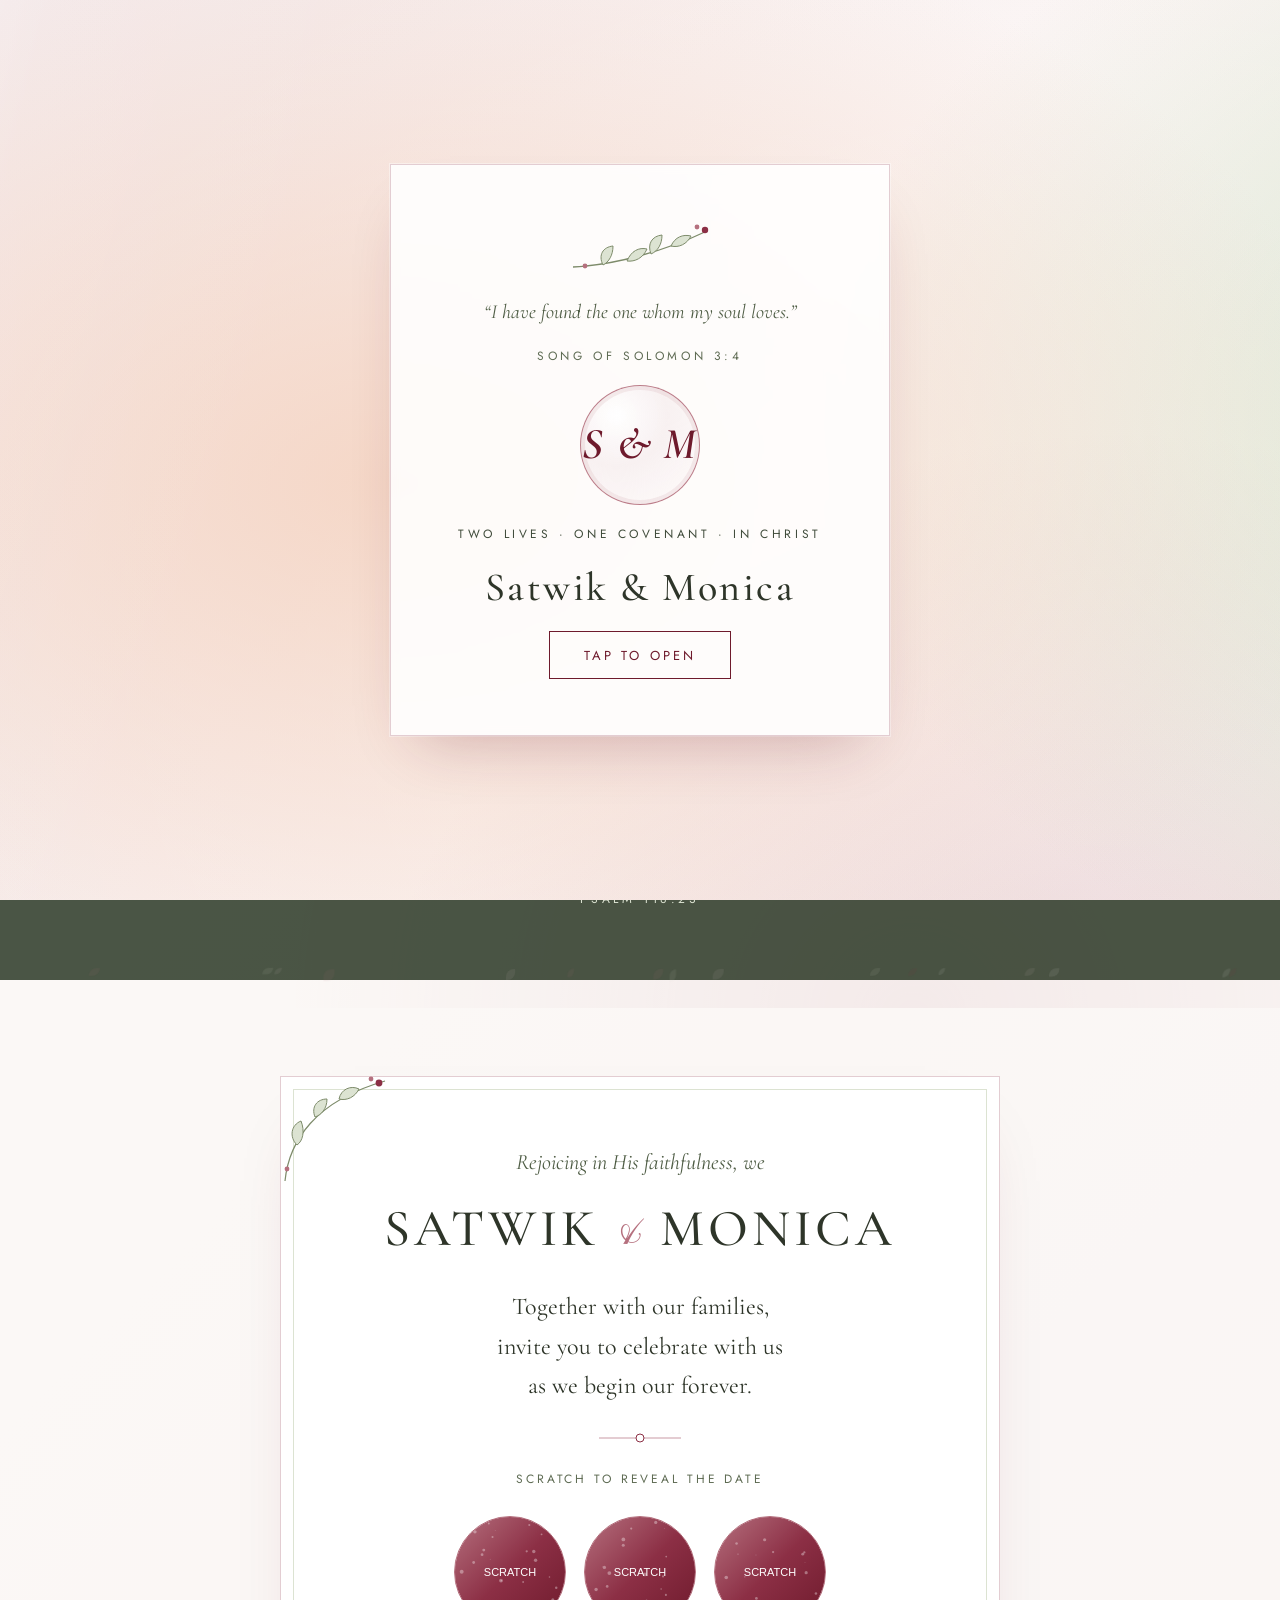
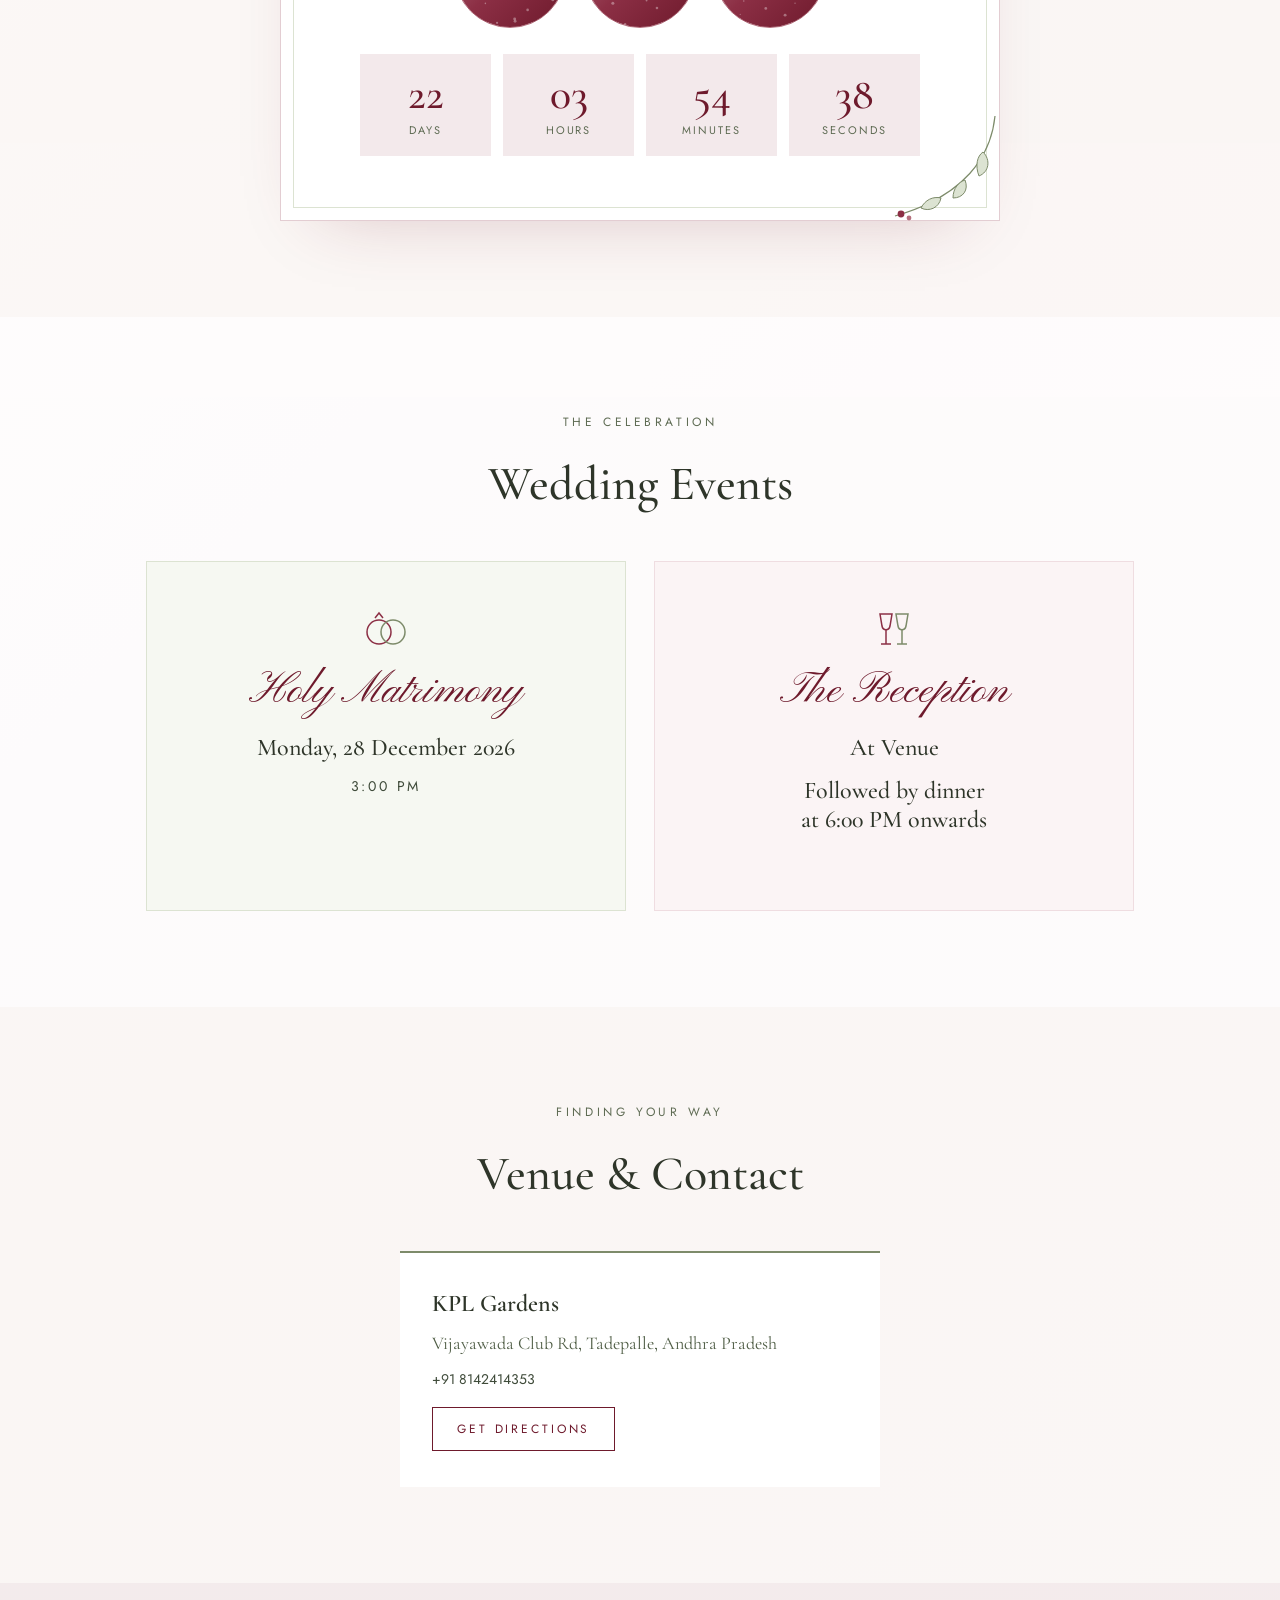
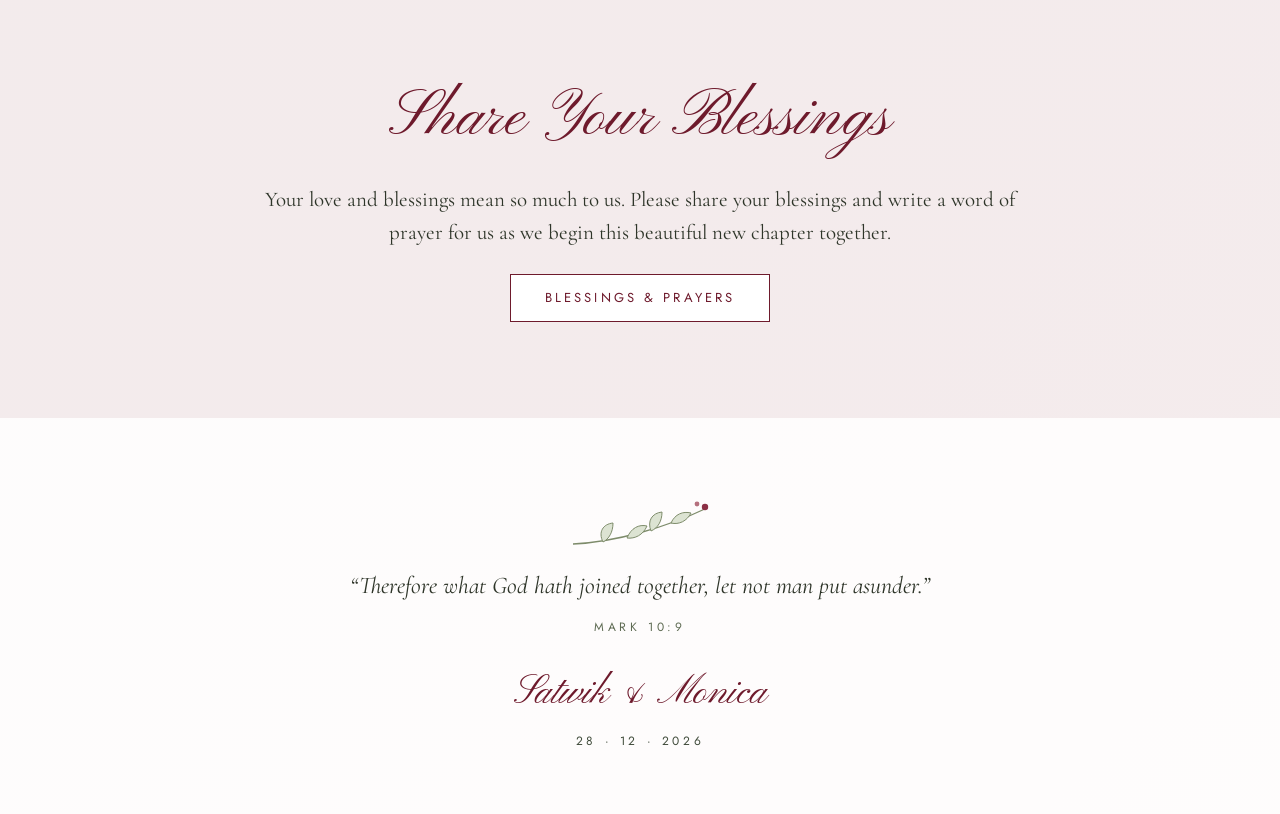
==== commit 92b5598d: "updated rsvp and animation" ====
--- a/index.html
+++ b/index.html
@@ -120,8 +120,8 @@
       <div class="event pink reveal">
         <svg width="56" height="40" viewBox="0 0 56 40" fill="none" aria-hidden="true"><path d="M14 4 H26 L24 16 C23 21 17 21 16 16 Z" stroke="#8C2F45" stroke-width="1.5"/><path d="M20 20 V34 M15 34 H25" stroke="#8C2F45" stroke-width="1.5"/><path d="M30 4 H42 L40 16 C39 21 33 21 32 16 Z" stroke="#7D8B6A" stroke-width="1.5"/><path d="M36 20 V34 M31 34 H41" stroke="#7D8B6A" stroke-width="1.5"/></svg>
         <h3>The Reception</h3>
+        <p class="time" data-field="reception.time"></p>
         <p class="date" data-field="reception.date"></p>
-        <p class="time" data-field="reception.time"></p>
         <span class="line"></span>
         <p class="venue" data-field="reception.venue"></p>
         <p class="addr" data-field="reception.address"></p>
@@ -197,8 +197,8 @@
   },
 
   reception: {
-    date:    "Dinner at 6:00 PM onwards",
-    time:    "At the venue",
+    date:    "Followed by dinner\nat 6:00 PM onwards",
+    time:    "At Venue",
     venue:   "",
     address: "",
     phone:   "",
--- a/inv.css
+++ b/inv.css
@@ -155,8 +155,9 @@
 .event h3{margin:0;font-family:var(--script);font-weight:400;font-size:44px;color:var(--burgundy)}
 .event{transition:transform .35s ease,box-shadow .35s ease}
 .event:hover{transform:translateY(-4px);box-shadow:0 18px 28px -18px rgba(110,26,44,.22)}
-.event .date{margin:0;font-size:24px;font-weight:500}
+.event .date{margin:0;font-size:24px;font-weight:500;white-space:pre-line}
 .event .time{margin:0;font-family:var(--sans);font-size:14px;letter-spacing:.2em;text-transform:uppercase;color:var(--green-deep)}
+.event.pink .time{font-family:var(--serif);font-size:24px;font-weight:500;letter-spacing:normal;text-transform:none;color:var(--text)}
 .event .line{display:none}
 .event.pink .line{display:none}
 .event .venue{margin:0;font-size:22px;font-weight:600;letter-spacing:.04em;text-transform:uppercase}
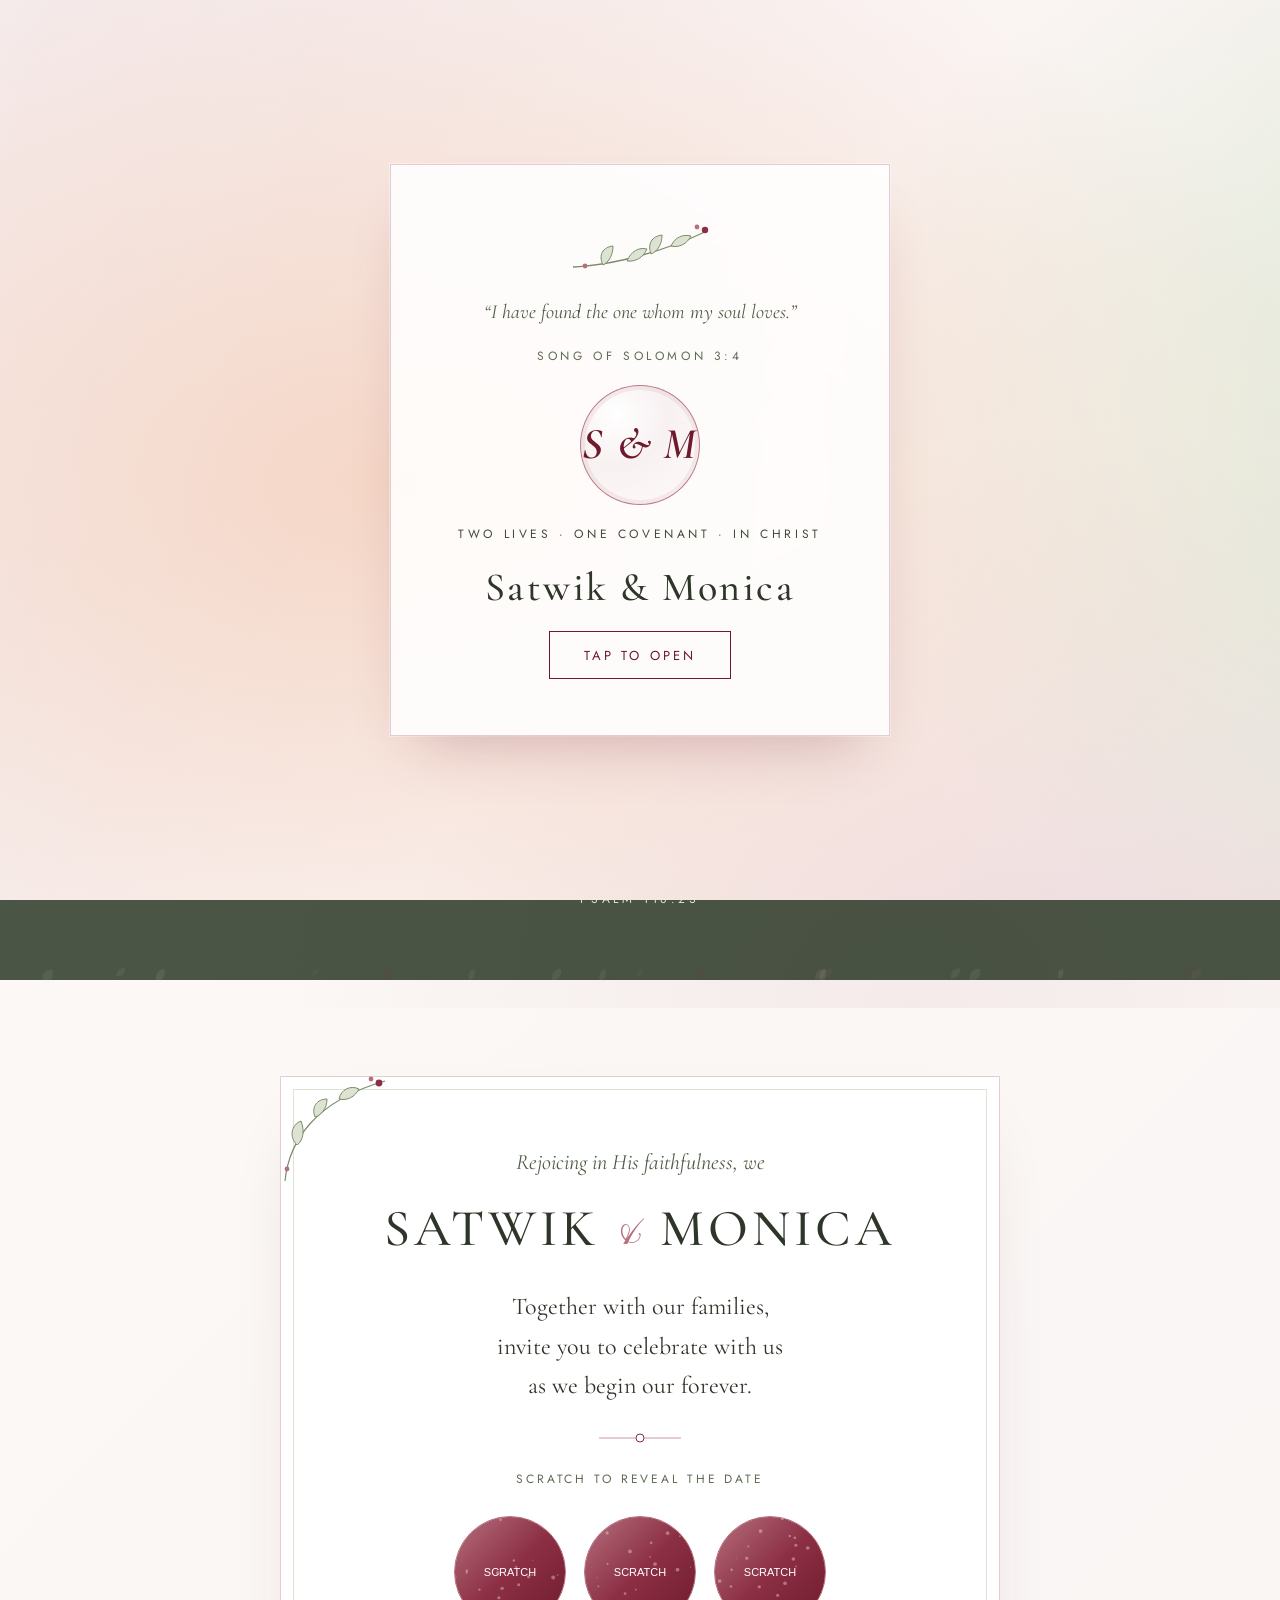
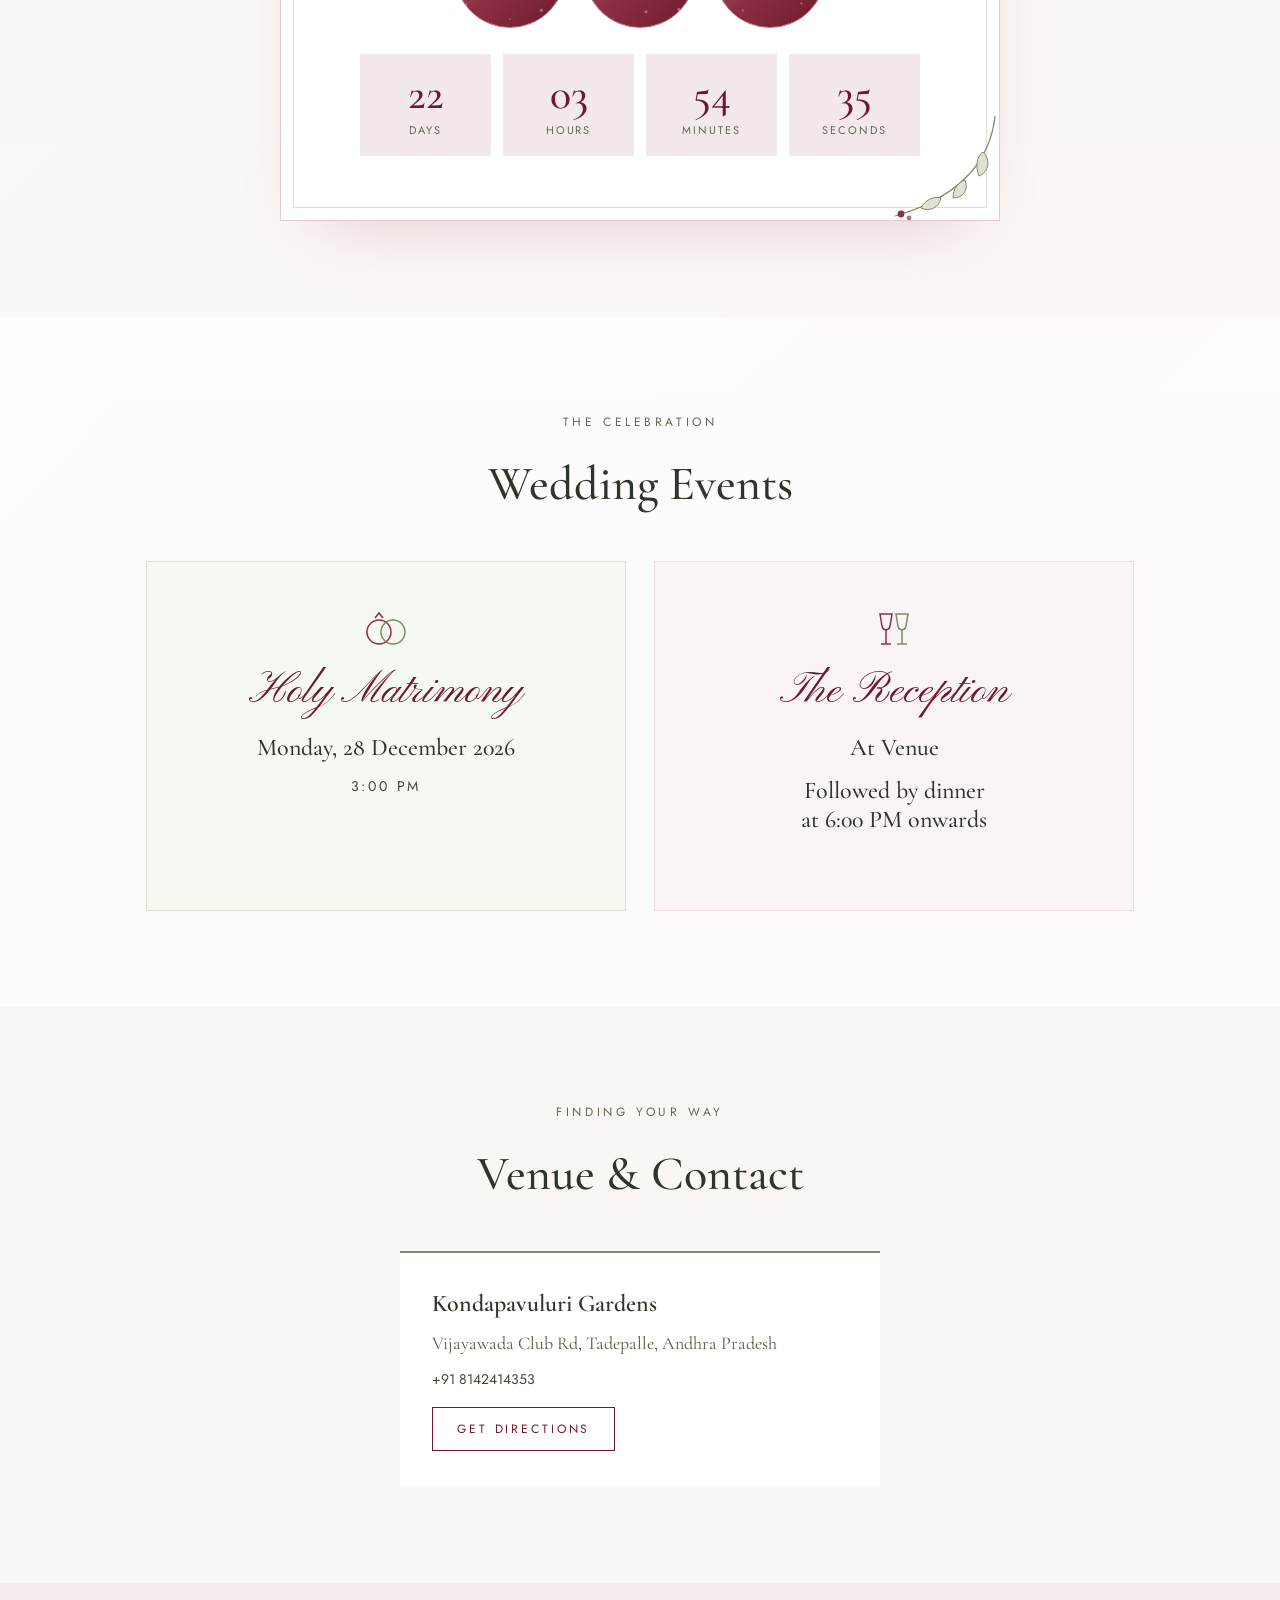
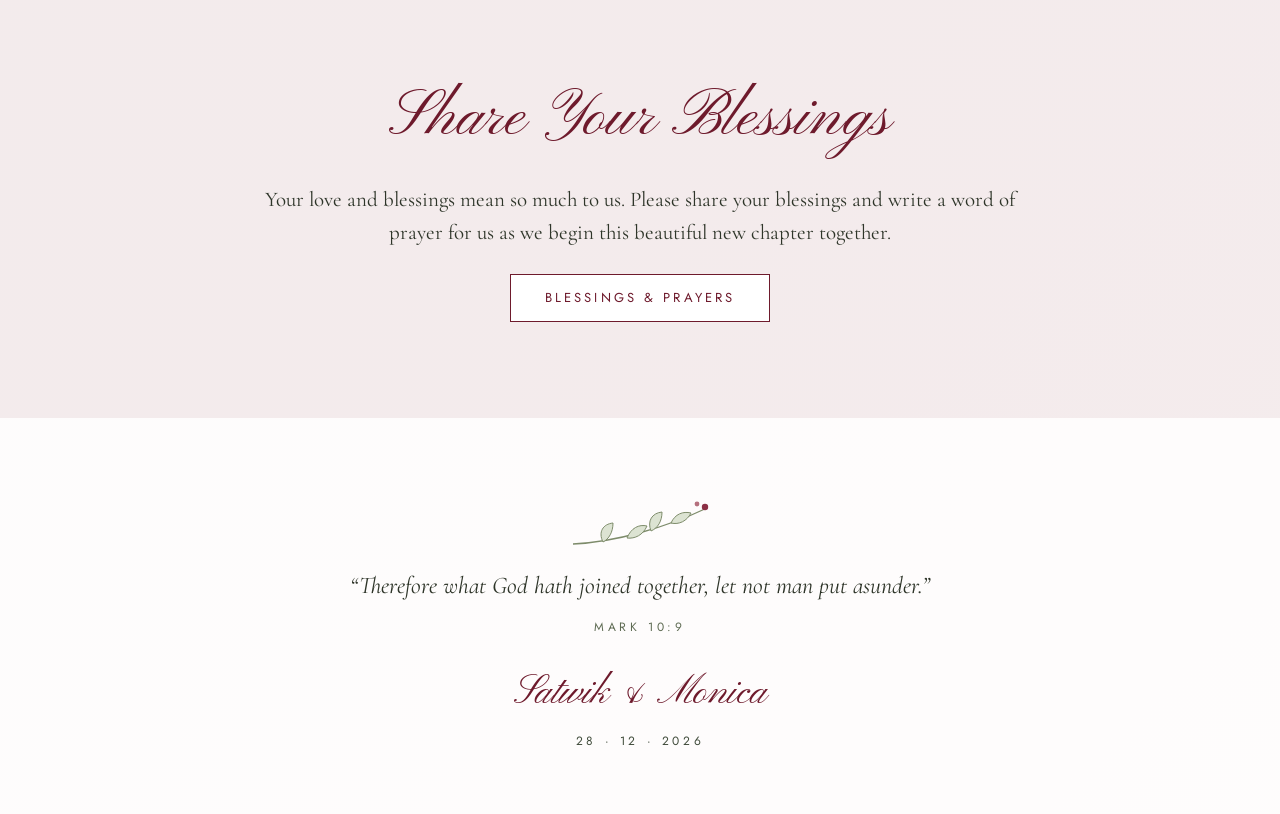
==== commit e1b9d34c: "Update venue name in index.html" ====
--- a/index.html
+++ b/index.html
@@ -190,7 +190,7 @@
   timeZone: "+05:30",           // India = +05:30
 
   ceremony: {
-    venue:   "KPL Gardens",
+    venue:   "Kondapavuluri Gardens",
     address: "Vijayawada Club Rd, Tadepalle, Andhra Pradesh",
     phone:   "+91 8142414353",
     mapLink: "https://maps.app.goo.gl/Qx7F8LjF2C4PEPLE7"                 // Paste a Google Maps link, or leave "" to search by venue name
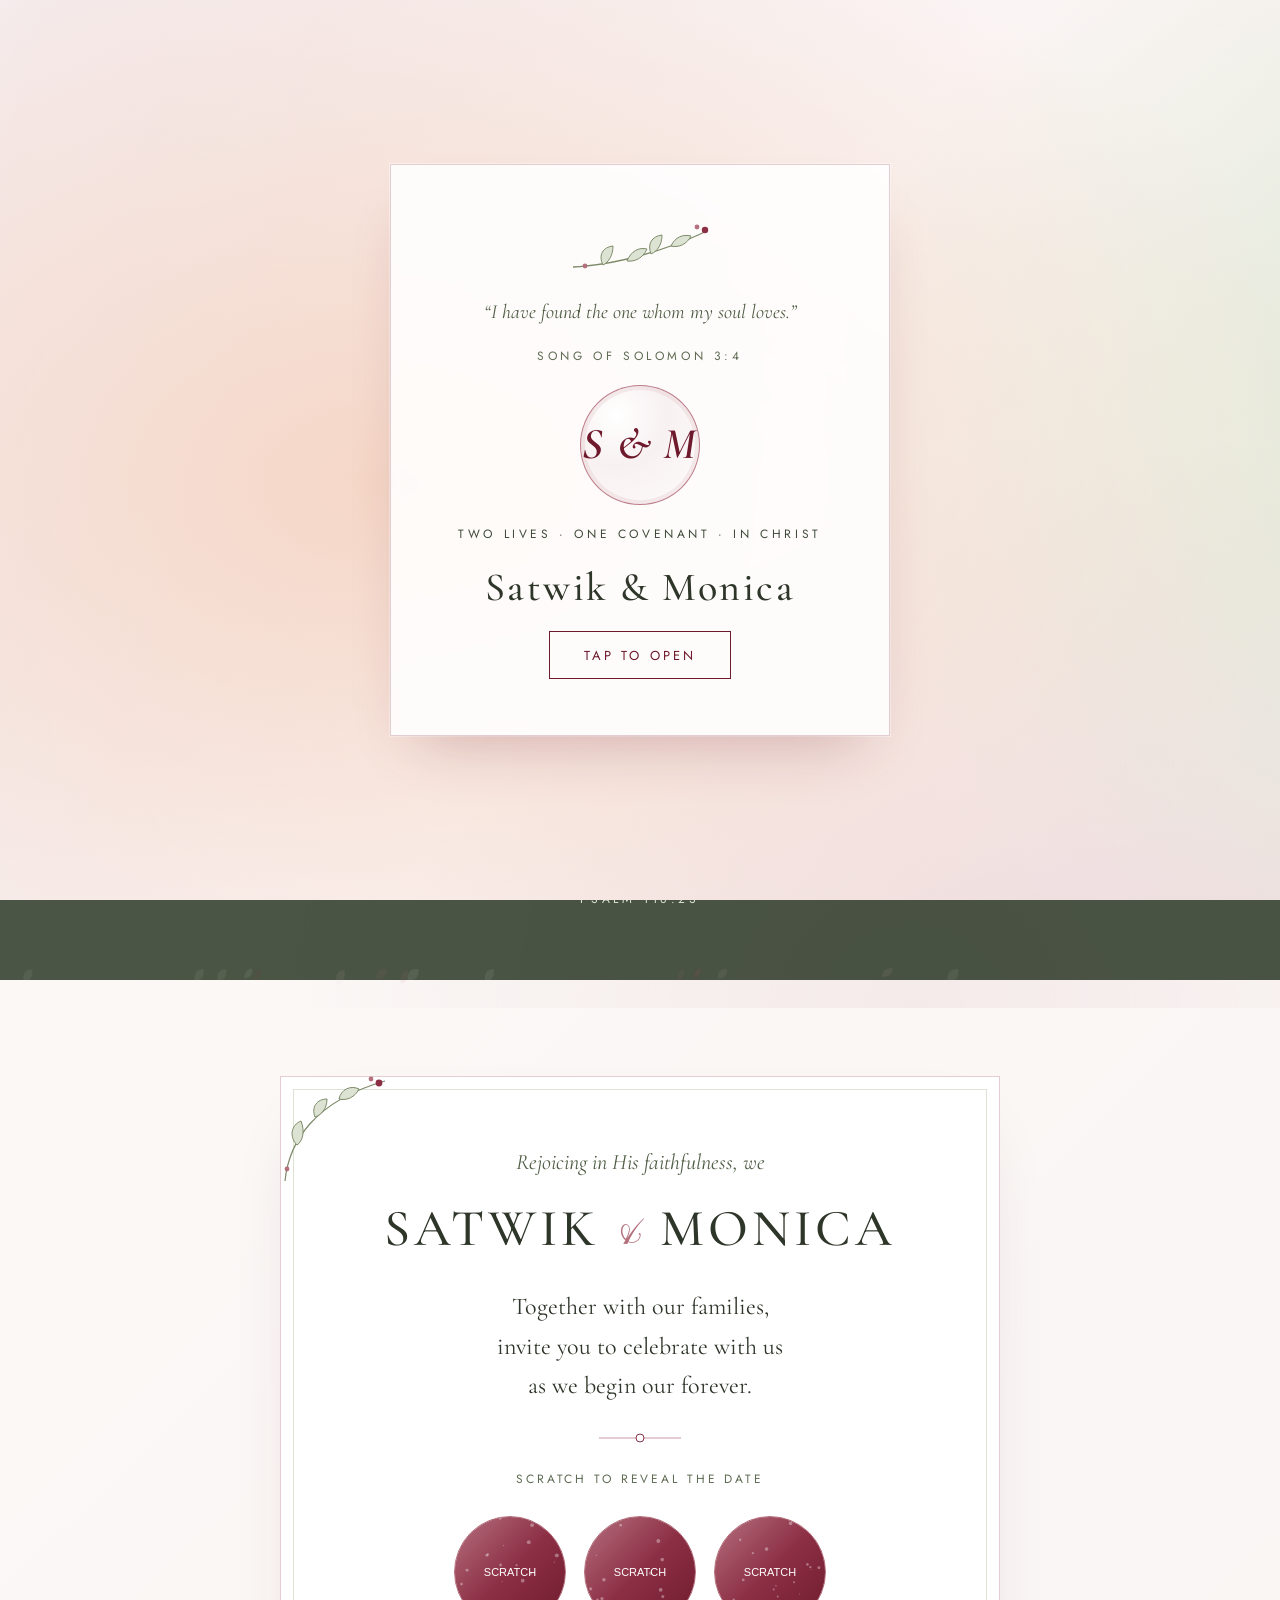
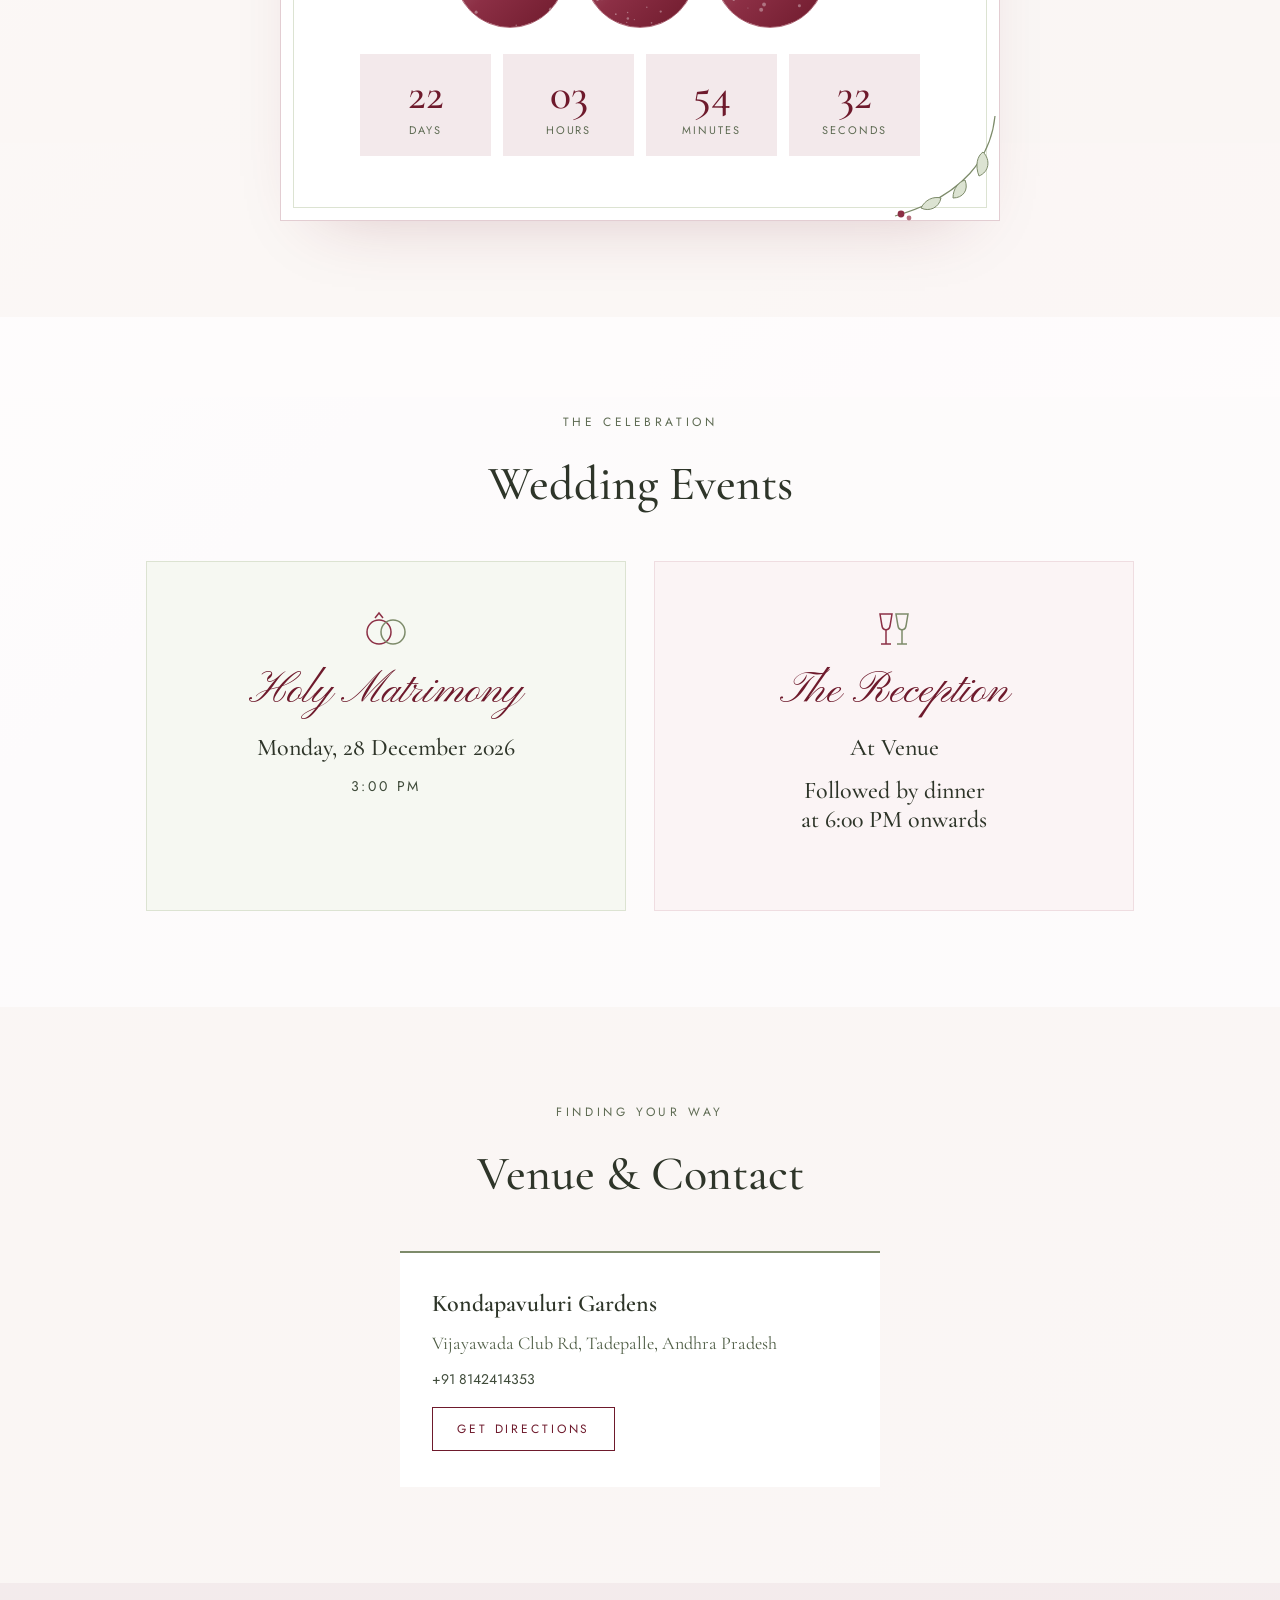
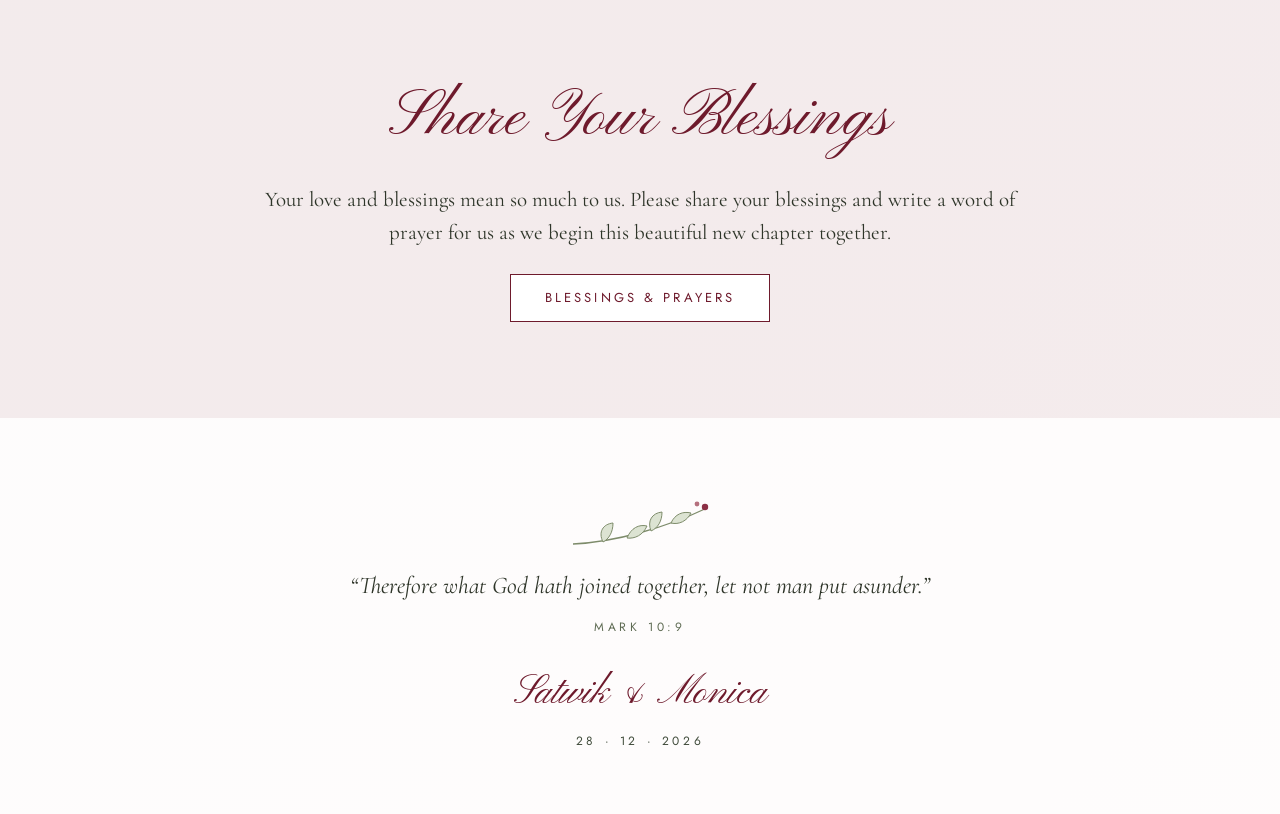
==== commit 9abf1668: "Update WhatsApp number for RSVP" ====
--- a/index.html
+++ b/index.html
@@ -206,7 +206,7 @@
   },
 
   rsvpBy:       "26 December 2026",
-  rsvpWhatsApp: "918895868112", // WhatsApp number with country code, no + or spaces. Leave "" to use email.
+  rsvpWhatsApp: "918142414353", // WhatsApp number with country code, no + or spaces. Leave "" to use email.
   rsvpEmail:    "monica.aind92@gmail.com",
 
   music: "audio/great-is-thy-faithfulness.mp3" // Relative path; set to "" to disable music
